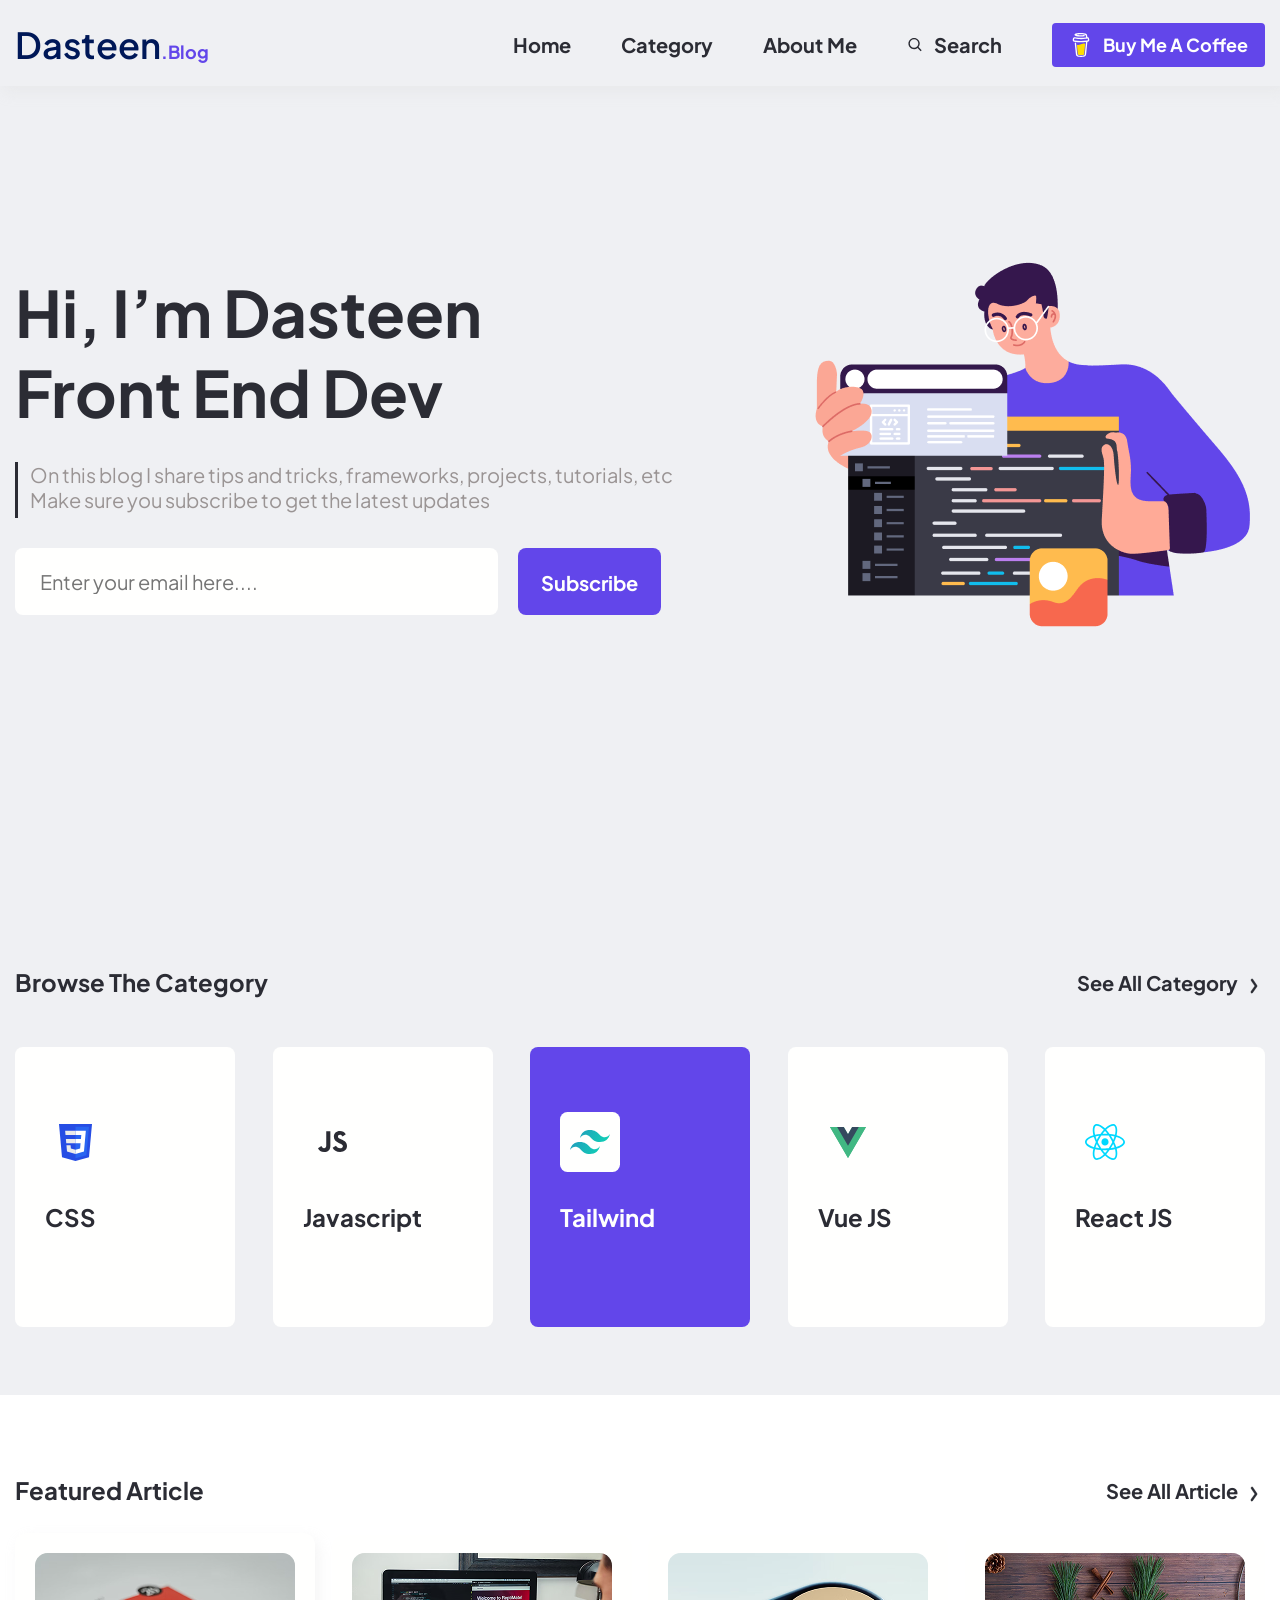
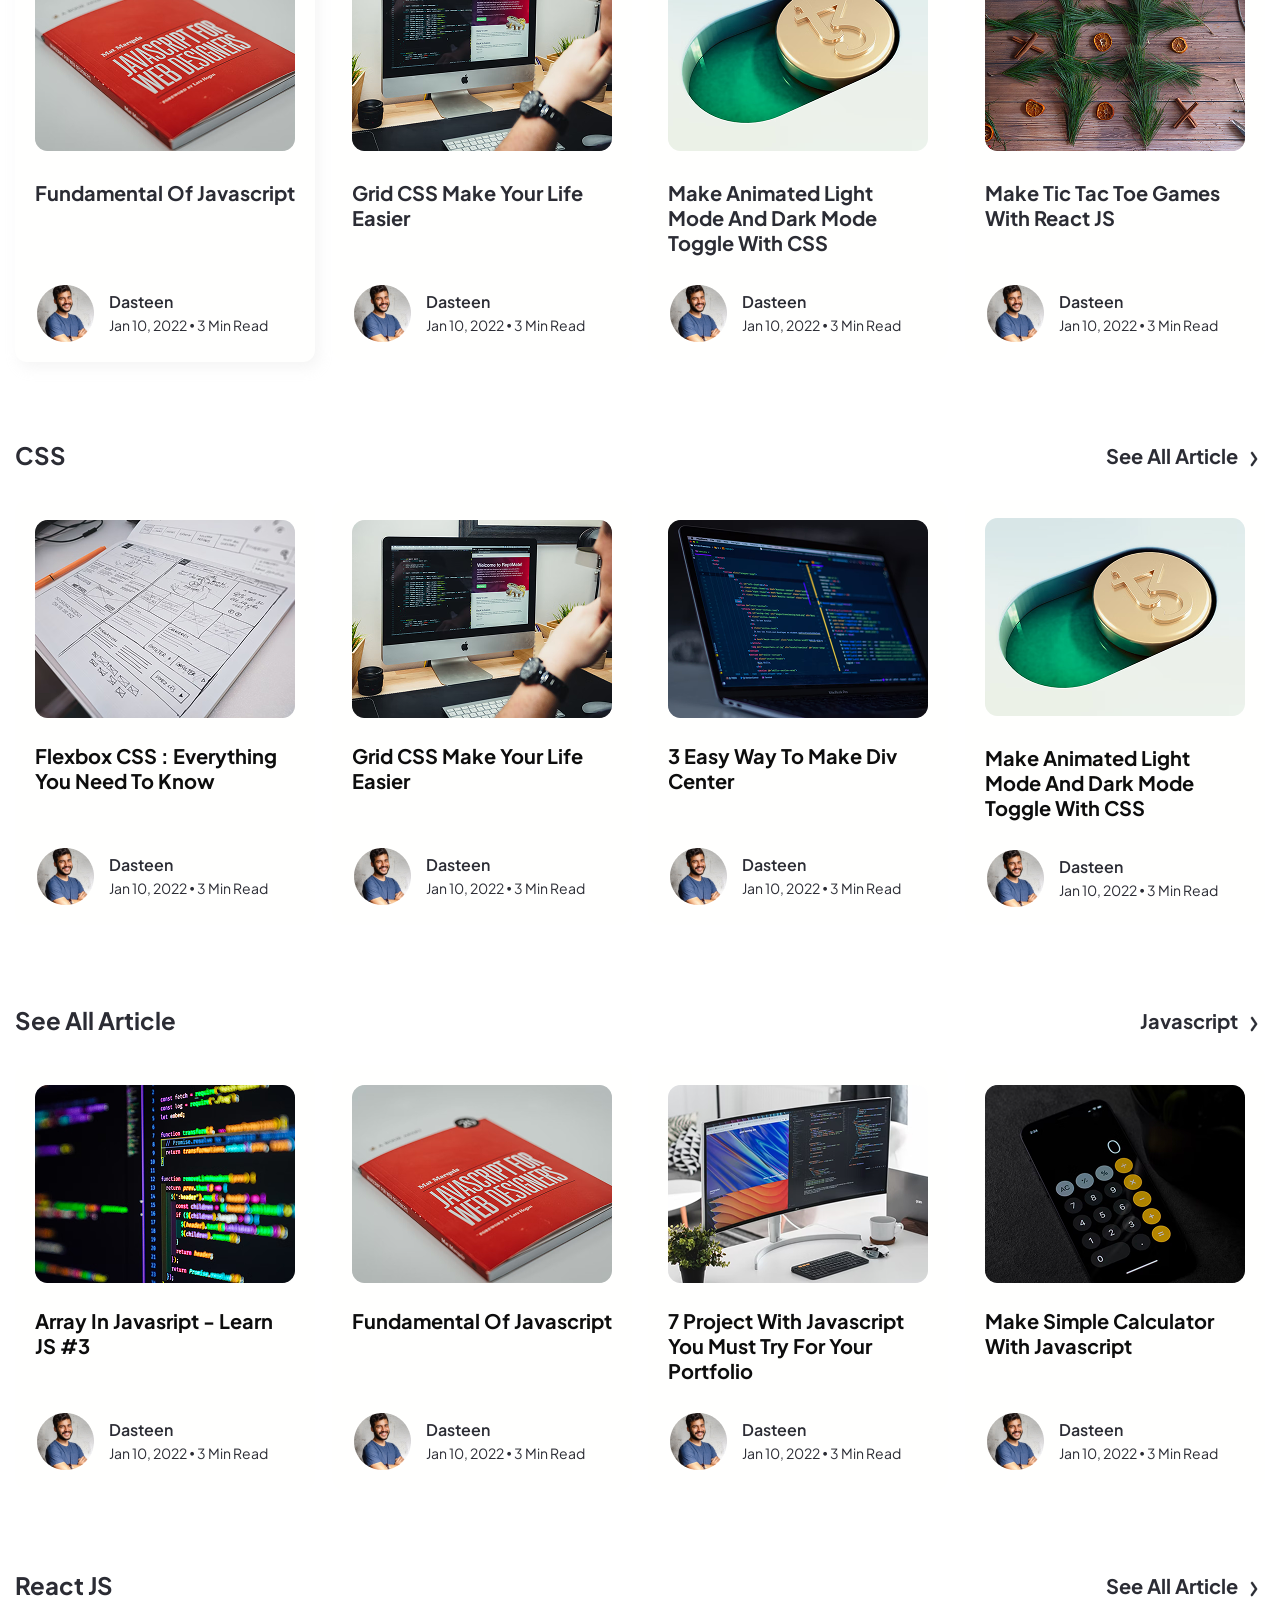
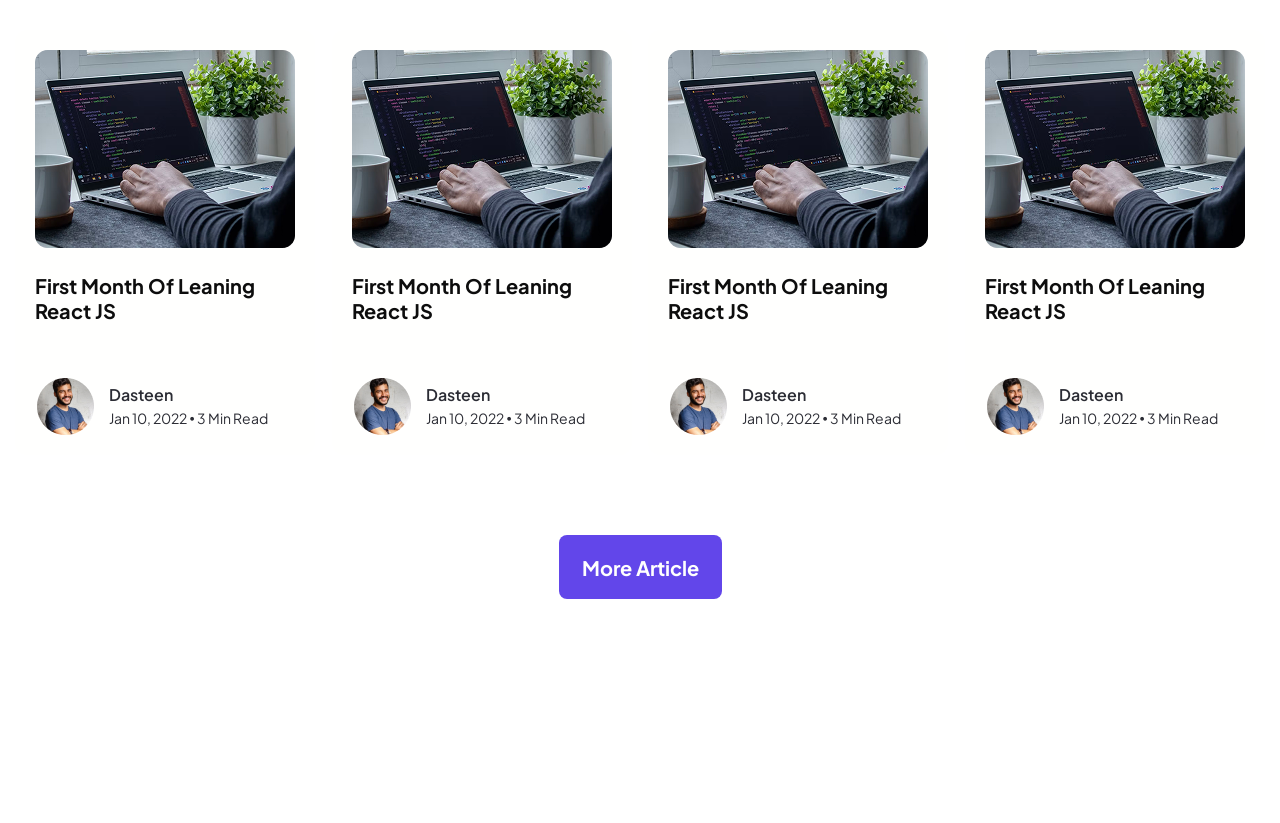
==== index.html @ 17716606 "change index.html, style.css" ====
<!doctype html>
<html lang="en">
<head>
    <meta charset="UTF-8">
    <meta name="viewport" content="width=device-width, user-scalable=no, initial-scale=1.0, maximum-scale=1.0, minimum-scale=1.0">
    <meta http-equiv="X-UA-Compatible" content="ie=edge">
    <title>Dasteen.Blog</title>
    <link rel="stylesheet" href="style.css">
</head>
<body>
<header>
    <div class="header-container">
        <div class="logo">
            <h3>Dasteen<span>.Blog</span></h3>
        </div>
        <nav>
            <ul>
                <li><a href="#">Home</a></li>
                <li><a href="#">Category</a></li>
                <li><a href="#">About Me</a></li>
                <li><a href="#">
                    <div>
                        <svg xmlns="http://www.w3.org/2000/svg" width="17" height="18" viewBox="0 0 17 18">
                            <path d="M7.08329 13.2501C8.34057 13.2498 9.56161 12.8289 10.552 12.0544L13.6658 15.1682L14.6674 14.1667L11.5536 11.0528C12.3285 10.0623 12.7497 8.84102 12.75 7.58341C12.75 4.45896 10.2077 1.91675 7.08329 1.91675C3.95883 1.91675 1.41663 4.45896 1.41663 7.58341C1.41663 10.7079 3.95883 13.2501 7.08329 13.2501ZM7.08329 3.33341C9.42717 3.33341 11.3333 5.23954 11.3333 7.58341C11.3333 9.92729 9.42717 11.8334 7.08329 11.8334C4.73942 11.8334 2.83329 9.92729 2.83329 7.58341C2.83329 5.23954 4.73942 3.33341 7.08329 3.33341Z"
                                  fill="#2B2C34"/>
                        </svg>
                        Search
                    </div>
                </a></li>
                <li><a href="#" class="header-button">
                    <svg xmlns="http://www.w3.org/2000/svg" width="24" height="24" viewBox="0 0 24 24">
                        <path d="M20.2161 6.41496L20.0841 5.74896C19.9651 5.15096 19.6961 4.58596 19.0831 4.36996C18.8861 4.30096 18.6631 4.27196 18.5131 4.12896C18.3611 3.98596 18.3171 3.76296 18.2821 3.55696C18.2171 3.17896 18.1571 2.80096 18.0901 2.42396C18.0331 2.09896 17.9881 1.73396 17.8401 1.43696C17.6451 1.03696 17.2431 0.802961 16.8441 0.648961C16.6393 0.57239 16.4303 0.507617 16.2181 0.454961C15.2181 0.191961 14.1681 0.0949609 13.1411 0.0389609C11.9078 -0.0288453 10.6713 -0.00812547 9.44105 0.100961C8.52605 0.183961 7.56105 0.284961 6.69105 0.600961C6.37305 0.716961 6.04505 0.856961 5.80305 1.10196C5.50605 1.40396 5.41005 1.87196 5.62605 2.24796C5.78005 2.51496 6.04105 2.70396 6.31805 2.82796C6.67805 2.98996 7.05505 3.11196 7.44105 3.19396C8.51605 3.43196 9.63005 3.52496 10.7281 3.56396C11.9461 3.61396 13.1651 3.57396 14.3781 3.44596C14.6771 3.41296 14.9761 3.37296 15.2741 3.32696C15.6261 3.27296 15.8521 2.81396 15.7481 2.49296C15.6241 2.10996 15.2911 1.96196 14.9141 2.01996C14.4481 2.09396 13.9541 2.12796 13.5321 2.16596C12.3551 2.24596 11.1741 2.24796 9.99605 2.17196C9.60952 2.14638 9.22372 2.1107 8.83905 2.06496C8.75305 2.05496 8.65905 2.03996 8.58105 2.02896C8.33805 1.99296 8.09705 1.94896 7.85705 1.89896C7.74605 1.87196 7.74605 1.71396 7.85705 1.68696H7.86205C8.13905 1.62696 8.41905 1.57896 8.70005 1.53996H8.70205C8.83305 1.53096 8.96505 1.50796 9.09605 1.49196C10.234 1.37386 11.3787 1.33376 12.5221 1.37196C13.1961 1.39096 13.8691 1.43896 14.5391 1.51596L14.7671 1.54696C15.0341 1.58696 15.3001 1.63496 15.5651 1.69196C15.9571 1.77696 16.4601 1.80496 16.6351 2.23396C16.6901 2.37096 16.7151 2.52196 16.7461 2.66496L17.0651 4.14896C17.0718 4.18078 17.072 4.21365 17.0655 4.24553C17.059 4.27741 17.046 4.30761 17.0273 4.33425C17.0087 4.36089 16.9847 4.3834 16.957 4.40038C16.9292 4.41737 16.8983 4.42846 16.8661 4.43296H16.8631C16.8261 4.43896 16.7881 4.44296 16.7511 4.44796C15.1781 4.64865 13.5938 4.74719 12.0081 4.74296C10.4369 4.74134 8.86736 4.6398 7.30905 4.43896C7.16905 4.42196 7.01605 4.39696 6.89205 4.37896C6.56605 4.33096 6.24305 4.27096 5.91905 4.21796C5.52605 4.15296 5.15105 4.18596 4.79605 4.37896C4.50605 4.53896 4.26905 4.78296 4.12105 5.07996C3.96705 5.39596 3.92205 5.73996 3.85405 6.07996C3.78505 6.41996 3.67805 6.78696 3.71905 7.13596C3.80605 7.88896 4.33205 8.50096 5.08905 8.63796C8.83252 9.30602 12.6526 9.43265 16.4321 9.01396C16.5039 9.00579 16.5766 9.01384 16.6449 9.03751C16.7131 9.06118 16.7752 9.09987 16.8266 9.15073C16.8779 9.20159 16.9172 9.26333 16.9415 9.33138C16.9658 9.39944 16.9745 9.47208 16.9671 9.54396L16.8961 10.241L15.8781 20.148C15.8371 20.558 15.8311 20.98 15.7531 21.385C15.6311 22.022 15.2001 22.413 14.5711 22.556C13.9941 22.687 13.4061 22.756 12.8151 22.761C12.1591 22.765 11.5051 22.736 10.8491 22.739C10.1501 22.743 9.29305 22.679 8.75405 22.159C8.27905 21.701 8.21405 20.985 8.14905 20.366L7.41805 13.353L7.09605 10.259C7.05905 9.90796 6.81005 9.56396 6.41805 9.58096C6.08205 9.59596 5.70005 9.88096 5.74005 10.26L5.96805 12.445L6.91705 21.557C7.06405 22.901 8.09105 23.625 9.36305 23.829C10.1051 23.949 10.8661 23.973 11.6201 23.985C12.5861 24.001 13.5621 24.038 14.5121 23.863C15.9201 23.605 16.9771 22.665 17.1281 21.206C17.4681 17.874 17.8111 14.543 18.1521 11.211L18.3671 9.12396C18.3776 9.02047 18.4213 8.92315 18.4915 8.84641C18.5618 8.76968 18.6549 8.71762 18.7571 8.69796C19.1591 8.61996 19.5441 8.48596 19.8311 8.17996C20.2861 7.69196 20.3771 7.05696 20.2161 6.41496ZM18.7381 7.18696C18.5931 7.32396 18.3751 7.38796 18.1601 7.41996C15.7441 7.77896 13.2941 7.95996 10.8521 7.87996C9.10405 7.81996 7.37505 7.62596 5.64505 7.38196C5.47505 7.35796 5.29205 7.32696 5.17505 7.20196C4.95505 6.96596 5.06405 6.49196 5.12105 6.20696C5.17305 5.94696 5.27305 5.59796 5.58405 5.56096C6.06805 5.50396 6.63005 5.70896 7.11005 5.78096C7.68705 5.86896 8.26605 5.93996 8.84705 5.99296C11.3271 6.21896 13.8491 6.18296 16.3191 5.85296C16.7691 5.79296 17.2181 5.72296 17.6641 5.64296C18.0631 5.57096 18.5041 5.43696 18.7441 5.84896C18.9101 6.12996 18.9321 6.50596 18.9061 6.82296C18.8982 6.9614 18.8377 7.0916 18.7371 7.18696H18.7381Z"
                              fill="#FFFFFE"/>
                        <path d="M9.47012 11.8751C10.7391 11.8751 11.7171 11.4571 12.5791 11.0871C13.3481 10.7581 14.0131 10.4741 14.8391 10.4741C15.2901 10.4783 15.737 10.5588 16.1611 10.7121L15.2211 20.6621C15.1561 21.4421 14.5051 22.0421 13.7221 22.0421C13.7221 22.0421 12.3831 22.1071 11.9361 22.1071C11.5211 22.1071 10.2781 22.0421 10.2781 22.0421C9.49512 22.0421 8.84312 21.4421 8.77812 20.6621L7.90112 11.6581C8.41195 11.8008 8.93973 11.8738 9.47012 11.8751Z"
                              fill="#FFDD00"/>
                    </svg>
                    Buy Me a Coffee
                </a></li>
            </ul>
        </nav>
    </div>
</header>
<main>
    <div class="main-container">
        <div class="main-container_content">
            <div class="main-container_content-column">
                <h1>Hi, i’m Dasteen Front end dev</h1>
                <div class="main-container_content-column__line-p">
                    <svg width="3" height="56" viewBox="0 0 3 56" xmlns="http://www.w3.org/2000/svg">
                        <line x1="1.5" y1="-3.27835e-08" x2="1.5" y2="56" stroke="#2B2C34" stroke-width="3"/>
                    </svg>
                    <p>On this blog I share tips and tricks, frameworks, projects, tutorials, etc
                        Make sure you subscribe to get the latest updates</p>
                </div>
                <form>
                    <div class="input_email-button">
                        <input type="email" placeholder="Enter your email here....">
                        <button>Subscribe</button>
                    </div>
                </form>
            </div>
            <img src="img/picture-1.png" alt="picture of Dusteen">
        </div>
    </div>
</main>
<section class="category-section">
    <div class="category-section-container">
        <div class="view-categories">
            <p>Browse the category</p>
            <div>
                <p>See all category</p>
                <svg xmlns="http://www.w3.org/2000/svg" width="8" height="16" viewBox="0 0 8 16">
                    <path d="M2.12695 0.856445C2.26762 0.873447 2.40289 0.923934 2.52344 1.00391C2.64258 1.08299 2.74477 1.18897 2.8252 1.31348L6.92969 7.29883L6.98047 7.37793C7.0915 7.56772 7.15037 7.7911 7.15039 8.01855C7.15039 8.27844 7.07341 8.53298 6.92969 8.73828L6.92871 8.73926L2.67969 14.7256C2.58144 14.8647 2.45449 14.9775 2.30859 15.0518C2.16579 15.1244 2.00919 15.1567 1.85156 15.1475C1.61078 15.148 1.38178 15.0498 1.20312 14.876C1.10273 14.7783 1.02036 14.6596 0.960938 14.5273C0.901575 14.3951 0.866058 14.2508 0.854492 14.1035C0.842971 13.9563 0.856025 13.8077 0.893555 13.666C0.931064 13.5244 0.991926 13.3915 1.07422 13.2754L1.0752 13.2744L4.82129 8.01172L1.20898 2.74023V2.73926C1.12819 2.62208 1.06808 2.48873 1.03223 2.34668C0.996245 2.20408 0.98469 2.05462 0.998047 1.90723C1.01142 1.75996 1.05019 1.61679 1.11133 1.48535C1.17253 1.35384 1.25551 1.23579 1.35742 1.13965C1.45879 1.03625 1.57848 0.956653 1.70996 0.907227C1.84371 0.857001 1.98615 0.839463 2.12695 0.856445Z"
                          fill="#2B2C34" stroke="#2B2C34" stroke-width="0.3"/>
                </svg>
            </div>
        </div>
    </div>
    <div class="category-section-container_cards">
        <div class="category-section-container_background-card">
            <div class="container-card-css__logo-p-container">
                <div class="rectangle__logo">
                    <svg xmlns="http://www.w3.org/2000/svg" width="33" height="37" viewBox="0 0 33 37">
                        <path d="M16.4798 37L3.00326 33.3013L0 0H33L29.9936 33.2962L16.4798 37Z" fill="#264DE4"/>
                        <path d="M27.4198 31.1759L29.9889 2.72278H16.5V34.1688L27.4198 31.1759Z" fill="#2965F1"/>
                        <path d="M6.88492 15.0739L7.25514 19.1581H16.5001V15.0739H6.88492ZM6.14087 6.80725L6.51639 10.8915H16.5001V6.80725H6.14087ZM16.5001 25.6812L16.482 25.6859L11.881 24.4577L11.5869 21.2003H7.43973L8.01847 27.6133L16.4811 29.9357L16.5001 29.9306V25.6812Z"
                              fill="#EBEBEB"/>
                        <path d="M26.0887 15.0739L26.8345 6.80725H16.4857V10.8915H22.307L21.9311 15.0739H16.4857V19.1581H21.5729L21.0933 24.4552L16.4856 25.6846V29.9338L24.9549 27.6133L25.017 26.9232L25.988 16.1706L26.0887 15.0739Z"
                              fill="white"/>
                    </svg>
                </div>
                <p>CSS</p>
            </div>
        </div>
        <div class="category-section-container_background-card">
            <div class="container-card-js__logo-p-container">
                <div class="rectangle__logo">
                    <svg xmlns="http://www.w3.org/2000/svg" width="60" height="60" viewBox="0 0 60 60">
                        <rect width="60" height="60" rx="7.45763" fill="#FFFFFE"/>
                        <path d="M15.0002 36.1433L18.3667 34.0646C19.0162 35.2395 19.607 36.2336 21.0243 36.2336C22.3827 36.2336 23.2394 35.6915 23.2394 33.5827V19.2413H27.3735V33.6423C27.3735 38.0109 24.8635 39.9995 21.2014 39.9995C17.8942 39.9995 15.9745 38.252 15 36.143L15.0002 36.1433ZM29.619 35.6913L32.9851 33.7029C33.8714 35.1794 35.0231 36.264 37.0605 36.264C38.7736 36.264 39.8659 35.3901 39.8659 34.1849C39.8659 32.7388 38.7437 32.2265 36.8538 31.3832L35.8204 30.9308C32.8377 29.6357 30.8592 28.0087 30.8592 24.574C30.8592 21.4104 33.2216 19 36.913 19C39.5413 19 41.4312 19.9341 42.7895 22.3745L39.5705 24.4837C38.8616 23.1882 38.0941 22.6761 36.9129 22.6761C35.702 22.6761 34.9342 23.4594 34.9342 24.4837C34.9342 25.749 35.702 26.2615 37.4738 27.0449L38.5073 27.4967C42.0215 29.0335 44 30.6 44 34.1248C44 37.9213 41.0765 40 37.149 40C33.3101 40 30.8295 38.1321 29.6188 35.6915"
                              fill="#2B2C34"/>
                    </svg>
                </div>
                <p>Javascript</p>
            </div>
        </div>
        <div class="category-section-container_background-card_blue">
            <div class="container-card-tailwind__logo-p-container">
                <div class="rectangle__logo">
                    <svg xmlns="http://www.w3.org/2000/svg" width="40" height="24" viewBox="0 0 40 24">
                        <g clip-path="url(#clip0_12539_245)">
                            <path d="M20 0C14.6667 0 11.3333 2.65979 10 7.97922C12 5.31943 14.3333 4.32203 17 4.98701C18.5214 5.36634 19.6089 6.46738 20.8127 7.68592C22.7736 9.67122 25.043 11.9688 30 11.9688C35.3333 11.9688 38.6667 9.30904 40 3.98961C38 6.6494 35.6667 7.6468 33 6.98182C31.4786 6.60249 30.3911 5.50145 29.1873 4.28291C27.2264 2.29761 24.957 0 20 0ZM10 11.9688C4.66672 11.9688 1.33328 14.6286 0 19.9481C2 17.2883 4.33328 16.2909 7 16.9558C8.52141 17.3352 9.60891 18.4362 10.8127 19.6548C12.7736 21.6401 15.043 23.9377 20 23.9377C25.3333 23.9377 28.6667 21.2779 30 15.9584C28 18.6182 25.6667 19.6156 23 18.9506C21.4786 18.5713 20.3911 17.4703 19.1873 16.2517C17.2264 14.2664 14.957 11.9688 10 11.9688Z"
                                  fill="url(#paint0_linear_12539_245)"/>
                        </g>
                        <defs>
                            <linearGradient id="paint0_linear_12539_245" x1="-1.1112" y1="7.66005" x2="33.3904" y2="27.6049" gradientUnits="userSpaceOnUse">
                                <stop stop-color="#2298BD"/>
                                <stop offset="1" stop-color="#0ED7B5"/>
                            </linearGradient>
                            <clipPath id="clip0_12539_245">
                                <rect width="40" height="24" fill="white"/>
                            </clipPath>
                        </defs>
                    </svg>
                </div>
                <p>Tailwind</p>
            </div>
        </div>
        <div class="category-section-container_background-card">
            <div class="container-card-vue-js__logo-p-container">
                <div class="rectangle__logo">
                    <svg xmlns="http://www.w3.org/2000/svg" width="36" height="31" viewBox="0 0 36 31">
                        <path d="M28.8 0H36L18 30.9719L0 0H13.77L18 7.1819L22.14 0H28.8Z" fill="#41B883"/>
                        <path d="M0 0L18 30.9719L36 0H28.8L18 18.5832L7.11 0H0Z" fill="#41B883"/>
                        <path d="M7.11011 0L18.0001 18.6729L28.8001 0H22.1401L18.0001 7.1819L13.7701 0H7.11011Z" fill="#35495E"/>
                    </svg>
                </div>
                <p>Vue JS</p>
            </div>
        </div>
        <div class="category-section-container_background-card">
            <div class="container-card-react-js__logo-p-container">
                <div class="rectangle__logo">
                    <svg xmlns="http://www.w3.org/2000/svg" width="40" height="36" viewBox="0 0 40 36">
                        <g clip-path="url(#clip0_12539_364)">
                            <path d="M32.888 11.6565C32.4623 11.5089 32.033 11.3722 31.6005 11.2465C31.6731 10.9465 31.74 10.6501 31.7994 10.3589C32.7741 5.57773 32.1369 1.72588 29.9605 0.457674C27.8737 -0.758116 24.4611 0.509621 21.0145 3.54073C20.6749 3.83999 20.3427 4.14788 20.0184 4.4641C19.8013 4.25382 19.5804 4.04763 19.3558 3.84562C15.7436 0.604674 12.123 -0.761274 9.94891 0.510568C7.86406 1.73015 7.24672 5.35115 8.12422 9.88241C8.21152 10.3312 8.31009 10.7776 8.41984 11.2214C7.90734 11.3685 7.41281 11.5251 6.93953 11.6919C2.70453 13.184 0 15.5223 0 17.9477C0 20.4527 2.90344 22.9653 7.31437 24.4888C7.67198 24.6118 8.03256 24.7258 8.39578 24.8306C8.27782 25.3085 8.17309 25.7897 8.08172 26.2735C7.24516 30.7261 7.89844 34.2615 9.97766 35.4734C12.1252 36.7248 15.7295 35.4386 19.2391 32.3384C19.5236 32.0863 19.802 31.8271 20.0737 31.561C20.4249 31.9035 20.7855 32.2359 21.155 32.558C24.5547 35.5141 27.9122 36.7078 29.9894 35.4926C32.1348 34.2375 32.8322 30.4395 31.9269 25.8187C31.8556 25.4567 31.7756 25.0965 31.687 24.7384C31.9402 24.6626 32.1886 24.5846 32.4308 24.5035C37.0164 22.9683 40 20.4862 40 17.9477C40 15.5134 37.2081 13.1594 32.888 11.6565ZM31.8934 22.8645C31.6747 22.9376 31.4503 23.0082 31.2216 23.0769C30.7153 21.4574 30.0322 19.7354 29.1961 17.956C29.9939 16.2192 30.6508 14.5191 31.1428 12.9102C31.552 13.0299 31.9491 13.156 32.3319 13.2891C36.0334 14.5769 38.2912 16.4807 38.2912 17.9477C38.2912 19.5102 35.8528 21.5387 31.8934 22.8645ZM30.2506 26.1541C30.6509 28.1973 30.708 30.0446 30.4428 31.4889C30.2047 32.7866 29.7256 33.6517 29.1331 33.9983C27.8727 34.7357 25.1769 33.7773 22.2695 31.249C21.9258 30.9496 21.5904 30.6405 21.2638 30.3222C22.3909 29.0766 23.5173 27.6285 24.6167 26.0202C26.5505 25.8468 28.3773 25.5633 30.0341 25.1763C30.1139 25.5004 30.1861 25.8265 30.2506 26.1541ZM13.6369 33.8709C12.4053 34.3103 11.4244 34.3229 10.8314 33.9775C9.56969 33.2422 9.04516 30.4034 9.76062 26.5956C9.84567 26.1456 9.94306 25.6981 10.0527 25.2536C11.6911 25.6199 13.5047 25.8833 15.443 26.0422C16.5498 27.6159 17.7087 29.0624 18.8767 30.329C18.6285 30.5717 18.3744 30.8082 18.1147 31.0383C16.5627 32.4091 15.0075 33.3817 13.6369 33.8709ZM7.86719 22.8549C5.91672 22.1812 4.30594 21.3056 3.20188 20.3502C2.20969 19.4917 1.70891 18.6393 1.70891 17.9477C1.70891 16.4758 3.88031 14.5984 7.50203 13.3225C7.94156 13.1677 8.40156 13.0217 8.87891 12.8846C9.37953 14.5299 10.0361 16.2501 10.8284 17.9897C10.0258 19.7549 9.35984 21.5027 8.85437 23.1674C8.52283 23.0714 8.19367 22.9672 7.86719 22.8549ZM9.80125 9.55067C9.04953 5.66852 9.54875 2.74004 10.8052 2.00504C12.1433 1.2222 15.1023 2.33836 18.2212 5.13688C18.4246 5.31979 18.6247 5.5064 18.8214 5.69662C17.6592 6.95773 16.5109 8.39346 15.4139 9.95789C13.5327 10.1341 11.7319 10.417 10.0763 10.7961C9.97425 10.3834 9.88255 9.96821 9.80125 9.55083V9.55067ZM27.0555 13.8561C26.6644 13.1736 26.2589 12.4996 25.8391 11.8346C27.1153 11.9977 28.3381 12.2142 29.4864 12.4788C29.1417 13.5955 28.712 14.7628 28.2063 15.9596C27.8366 15.2508 27.4529 14.5495 27.0555 13.8561ZM20.0192 6.93073C20.8073 7.79362 21.5967 8.75694 22.3731 9.8022C20.7981 9.72703 19.2205 9.72672 17.6455 9.80125C18.4227 8.76562 19.2188 7.80357 20.0192 6.93073ZM12.9378 13.868C12.5454 14.5558 12.1689 15.2527 11.8086 15.9582C11.3111 14.7656 10.8853 13.5929 10.5377 12.4605C11.6789 12.2025 12.8959 11.9916 14.1641 11.8315C13.7396 12.5005 13.3307 13.1794 12.9378 13.8678V13.868ZM14.2005 24.1867C12.8903 24.0389 11.655 23.8389 10.5141 23.5878C10.8672 22.4352 11.3023 21.2376 11.8106 20.0194C12.1723 20.7255 12.5504 21.4228 12.9445 22.1109C13.3498 22.8183 13.7695 23.5111 14.2005 24.1867ZM20.0664 29.0862C19.2564 28.2033 18.4486 27.2264 17.6597 26.1757C18.4256 26.206 19.2064 26.2215 20 26.2215C20.8153 26.2215 21.6213 26.203 22.4145 26.1674C21.6356 27.2369 20.8492 28.2153 20.0664 29.0862ZM28.2223 19.9572C28.757 21.1888 29.2077 22.3801 29.5655 23.513C28.4058 23.7805 27.1536 23.9958 25.8342 24.1558C26.257 23.4785 26.6664 22.7928 27.0622 22.099C27.4646 21.3939 27.8514 20.6798 28.2223 19.9572ZM25.582 21.2363C24.9761 22.2999 24.3361 23.3434 23.6631 24.365C22.444 24.4522 21.2222 24.4956 20 24.4949C18.7552 24.4949 17.5444 24.4558 16.3784 24.3794C15.6878 23.3601 15.0357 22.3148 14.4233 21.2458H14.4234C13.8139 20.1824 13.2446 19.096 12.7167 17.9889C13.2433 16.8816 13.8109 15.7946 14.4183 14.7304L14.4181 14.7306C15.0253 13.6661 15.6723 12.6253 16.3577 11.6104C17.5472 11.5195 18.767 11.4721 19.9998 11.4721H20C21.2384 11.4721 22.4598 11.5199 23.6491 11.6115C24.3275 12.6249 24.9704 13.6621 25.5764 14.7213C26.1858 15.7831 26.7609 16.8648 27.3008 17.9644C26.7665 19.0753 26.1932 20.1666 25.582 21.2363ZM29.107 1.95357C30.4464 2.7342 30.9673 5.88215 30.1258 10.0103C30.072 10.2737 30.0117 10.5419 29.9461 10.814C28.2864 10.4268 26.4844 10.139 24.5977 9.9601C23.4986 8.37846 22.3597 6.94052 21.2164 5.69567C21.516 5.40381 21.8228 5.11951 22.1364 4.84304C25.0895 2.24615 27.8495 1.22078 29.107 1.95357ZM20 14.3382C21.9727 14.3382 23.5719 15.9543 23.5719 17.9477C23.5719 19.9411 21.9727 21.5572 20 21.5572C18.0273 21.5572 16.4281 19.9411 16.4281 17.9477C16.4281 15.9543 18.0273 14.3382 20 14.3382Z"
                                  fill="#00D8FF"/>
                        </g>
                        <defs>
                            <clipPath id="clip0_12539_364">
                                <rect width="40" height="36" fill="white"/>
                            </clipPath>
                        </defs>
                    </svg>
                </div>
                <p>React JS</p>
            </div>
        </div>
    </div>
</section>
<section class="article-section">
    <div class="article-section-container">
        <div class="view-articles_featured-article">
            <p>Featured Article</p>
            <div>
                <p>See All Article</p>
                <svg xmlns="http://www.w3.org/2000/svg" width="8" height="16" viewBox="0 0 8 16">
                    <path d="M2.12695 0.856445C2.26762 0.873447 2.40289 0.923934 2.52344 1.00391C2.64258 1.08299 2.74477 1.18897 2.8252 1.31348L6.92969 7.29883L6.98047 7.37793C7.0915 7.56772 7.15037 7.7911 7.15039 8.01855C7.15039 8.27844 7.07341 8.53298 6.92969 8.73828L6.92871 8.73926L2.67969 14.7256C2.58144 14.8647 2.45449 14.9775 2.30859 15.0518C2.16579 15.1244 2.00919 15.1567 1.85156 15.1475C1.61078 15.148 1.38178 15.0498 1.20312 14.876C1.10273 14.7783 1.02036 14.6596 0.960938 14.5273C0.901575 14.3951 0.866058 14.2508 0.854492 14.1035C0.842971 13.9563 0.856025 13.8077 0.893555 13.666C0.931064 13.5244 0.991926 13.3915 1.07422 13.2754L1.0752 13.2744L4.82129 8.01172L1.20898 2.74023V2.73926C1.12819 2.62208 1.06808 2.48873 1.03223 2.34668C0.996245 2.20408 0.98469 2.05462 0.998047 1.90723C1.01142 1.75996 1.05019 1.61679 1.11133 1.48535C1.17253 1.35384 1.25551 1.23579 1.35742 1.13965C1.45879 1.03625 1.57848 0.956653 1.70996 0.907227C1.84371 0.857001 1.98615 0.839463 2.12695 0.856445Z"
                          fill="#2B2C34" stroke="#2B2C34" stroke-width="0.3"/>
                </svg>
            </div>
        </div>
    </div>


    <div class="article-section-container_cards">
        <div class="article-section-container_background-card">
            <div class="article-section-container_card-content-1">
                <img src="img/article_image-1.png" alt="picture">
                <h3>Fundamental Of Javascript</h3>
                <div class="article-section-container_card-bottom_content">
                    <img src="img/ellipse-80.png" alt="picture">
                    <div class="article-section-container_card-bottom_content-column">
                        <h4>Dasteen</h4>
                        <p>Jan 10, 2022 ∙ 3 min read</p>
                    </div>
                </div>
            </div>
        </div>
        <div class="article-section-container_background-card">
            <div class="article-section-container_card-content-2">
                <img src="img/article_image-2.png" alt="picture">
                <h3>Grid CSS make your life easier</h3>
                <div class="article-section-container_card-bottom_content">
                    <img src="img/ellipse-80.png" alt="picture">
                    <div class="article-section-container_card-bottom_content-column">
                        <h4>Dasteen</h4>
                        <p>Jan 10, 2022 ∙ 3 min read</p>
                    </div>
                </div>
            </div>
        </div>
        <div class="article-section-container_background-card">
            <div class="article-section-container_card-content-3">
                <img src="img/article_image-3.png" alt="picture">
                <h3>Make animated light mode and dark mode toggle with CSS</h3>
                <div class="article-section-container_card-bottom_content">
                    <img src="img/ellipse-80.png" alt="picture">
                    <div class="article-section-container_card-bottom_content-column">
                        <h4>Dasteen</h4>
                        <p>Jan 10, 2022 ∙ 3 min read</p>
                    </div>
                </div>
            </div>
        </div>
        <div class="article-section-container_background-card">
            <div class="article-section-container_card-content-4">
                <img src="img/article_image-4.png" alt="picture">
                <h3>Make tic tac toe games with react JS</h3>
                <div class="article-section-container_card-bottom_content">
                    <img src="img/ellipse-80.png" alt="picture">
                    <div class="article-section-container_card-bottom_content-column">
                        <h4>Dasteen</h4>
                        <p>Jan 10, 2022 ∙ 3 min read</p>
                    </div>
                </div>
            </div>
        </div>
    </div>
</section>

<section class="css-section">
    <div class="css-section-container">
        <div class="view-articles_css">
            <p>CSS</p>
            <div>
                <p>See All Article</p>
                <svg xmlns="http://www.w3.org/2000/svg" width="8" height="16" viewBox="0 0 8 16" fill="none">
                    <path d="M2.12695 0.856445C2.26762 0.873447 2.40289 0.923934 2.52344 1.00391C2.64258 1.08299 2.74477 1.18897 2.8252 1.31348L6.92969 7.29883L6.98047 7.37793C7.0915 7.56772 7.15037 7.7911 7.15039 8.01855C7.15039 8.27844 7.07341 8.53298 6.92969 8.73828L6.92871 8.73926L2.67969 14.7256C2.58144 14.8647 2.45449 14.9775 2.30859 15.0518C2.16579 15.1244 2.00919 15.1567 1.85156 15.1475C1.61078 15.148 1.38178 15.0498 1.20312 14.876C1.10273 14.7783 1.02036 14.6596 0.960938 14.5273C0.901575 14.3951 0.866058 14.2508 0.854492 14.1035C0.842971 13.9563 0.856025 13.8077 0.893555 13.666C0.931064 13.5244 0.991926 13.3915 1.07422 13.2754L1.0752 13.2744L4.82129 8.01172L1.20898 2.74023V2.73926C1.12819 2.62208 1.06808 2.48873 1.03223 2.34668C0.996245 2.20408 0.98469 2.05462 0.998047 1.90723C1.01142 1.75996 1.05019 1.61679 1.11133 1.48535C1.17253 1.35384 1.25551 1.23579 1.35742 1.13965C1.45879 1.03625 1.57848 0.956653 1.70996 0.907227C1.84371 0.857001 1.98615 0.839463 2.12695 0.856445Z"
                          fill="#2B2C34" stroke="#2B2C34" stroke-width="0.3"/>
                </svg>
            </div>
        </div>
    </div>

    <div class="css-section-container_cards">
        <div class="css-section-container_background-card">
            <div class="css-section-container_card-content">
                <img src="img/article_image-2_1.png" alt="picture">
                <h3>Flexbox CSS : Everything you need to know</h3>
                <div class="css-section-container_card-bottom_content">
                    <img src="img/ellipse-80.png" alt="picture">
                    <div class="css-section-container_card-bottom_content-column">
                        <h4>Dasteen</h4>
                        <p>Jan 10, 2022 ∙ 3 min read</p>
                    </div>
                </div>
            </div>
        </div>
        <div class="css-section-container_background-card">
            <div class="css-section-container_card-content">
                <img src="img/article_image-2_2.png" alt="picture">
                <h3>Grid CSS make your life easier</h3>
                <div class="css-section-container_card-bottom_content">
                    <img src="img/ellipse-80.png" alt="picture">
                    <div class="css-section-container_card-bottom_content-column">
                        <h4>Dasteen</h4>
                        <p>Jan 10, 2022 ∙ 3 min read</p>
                    </div>
                </div>
            </div>
        </div>
        <div class="css-section-container_background-card">
            <div class="css-section-container_card-content">
                <img src="img/article_image-2_3.png" alt="picture">
                <h3>3 easy way to make div center</h3>
                <div class="css-section-container_card-bottom_content">
                    <img src="img/ellipse-80.png" alt="picture">
                    <div class="css-section-container_card-bottom_content-column">
                        <h4>Dasteen</h4>
                        <p>Jan 10, 2022 ∙ 3 min read</p>
                    </div>
                </div>
            </div>
        </div>
        <div class="css-section-container_background-card">
            <div class="css-section-container_card-content-_other-margin">
                <img src="img/article_image-3.png" alt="picture">
                <h3>Make animated light mode and dark mode toggle with CSS</h3>
                <div class="css-section-container_card-bottom_content">
                    <img src="img/ellipse-80.png" alt="picture">
                    <div class="css-section-container_card-bottom_content-column">
                        <h4>Dasteen</h4>
                        <p>Jan 10, 2022 ∙ 3 min read</p>
                    </div>
                </div>
            </div>
        </div>
    </div>
</section>


<section class="js-section">
    <div class="js-section-container">
        <div class="view-articles_js">
            <p>See All Article</p>
            <div>
                <p>Javascript</p>
                <svg xmlns="http://www.w3.org/2000/svg" width="8" height="16" viewBox="0 0 8 16" fill="none">
                    <path d="M2.12695 0.856445C2.26762 0.873447 2.40289 0.923934 2.52344 1.00391C2.64258 1.08299 2.74477 1.18897 2.8252 1.31348L6.92969 7.29883L6.98047 7.37793C7.0915 7.56772 7.15037 7.7911 7.15039 8.01855C7.15039 8.27844 7.07341 8.53298 6.92969 8.73828L6.92871 8.73926L2.67969 14.7256C2.58144 14.8647 2.45449 14.9775 2.30859 15.0518C2.16579 15.1244 2.00919 15.1567 1.85156 15.1475C1.61078 15.148 1.38178 15.0498 1.20312 14.876C1.10273 14.7783 1.02036 14.6596 0.960938 14.5273C0.901575 14.3951 0.866058 14.2508 0.854492 14.1035C0.842971 13.9563 0.856025 13.8077 0.893555 13.666C0.931064 13.5244 0.991926 13.3915 1.07422 13.2754L1.0752 13.2744L4.82129 8.01172L1.20898 2.74023V2.73926C1.12819 2.62208 1.06808 2.48873 1.03223 2.34668C0.996245 2.20408 0.98469 2.05462 0.998047 1.90723C1.01142 1.75996 1.05019 1.61679 1.11133 1.48535C1.17253 1.35384 1.25551 1.23579 1.35742 1.13965C1.45879 1.03625 1.57848 0.956653 1.70996 0.907227C1.84371 0.857001 1.98615 0.839463 2.12695 0.856445Z"
                          fill="#2B2C34" stroke="#2B2C34" stroke-width="0.3"/>
                </svg>
            </div>
        </div>
    </div>
    <div class="js-section-container_cards">
        <div class="js-section-container_background-card">
            <div class="js-section-container_card-content">
                <img src="img/article_image-3_1.png" alt="picture">
                <h3>Array in Javasript - Learn JS #3</h3>
                <div class="js-section-container_card-bottom_content">
                    <img src="img/ellipse-80.png" alt="picture">
                    <div class="js-section-container_card-bottom_content-column">
                        <h4>Dasteen</h4>
                        <p>Jan 10, 2022     ∙     3 min read</p>
                    </div>
                </div>
            </div>
        </div>
        <div class="js-section-container_background-card">
            <div class="js-section-container_card-content">
                <img src="img/article_image-1.png" alt="picture">
                <h3>Fundamental of Javascript</h3>
                <div class="js-section-container_card-bottom_content">
                    <img src="img/ellipse-80.png" alt="picture">
                    <div class="js-section-container_card-bottom_content-column">
                        <h4>Dasteen</h4>
                        <p>Jan 10, 2022     ∙     3 min read</p>
                    </div>
                </div>
            </div>
        </div>
        <div class="js-section-container_background-card">
            <div class="js-section-container_card-content">
                <img src="img/article_image-3_3.png" alt="picture">
                <h3>7 project with Javascript you must try for your portfolio</h3>
                <div class="js-section-container_card-bottom_content">
                    <img src="img/ellipse-80.png" alt="picture">
                    <div class="js-section-container_card-bottom_content-column">
                        <h4>Dasteen</h4>
                        <p>Jan 10, 2022     ∙     3 min read</p>
                    </div>
                </div>
            </div>
        </div>
        <div class="js-section-container_background-card">
            <div class="js-section-container_card-content">
                <img src="img/article_image-3_4.png" alt="picture">
                <h3>Make simple calculator with Javascript</h3>
                <div class="js-section-container_card-bottom_content">
                    <img src="img/ellipse-80.png" alt="picture">
                    <div class="js-section-container_card-bottom_content-column">
                        <h4>Dasteen</h4>
                        <p>Jan 10, 2022     ∙     3 min read</p>
                    </div>
                </div>
            </div>
        </div>
    </div>
</section>


<section class="react-js_section">
    <div class="react-js_section-container">
        <div class="view-articles_react-js">
            <p>React JS</p>
            <div>
                <p>See All Article</p>
                <svg xmlns="http://www.w3.org/2000/svg" width="8" height="16" viewBox="0 0 8 16" fill="none">
                    <path d="M2.12695 0.856445C2.26762 0.873447 2.40289 0.923934 2.52344 1.00391C2.64258 1.08299 2.74477 1.18897 2.8252 1.31348L6.92969 7.29883L6.98047 7.37793C7.0915 7.56772 7.15037 7.7911 7.15039 8.01855C7.15039 8.27844 7.07341 8.53298 6.92969 8.73828L6.92871 8.73926L2.67969 14.7256C2.58144 14.8647 2.45449 14.9775 2.30859 15.0518C2.16579 15.1244 2.00919 15.1567 1.85156 15.1475C1.61078 15.148 1.38178 15.0498 1.20312 14.876C1.10273 14.7783 1.02036 14.6596 0.960938 14.5273C0.901575 14.3951 0.866058 14.2508 0.854492 14.1035C0.842971 13.9563 0.856025 13.8077 0.893555 13.666C0.931064 13.5244 0.991926 13.3915 1.07422 13.2754L1.0752 13.2744L4.82129 8.01172L1.20898 2.74023V2.73926C1.12819 2.62208 1.06808 2.48873 1.03223 2.34668C0.996245 2.20408 0.98469 2.05462 0.998047 1.90723C1.01142 1.75996 1.05019 1.61679 1.11133 1.48535C1.17253 1.35384 1.25551 1.23579 1.35742 1.13965C1.45879 1.03625 1.57848 0.956653 1.70996 0.907227C1.84371 0.857001 1.98615 0.839463 2.12695 0.856445Z" fill="#2B2C34" stroke="#2B2C34" stroke-width="0.3"/>
                </svg>
            </div>
        </div>
    </div>
    <div class="react-js_section-container_cards">
        <div class="react-js_section-container_background-card">
            <div class="react-js_section-container_card-content">
                <img src="img/article_image-4_1.png" alt="picture">
                <h3>First month of leaning React JS</h3>
                <div class="react-js_section-container_card-bottom_content">
                    <img src="img/ellipse-80.png" alt="picture">
                    <div class="react-js_section-container_card-bottom_content-column">
                        <h4>Dasteen</h4>
                        <p>Jan 10, 2022     ∙     3 min read</p>
                    </div>
                </div>
            </div>
        </div>
        <div class="react-js_section-container_background-card">
            <div class="react-js_section-container_card-content">
                <img src="img/article_image-4_1.png" alt="picture">
                <h3>First month of leaning React JS</h3>
                <div class="react-js_section-container_card-bottom_content">
                    <img src="img/ellipse-80.png" alt="picture">
                    <div class="react-js_section-container_card-bottom_content-column">
                        <h4>Dasteen</h4>
                        <p>Jan 10, 2022     ∙     3 min read</p>
                    </div>
                </div>
            </div>
        </div>
        <div class="react-js_section-container_background-card">
            <div class="react-js_section-container_card-content">
                <img src="img/article_image-4_1.png" alt="picture">
                <h3>First month of leaning React JS</h3>
                <div class="react-js_section-container_card-bottom_content">
                    <img src="img/ellipse-80.png" alt="picture">
                    <div class="react-js_section-container_card-bottom_content-column">
                        <h4>Dasteen</h4>
                        <p>Jan 10, 2022     ∙     3 min read</p>
                    </div>
                </div>
            </div>
        </div>
        <div class="react-js_section-container_background-card">
            <div class="react-js_section-container_card-content">
                <img src="img/article_image-4_1.png" alt="picture">
                <h3>First month of leaning React JS</h3>
                <div class="react-js_section-container_card-bottom_content">
                    <img src="img/ellipse-80.png" alt="picture">
                    <div class="react-js_section-container_card-bottom_content-column">
                        <h4>Dasteen</h4>
                        <p>Jan 10, 2022     ∙     3 min read</p>
                    </div>
                </div>
            </div>
        </div>
    </div>
    <div class="react-js_section-container_button">
        <a href="#" class="more-article-button">More Article</a>
    </div>
</section>

</body>
</html>
---- style.css ----
@import url('https://fonts.googleapis.com/css2?family=Plus+Jakarta+Sans:ital,wght@0,200..800;1,200..800&display=swap');

* {
    margin: 0;
    padding: 0;
    box-sizing: border-box;
    text-decoration: none;
    list-style-type: none;
    font-family: "Plus Jakarta Sans", sans-serif;
}


/*-----------------header-----------------*/
header {
    position: fixed;
    top: 0;
    left: 0;
    width: 100%;
    height: 86px;
    background: #EFF0F3;
    box-shadow: 4px 6px 13px 0 rgba(215, 215, 215, 0.25);
}
.header-container {
    width: 1250px;
    margin: 0 auto;
    padding: 22px 0 20px 0;
    display: flex;
    justify-content: space-between;
    align-items: center;
}
.logo h3{
    color: #001858;
    font-size: 36px;
    font-weight: 600;
}
.logo h3 span {
    width: 48px;
    height: 27px;
    color: #6246EA;
    font-size: 18px;
    font-weight: 700;
}
header nav {
    display: flex;
    justify-content: center;
    align-items: center;
}
header nav ul {
    display: flex;
    justify-content: center;
    align-items: center;
    gap: 50px
}
header nav ul li div {
    display: flex;
    justify-content: center;
    align-items: center;
    gap: 10px;
}
header nav ul li a{
    color: #2B2C34;
    font-size: 20px;
    font-weight: 700;
    text-transform: capitalize;
}
.header-button {
    display: inline-flex;
    justify-content: center;
    align-items: center;
    gap: 10px;
    padding: 10px 17px;
    border-radius: 4px;
    background: #6246EA;
    border: none;
    color: #FFFFFE;
    font-size: 18px;
    font-weight: 700;
    text-transform: capitalize;
}

/*------------------------------------main-----------------------------------*/
main{
    background: #EFF0F3;
    margin-top: 86px;
    padding-top: 164px;
    padding-bottom: 263px;
}
.main-container{
    width: 1250px;
    margin: 0 auto;
    display: flex;
    justify-content: space-between;
    align-items: center;
}
.main-container_content{
    display: flex;
    justify-content: space-between;
    align-items: center;
    gap: 116px;
}
.main-container_content-column{
    display: flex;
    justify-content: center;
    align-items: flex-start;
    flex-direction: column;
    gap: 30px;
}
.main-container_content h1{
    width: 617px;
    color: #2B2C34;
    font-size: 64px;
    font-weight: 700;
    text-transform: capitalize;
}
.main-container_content p{
    width: 652px;
    color: #9A9494;
    font-size: 20px;
    font-weight: 400;
}
.main-container_content-column__line-p{
    display: inline-flex;
    gap: 12px;
}

/*-----------------------------------form-----------------------------*/
.input_email-button{
    display: flex;
    justify-content: center;
    align-items: flex-start;
    gap: 20px;
}
.input_email-button input{
    display: flex;
    padding: 21px 200px 21px 25px;
    align-items: center;
    gap: 10px;
    border-radius: 8px;
    background: #FFFFFE;
    border: none;
    color: #C0C0C0;
    font-size: 20px;
    font-weight: 400;
}
.input_email-button button{
    display: flex;
    height: 67px;
    padding: 20px 23px 19px 23px;
    justify-content: center;
    align-items: center;
    gap: 10px;
    border-radius: 8px;
    background: #6246EA;
    color: #FFFFFE;
    font-size: 20px;
    font-weight: 700;
    text-transform: capitalize;
    border: none;
}

/*----------------------------------section-category------------------------------*/
.category-section{
    background: #EFF0F3;
    padding-top: 67px;
    padding-bottom: 68px;
}
.category-section-container{
    width: 1250px;
    margin: 0 auto;
    display: flex;
    justify-content: space-between;
    align-items: center;

}
.view-categories{
    width: 100%;
    display: flex;
    justify-content: space-between;
    align-items: center;
    margin-bottom: 50px;
}
.view-categories div{
    display: inline-flex;
    justify-content: center;
    align-items: center;
}
.view-categories p{
    color: #2B2C34;
    font-size: 24px;
    font-weight: 700;
    text-transform: capitalize;
}
.view-categories div p{
    color: #2B2C34;
    text-align: right;
    font-size: 20px;
    font-weight: 700;
    text-transform: capitalize;
}
.view-categories div svg{
    margin: 9px 7px 2px 12px;
}

/*--------------------------------section-category-cards--------------------------*/
.category-section-container_cards{
    width: 1250px;
    margin: 0 auto;
    display: flex;
    justify-content: space-between;
    align-items: center;
    gap: 37px;
}
.category-section-container_background-card, .category-section-container_background-card_blue{
    width: 220px;
    height: 280px;
    border-radius: 8px;
    background: #FFFFFE;
    display: flex;
    justify-content: center;
    align-items: center;
    flex-direction: column;
}
.category-section-container_background-card p{
    color: #2B2C34;
    font-size: 24px;
    font-weight: 700;
    text-transform: capitalize;
}
.category-section-container_background-card_blue{
    color: #FFFFFE;
    font-size: 24px;
    font-weight: 700;
    text-transform: capitalize;
    border-radius: 8px;
    background: #6246EA;
}

/*-----------container-card/rectangle-logo-p-container-----------*/
.rectangle__logo{
    width: 60px;
    height: 60px;
    border-radius: 7.458px;
    background: #FFFFFE;
    display: flex;
    justify-content: center;
    align-items: center;
}

/*-------------------------css---------------------*/
.container-card-css__logo-p-container{
    width: 60px;
    height: 120px;
    display: flex;
    justify-content: center;
    align-items: flex-start;
    flex-direction: column;
    gap: 30px;
    margin: 65px 130px 95px 30px;
}

/*---------------------js----------------------------*/
.container-card-js__logo-p-container{
    width: 118px;
    height: 120px;
    display: flex;
    justify-content: center;
    align-items: flex-start;
    flex-direction: column;
    gap: 30px;
    margin: 65px 72px 95px 30px;
}

/*-------------------tailwind-----------------------*/
.container-card-tailwind__logo-p-container{
    width: 96px;
    height: 120px;
    display: flex;
    justify-content: center;
    align-items: flex-start;
    flex-direction: column;
    gap: 30px;
    margin: 65px 94px 95px 30px;
}

/*------------------vue js------------------------------*/
.container-card-vue-js__logo-p-container{
    width: 75px;
    height: 120px;
    display: flex;
    justify-content: flex-start;
    align-items: flex-start;
    flex-direction: column;
    gap: 30px;
    margin: 65px 115px 95px 30px;
}

/*----------------react js----------------------------*/
.container-card-react-js__logo-p-container{
    width: 98px;
    height: 120px;
    display: flex;
    justify-content: center;
    align-items: flex-start;
    flex-direction: column;
    gap: 30px;
    margin: 65px 92px 95px 30px;
}

/*--------------------------section article-------------------*/
.article-section{
    background-color: white;
    padding-top: 80px;
    padding-bottom: 80px;
}
.article-section-container{
    width: 1250px;
    margin: 0 auto;
    display: flex;
    justify-content: space-between;
    align-items: center;
}
.view-articles_featured-article{
    width: 100%;
    display: flex;
    justify-content: space-between;
    align-items: center;
    margin-bottom: 30px;
}
.view-articles_featured-article div{
    display: inline-flex;
    justify-content: center;
    align-items: center;
}
.view-articles_featured-article p{
    color: #2B2C34;
    font-size: 24px;
    font-weight: 700;
    text-transform: capitalize;
}
.view-articles_featured-article div p{
    color: #2B2C34;
    text-align: right;
    font-size: 20px;
    font-weight: 700;
    text-transform: capitalize;
}
.view-articles_featured-article div svg{
    margin: 9px 7px 2px 12px;
}

/*-----------article-section-container_cards----------*/
.article-section-container_cards {
    width: 1250px;
    margin: 0 auto;
    display: flex;
    justify-content: space-between;
    align-items: center;
}
.article-section-container_background-card{
    display: flex;
    width: 300px;
    height: 425px;
    padding: 20px;
    justify-content: center;
    align-items: center;
    border-radius: 12px;
    background: #FFFFFE;
}
.article-section-container_card-content{
    display: flex;
    justify-content: center;
    align-items: center;
    flex-direction: column;
}
.article-section-container_card-content-1{
    border-radius: 12px;
    background: #FFFFFE;
    box-shadow: 4px 6px 13px 0 rgba(215, 215, 215, 0.25);
    padding: 20px;
}
.article-section-container_card-content-1 h3{
    margin: 25px 0 80px 0;
    width: 260px;
    color: #2B2C34;
    font-size: 20px;
    font-weight: 700;
    text-transform: capitalize;
}
.article-section-container_card-content-2 h3{
    margin: 25px 0 55px 0;
    width: 260px;
    color: #2B2C34;
    font-size: 20px;
    font-weight: 700;
    text-transform: capitalize;
}
.article-section-container_card-content-3 h3{
    margin: 25px 0 30px 0;
    width: 260px;
    color: #2B2C34;
    font-size: 20px;
    font-weight: 700;
    text-transform: capitalize;
}
.article-section-container_card-content-4 h3{
    margin: 25px 0 55px 0;
    width: 260px;
    color: #2B2C34;
    font-size: 20px;
    font-weight: 700;
    text-transform: capitalize;
}
.article-section-container_card-bottom_content{
    display: flex;
    justify-content: center;
    align-items: center;
    gap: 15px;
}
.article-section-container_card-bottom_content-column{
    display: flex;
    justify-content: center;
    align-items: flex-start;
    flex-direction: column;
    gap: 4px;
}
.article-section-container_card-bottom_content-column h4{
    width: 73px;
    height: 21px;
    color: #2B2C34;
    font-size: 16px;
    font-weight: 600;
}
.article-section-container_card-bottom_content-column p{
    width: 184px;
    height: 21px;
    color: #2B2C34;
    font-size: 14px;
    font-weight: 400;
    text-transform: capitalize;
}

/*---------------------------css-section----------------------*/
.css-section{
    background-color: white;
    padding-bottom: 80px;
}
.css-section-container{
    width: 1250px;
    margin: 0 auto;
    display: flex;
    justify-content: space-between;
    align-items: center;
}
.view-articles_css{
    width: 100%;
    display: flex;
    justify-content: space-between;
    align-items: center;
    margin-bottom: 30px;
}
.view-articles_css div{
    display: inline-flex;
    justify-content: center;
    align-items: center;
}
.view-articles_css p{
    color: #2B2C34;
    font-size: 24px;
    font-weight: 700;
    text-transform: capitalize;
}
.view-articles_css div p{
    color: #2B2C34;
    text-align: right;
    font-size: 20px;
    font-weight: 700;
    text-transform: capitalize;
}
.view-articles_css div svg{
    margin: 9px 7px 2px 12px;
}

/*-----------------css-section-container_cards------------------*/
.css-section-container_cards{
    width: 1250px;
    margin: 0 auto;
    display: flex;
    justify-content: space-between;
    align-items: center;
}
.css-section-container_background-card{
    display: flex;
    width: 300px;
    height: 425px;
    padding: 20px;
    flex-direction: column;
    justify-content: center;
    align-items: center;
    border-radius: 12px;
    background: #FFFFFE;
}
.css-section-container_card-content{
    display: flex;
    justify-content: center;
    align-items: center;
    flex-direction: column;
}
.css-section-container_card-content{
    display: flex;
    justify-content: center;
    align-items: center;
    flex-direction: column;
}
.css-section-container_card-content h3{
    width: 260px;
    color: #0D0D0D;
    font-size: 20px;
    font-weight: 700;
    text-transform: capitalize;
    margin: 25px 0 55px 0;
}
.css-section-container_card-content-_other-margin h3{
    width: 260px;
    color: #0D0D0D;
    font-size: 20px;
    font-weight: 700;
    text-transform: capitalize;
    margin: 25px 0 30px 0;
}
.css-section-container_card-bottom_content{
    display: flex;
    justify-content: center;
    align-items: center;
    gap: 15px;
}
.css-section-container_card-bottom_content-column{
    display: flex;
    justify-content: center;
    align-items: flex-start;
    flex-direction: column;
    gap: 4px;
}
.css-section-container_card-bottom_content-column h4{
    color: #2B2C34;
    font-size: 16px;
    font-weight: 600;
}
.css-section-container_card-bottom_content-column p{
    width: 184px;
    height: 21px;
    color: #2B2C34;
    font-size: 14px;
    font-style: normal;
    font-weight: 400;
    line-height: normal;
    text-transform: capitalize;
}

/*----------------------js-section------------------*/
.js-section{
    background-color: white;
    padding-bottom: 80px;
}
.js-section-container{
    width: 1250px;
    margin: 0 auto;
    display: flex;
    justify-content: space-between;
    align-items: center;
}
.view-articles_js{
    width: 100%;
    display: flex;
    justify-content: space-between;
    align-items: center;
    margin-bottom: 30px;
}
.view-articles_js div{
    display: inline-flex;
    justify-content: center;
    align-items: center;
}
.view-articles_js p{
    color: #2B2C34;
    font-size: 24px;
    font-weight: 700;
    text-transform: capitalize;
}
.view-articles_js div p{
    color: #2B2C34;
    text-align: right;
    font-size: 20px;
    font-weight: 700;
    text-transform: capitalize;
}
.view-articles_js div svg{
    margin: 9px 7px 2px 12px;
}

/*-------------js-section-container_cards----------------*/
.js-section-container_cards{
    width: 1250px;
    margin: 0 auto;
    display: flex;
    justify-content: space-between;
    align-items: center;
}
.js-section-container_background-card{
    display: flex;
    width: 300px;
    height: 425px;
    padding: 20px;
    flex-direction: column;
    justify-content: center;
    align-items: center;
    border-radius: 12px;
    background: #FFFFFE;
}
.js-section-container_card-content{
    display: flex;
    justify-content: center;
    align-items: center;
    flex-direction: column;
}
.js-section-container_cards h3{
    width: 260px;
    color: #0D0D0D;
    font-size: 20px;
    font-weight: 700;
    text-transform: capitalize;
}
.js-section-container_cards div:nth-child(1) div:nth-child(1) h3{
margin: 25px 0 55px 0;
}
.js-section-container_cards div:nth-child(2) div:nth-child(1) h3{
margin: 25px 0 80px 0;
}
.js-section-container_cards div:nth-child(3) div:nth-child(1) h3{
    margin: 25px 0 30px 0;
}
.js-section-container_cards div:nth-child(4) div:nth-child(1) h3 {
    margin: 25px 0 55px 0;
}
.js-section-container_card-bottom_content{
    display: flex;
    justify-content: center;
    align-items: center;
    gap: 15px;
}
.js-section-container_card-bottom_content-column{
    display: flex;
    justify-content: center;
    align-items: flex-start;
    flex-direction: column;
    gap: 4px;
}
.js-section-container_card-bottom_content-column h4{
    color: #2B2C34;
    font-size: 16px;
    font-weight: 600;
}
.js-section-container_card-bottom_content-column p{
    width: 184px;
    height: 21px;
    color: #2B2C34;
    font-size: 14px;
    font-weight: 400;
    text-transform: capitalize;
}

/*---------------------react-js_section---------------*/
.react-js_section{
    background-color: white;
    padding-bottom: 224px;
}
.react-js_section-container{
    width: 1250px;
    margin: 0 auto;
    display: flex;
    justify-content: space-between;
    align-items: center;
}
.view-articles_react-js{
    width: 100%;
    display: flex;
    justify-content: space-between;
    align-items: center;
    margin-bottom: 30px;
}
.view-articles_react-js div{
    display: inline-flex;
    justify-content: center;
    align-items: center;
}
.view-articles_react-js p{
    color: #2B2C34;
    font-size: 24px;
    font-weight: 700;
    text-transform: capitalize;
}
.view-articles_react-js div p{
    color: #2B2C34;
    text-align: right;
    font-size: 20px;
    font-weight: 700;
    text-transform: capitalize;
}
.view-articles_react-js div svg{
    margin: 9px 7px 2px 12px;
}

/*-------------react-js_section-container_cards------------*/
.react-js_section-container_cards{
    width: 1250px;
    margin: 0 auto;
    display: flex;
    justify-content: space-between;
    align-items: center;
}
.react-js_section-container_background-card{
    display: flex;
    width: 300px;
    height: 425px;
    padding: 20px;
    flex-direction: column;
    justify-content: center;
    align-items: center;
    border-radius: 12px;
    background: #FFFFFE;
}
.react-js_section-container_card-content{
    display: flex;
    justify-content: center;
    align-items: center;
    flex-direction: column;
}
.react-js_section-container_cards h3 {
    width: 260px;
    color: #0D0D0D;
    font-size: 20px;
    font-weight: 700;
    text-transform: capitalize;
    margin: 25px 0 55px 0;
}
.react-js_section-container_card-bottom_content{
    display: flex;
    justify-content: center;
    align-items: center;
    gap: 15px;
}
.react-js_section-container_card-bottom_content-column{
    display: flex;
    justify-content: center;
    align-items: flex-start;
    flex-direction: column;
    gap: 4px;
}
.react-js_section-container_card-bottom_content-column h4{
    color: #2B2C34;
    font-size: 16px;
    font-weight: 600;
}
.react-js_section-container_card-bottom_content-column p{
    width: 184px;
    height: 21px;
    color: #2B2C34;
    font-size: 14px;
    font-weight: 400;
    text-transform: capitalize;
}
.react-js_section-container_button{
    display: flex;
    justify-content: center;
    align-items: center;
}
.more-article-button{
    display: flex;
    justify-content: center;
    align-items: center;
    margin-top: 80px;
    padding: 20px 23px 19px 23px;
    gap: 10px;
    border-radius: 8px;
    background: #6246EA;
    color: #FFFFFE;
    font-size: 20px;
    font-weight: 700;
    text-transform: capitalize;
    border: none;
}
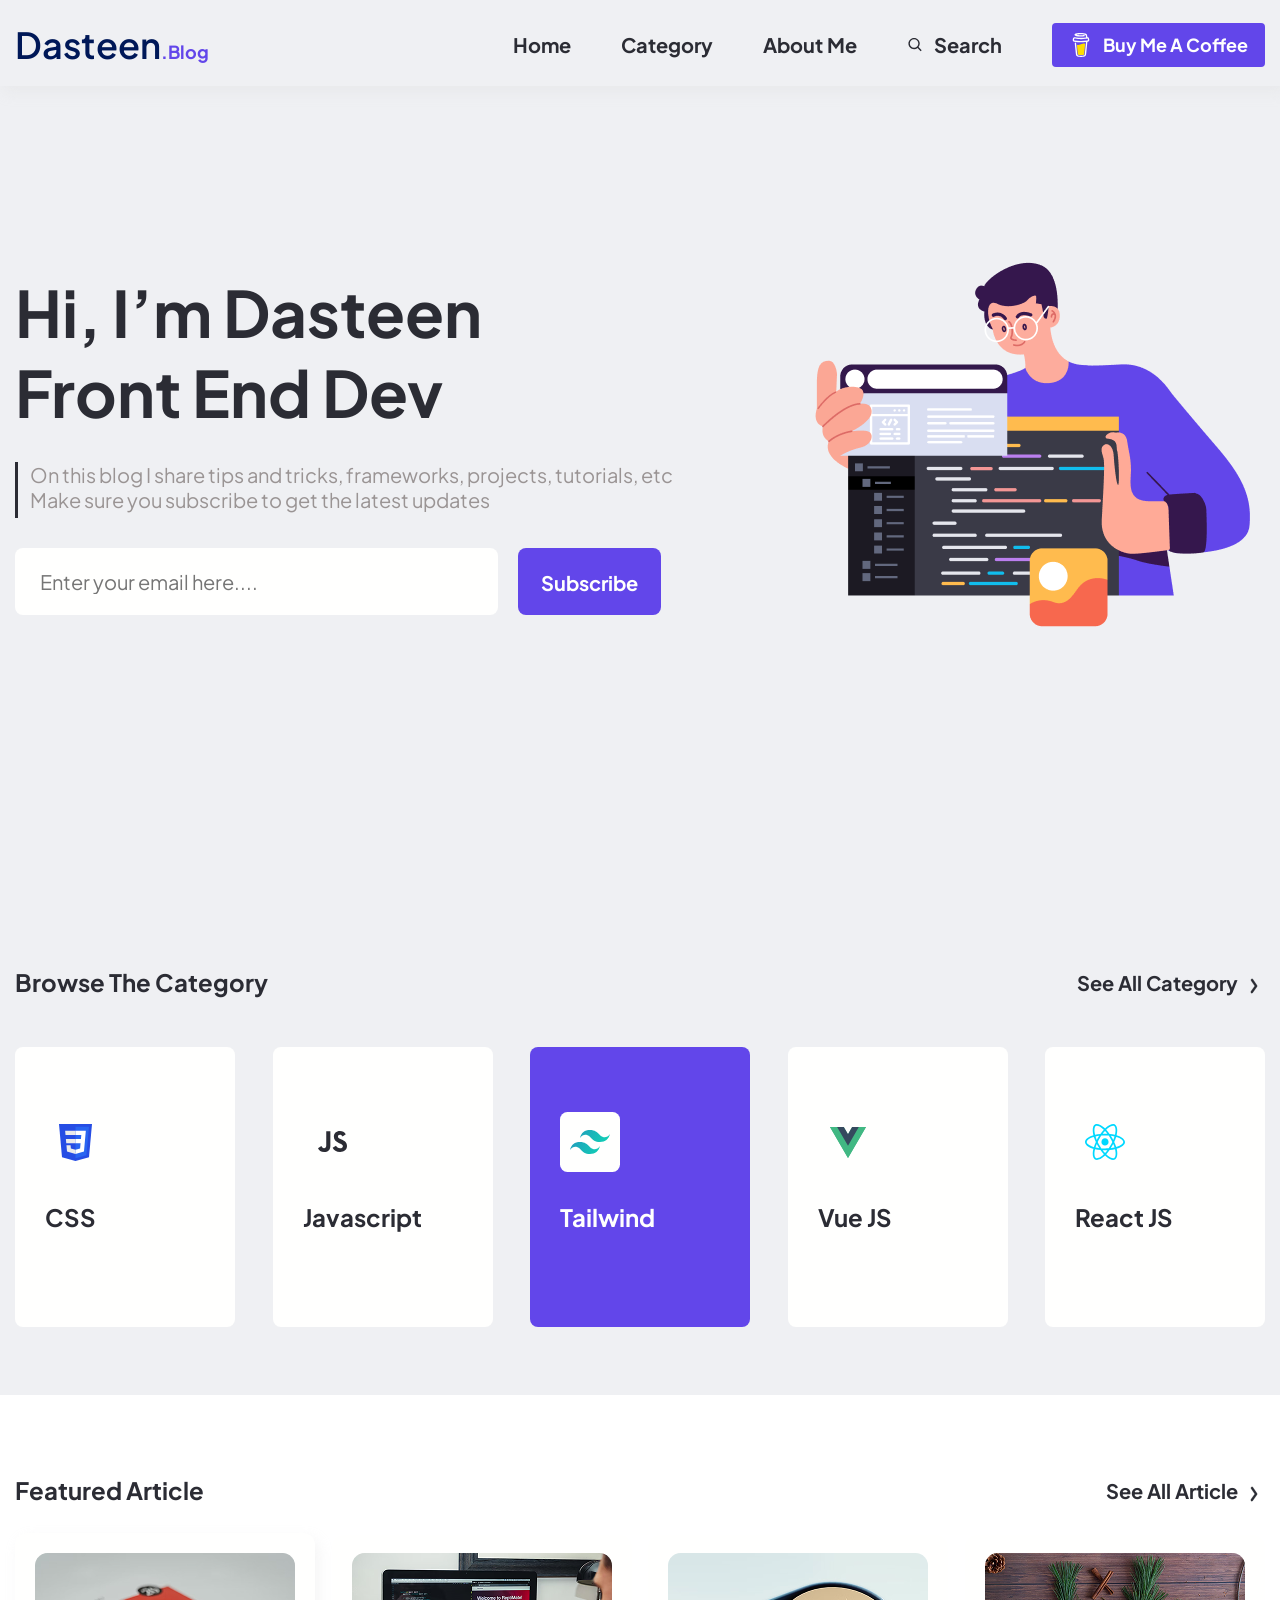
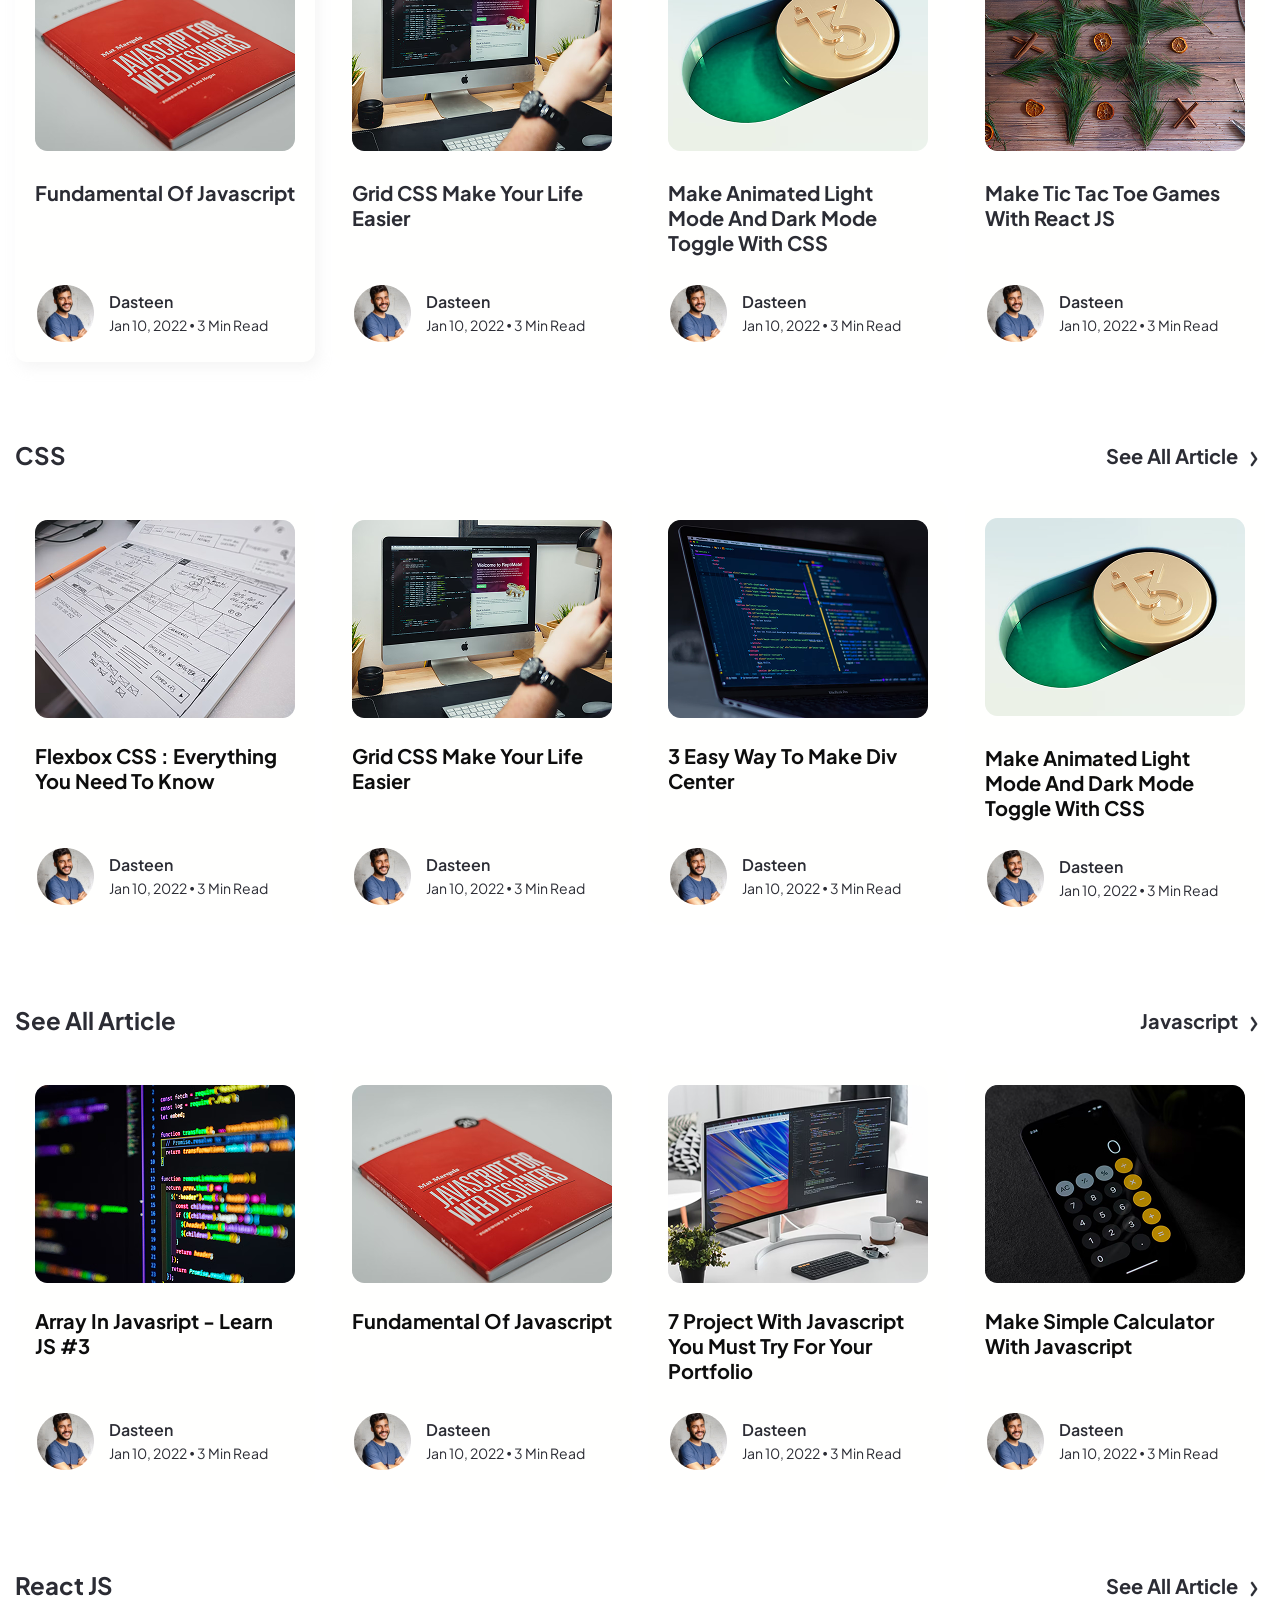
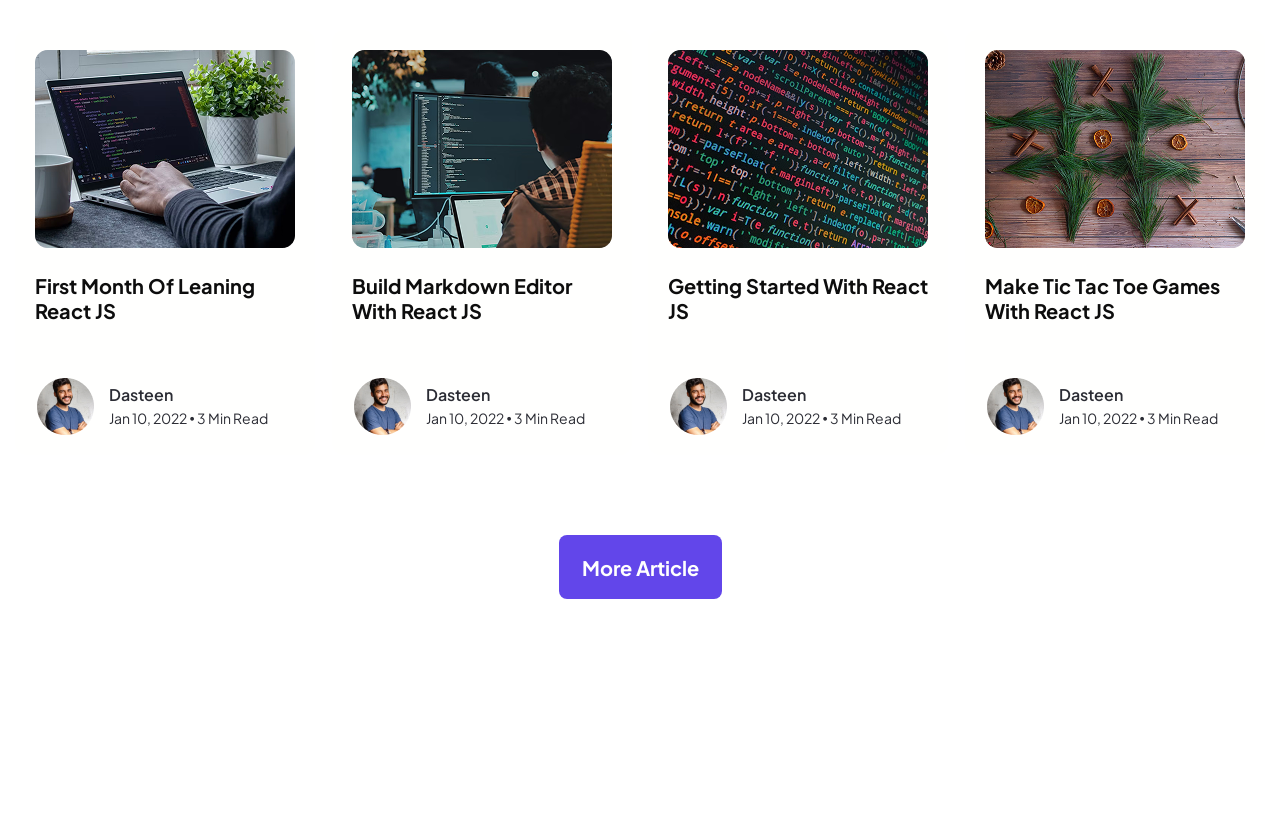
==== commit 7faeea81: "change index.html" ====
--- a/index.html
+++ b/index.html
@@ -235,7 +235,7 @@
             <p>CSS</p>
             <div>
                 <p>See All Article</p>
-                <svg xmlns="http://www.w3.org/2000/svg" width="8" height="16" viewBox="0 0 8 16" fill="none">
+                <svg xmlns="http://www.w3.org/2000/svg" width="8" height="16" viewBox="0 0 8 16">
                     <path d="M2.12695 0.856445C2.26762 0.873447 2.40289 0.923934 2.52344 1.00391C2.64258 1.08299 2.74477 1.18897 2.8252 1.31348L6.92969 7.29883L6.98047 7.37793C7.0915 7.56772 7.15037 7.7911 7.15039 8.01855C7.15039 8.27844 7.07341 8.53298 6.92969 8.73828L6.92871 8.73926L2.67969 14.7256C2.58144 14.8647 2.45449 14.9775 2.30859 15.0518C2.16579 15.1244 2.00919 15.1567 1.85156 15.1475C1.61078 15.148 1.38178 15.0498 1.20312 14.876C1.10273 14.7783 1.02036 14.6596 0.960938 14.5273C0.901575 14.3951 0.866058 14.2508 0.854492 14.1035C0.842971 13.9563 0.856025 13.8077 0.893555 13.666C0.931064 13.5244 0.991926 13.3915 1.07422 13.2754L1.0752 13.2744L4.82129 8.01172L1.20898 2.74023V2.73926C1.12819 2.62208 1.06808 2.48873 1.03223 2.34668C0.996245 2.20408 0.98469 2.05462 0.998047 1.90723C1.01142 1.75996 1.05019 1.61679 1.11133 1.48535C1.17253 1.35384 1.25551 1.23579 1.35742 1.13965C1.45879 1.03625 1.57848 0.956653 1.70996 0.907227C1.84371 0.857001 1.98615 0.839463 2.12695 0.856445Z"
                           fill="#2B2C34" stroke="#2B2C34" stroke-width="0.3"/>
                 </svg>
@@ -306,7 +306,7 @@
             <p>See All Article</p>
             <div>
                 <p>Javascript</p>
-                <svg xmlns="http://www.w3.org/2000/svg" width="8" height="16" viewBox="0 0 8 16" fill="none">
+                <svg xmlns="http://www.w3.org/2000/svg" width="8" height="16" viewBox="0 0 8 16">
                     <path d="M2.12695 0.856445C2.26762 0.873447 2.40289 0.923934 2.52344 1.00391C2.64258 1.08299 2.74477 1.18897 2.8252 1.31348L6.92969 7.29883L6.98047 7.37793C7.0915 7.56772 7.15037 7.7911 7.15039 8.01855C7.15039 8.27844 7.07341 8.53298 6.92969 8.73828L6.92871 8.73926L2.67969 14.7256C2.58144 14.8647 2.45449 14.9775 2.30859 15.0518C2.16579 15.1244 2.00919 15.1567 1.85156 15.1475C1.61078 15.148 1.38178 15.0498 1.20312 14.876C1.10273 14.7783 1.02036 14.6596 0.960938 14.5273C0.901575 14.3951 0.866058 14.2508 0.854492 14.1035C0.842971 13.9563 0.856025 13.8077 0.893555 13.666C0.931064 13.5244 0.991926 13.3915 1.07422 13.2754L1.0752 13.2744L4.82129 8.01172L1.20898 2.74023V2.73926C1.12819 2.62208 1.06808 2.48873 1.03223 2.34668C0.996245 2.20408 0.98469 2.05462 0.998047 1.90723C1.01142 1.75996 1.05019 1.61679 1.11133 1.48535C1.17253 1.35384 1.25551 1.23579 1.35742 1.13965C1.45879 1.03625 1.57848 0.956653 1.70996 0.907227C1.84371 0.857001 1.98615 0.839463 2.12695 0.856445Z"
                           fill="#2B2C34" stroke="#2B2C34" stroke-width="0.3"/>
                 </svg>
@@ -376,7 +376,7 @@
             <p>React JS</p>
             <div>
                 <p>See All Article</p>
-                <svg xmlns="http://www.w3.org/2000/svg" width="8" height="16" viewBox="0 0 8 16" fill="none">
+                <svg xmlns="http://www.w3.org/2000/svg" width="8" height="16" viewBox="0 0 8 16">
                     <path d="M2.12695 0.856445C2.26762 0.873447 2.40289 0.923934 2.52344 1.00391C2.64258 1.08299 2.74477 1.18897 2.8252 1.31348L6.92969 7.29883L6.98047 7.37793C7.0915 7.56772 7.15037 7.7911 7.15039 8.01855C7.15039 8.27844 7.07341 8.53298 6.92969 8.73828L6.92871 8.73926L2.67969 14.7256C2.58144 14.8647 2.45449 14.9775 2.30859 15.0518C2.16579 15.1244 2.00919 15.1567 1.85156 15.1475C1.61078 15.148 1.38178 15.0498 1.20312 14.876C1.10273 14.7783 1.02036 14.6596 0.960938 14.5273C0.901575 14.3951 0.866058 14.2508 0.854492 14.1035C0.842971 13.9563 0.856025 13.8077 0.893555 13.666C0.931064 13.5244 0.991926 13.3915 1.07422 13.2754L1.0752 13.2744L4.82129 8.01172L1.20898 2.74023V2.73926C1.12819 2.62208 1.06808 2.48873 1.03223 2.34668C0.996245 2.20408 0.98469 2.05462 0.998047 1.90723C1.01142 1.75996 1.05019 1.61679 1.11133 1.48535C1.17253 1.35384 1.25551 1.23579 1.35742 1.13965C1.45879 1.03625 1.57848 0.956653 1.70996 0.907227C1.84371 0.857001 1.98615 0.839463 2.12695 0.856445Z" fill="#2B2C34" stroke="#2B2C34" stroke-width="0.3"/>
                 </svg>
             </div>
@@ -398,8 +398,8 @@
         </div>
         <div class="react-js_section-container_background-card">
             <div class="react-js_section-container_card-content">
-                <img src="img/article_image-4_1.png" alt="picture">
-                <h3>First month of leaning React JS</h3>
+                <img src="img/article_image-4_2.png" alt="picture">
+                <h3>Build markdown editor with React JS</h3>
                 <div class="react-js_section-container_card-bottom_content">
                     <img src="img/ellipse-80.png" alt="picture">
                     <div class="react-js_section-container_card-bottom_content-column">
@@ -411,8 +411,8 @@
         </div>
         <div class="react-js_section-container_background-card">
             <div class="react-js_section-container_card-content">
-                <img src="img/article_image-4_1.png" alt="picture">
-                <h3>First month of leaning React JS</h3>
+                <img src="img/article_image-4_3.png" alt="picture">
+                <h3>Getting started with React JS</h3>
                 <div class="react-js_section-container_card-bottom_content">
                     <img src="img/ellipse-80.png" alt="picture">
                     <div class="react-js_section-container_card-bottom_content-column">
@@ -424,8 +424,8 @@
         </div>
         <div class="react-js_section-container_background-card">
             <div class="react-js_section-container_card-content">
-                <img src="img/article_image-4_1.png" alt="picture">
-                <h3>First month of leaning React JS</h3>
+                <img src="img/article_image-4.png" alt="picture">
+                <h3>Make tic tac toe games with React JS</h3>
                 <div class="react-js_section-container_card-bottom_content">
                     <img src="img/ellipse-80.png" alt="picture">
                     <div class="react-js_section-container_card-bottom_content-column">
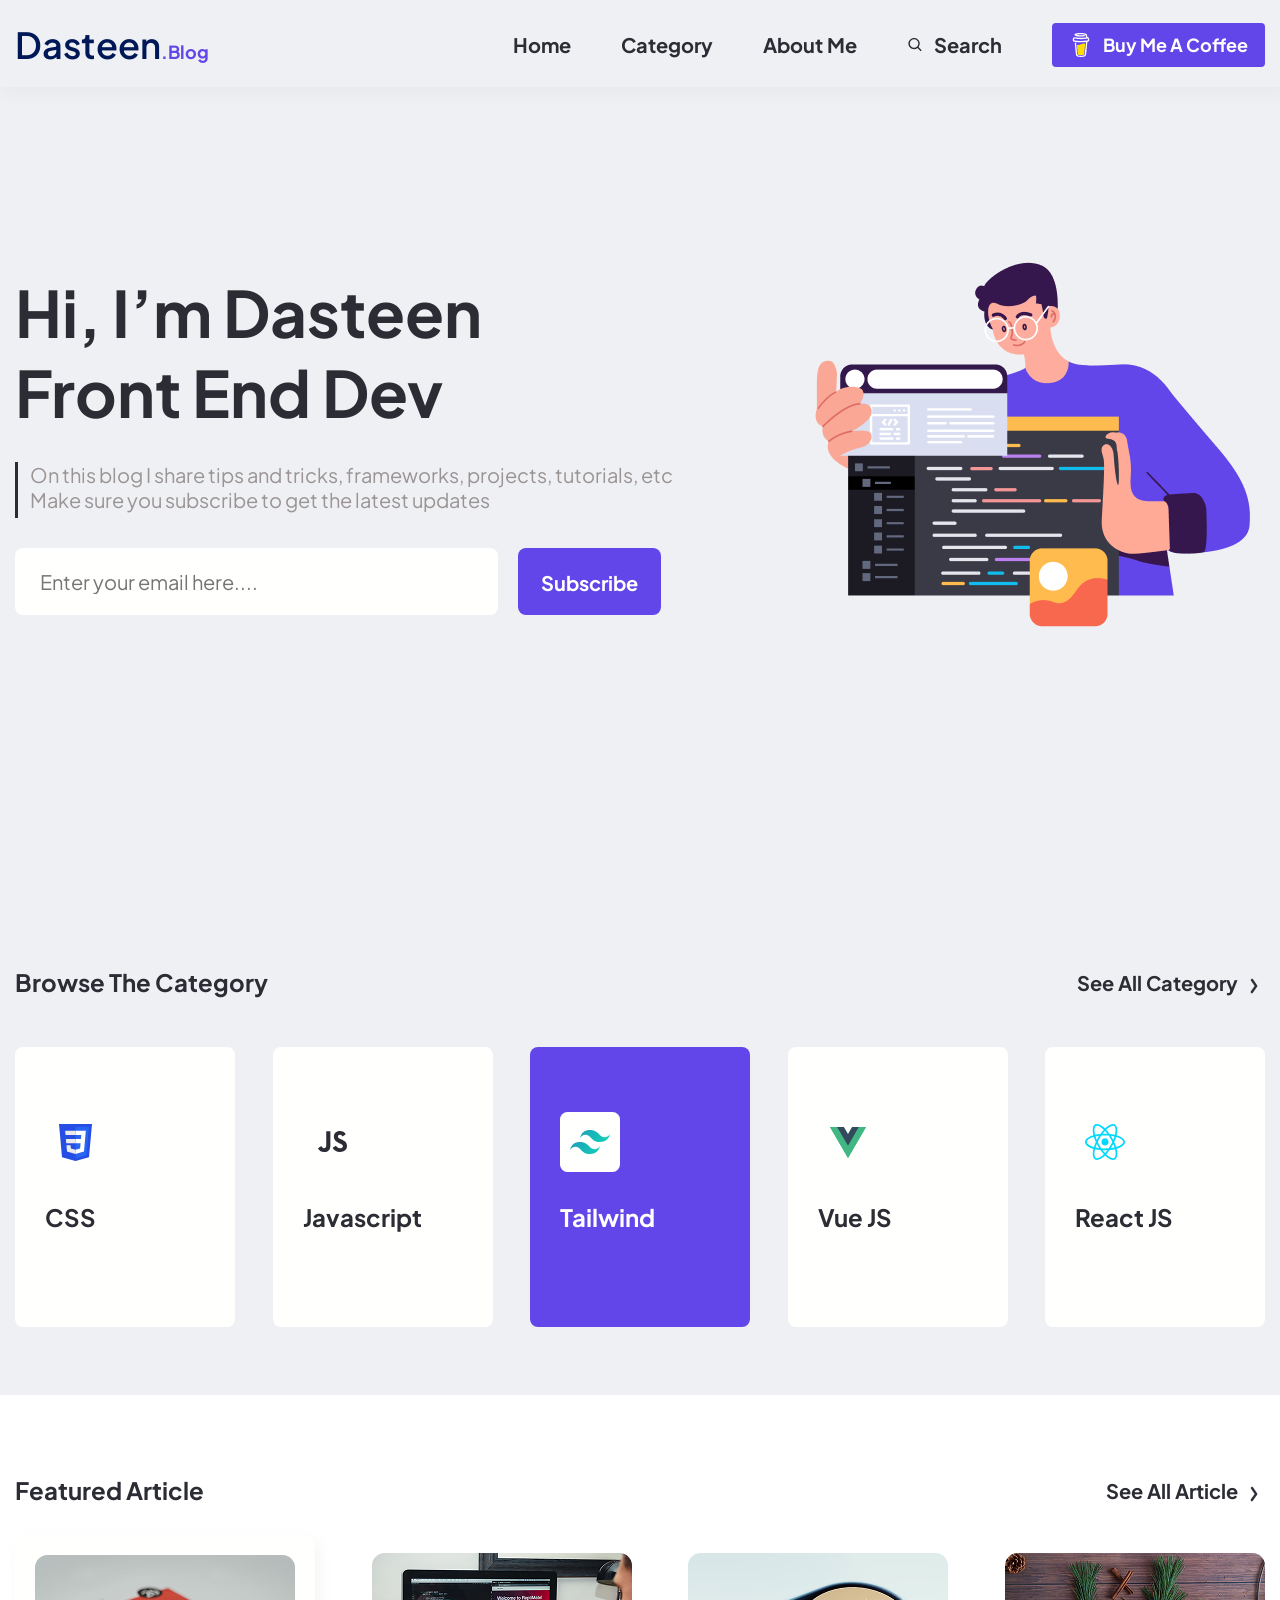
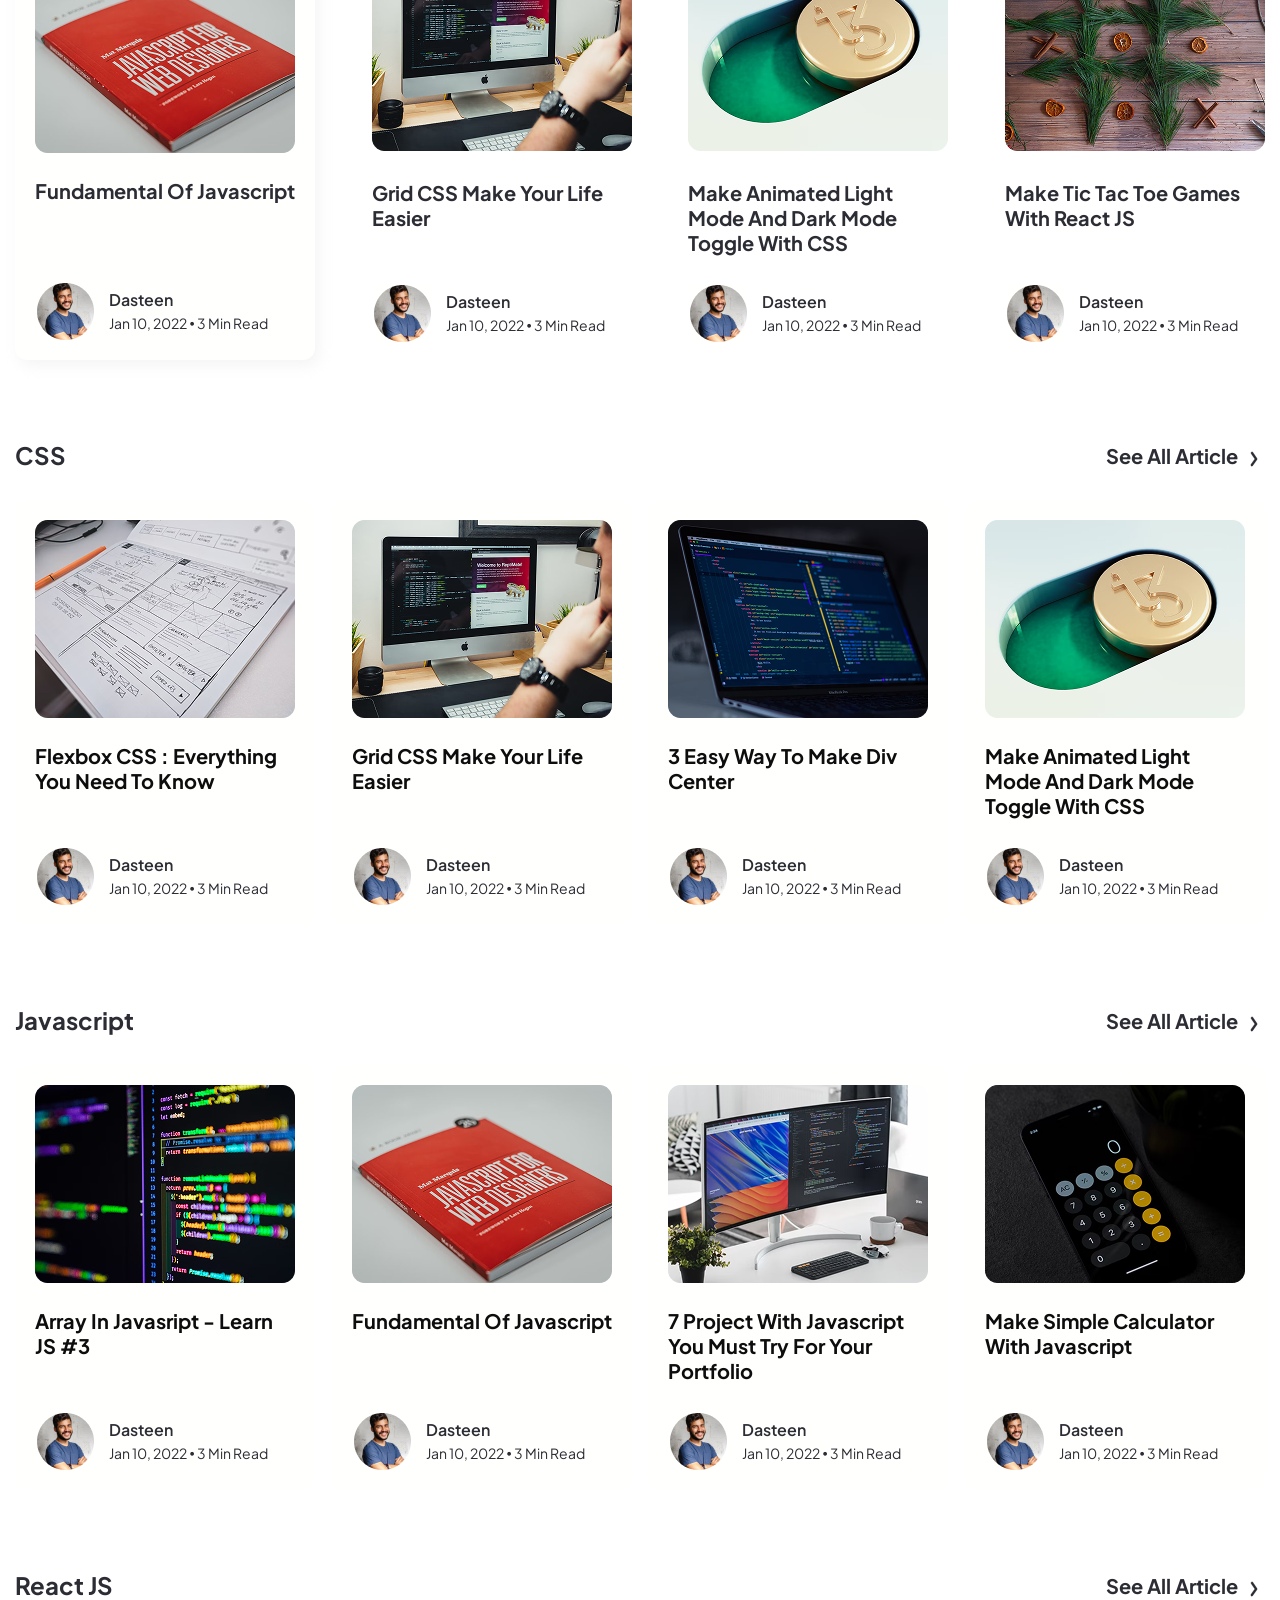
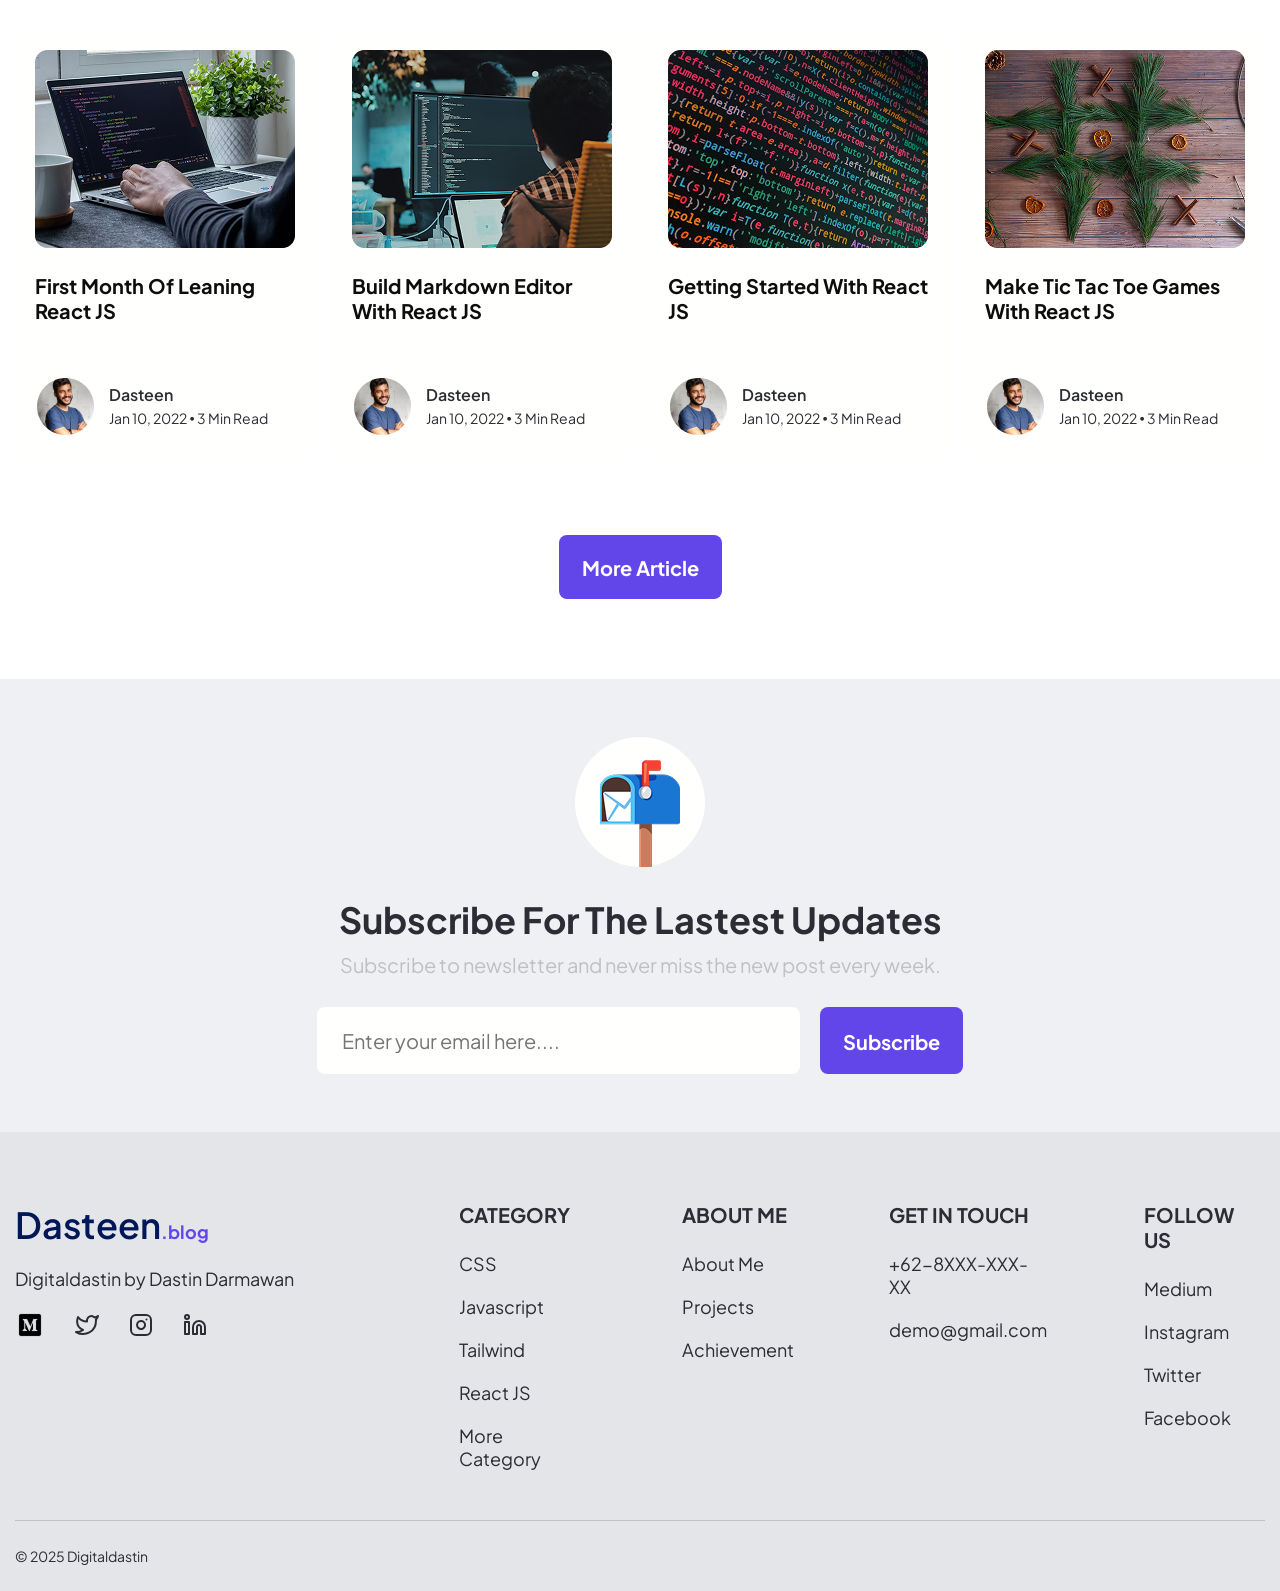
==== commit b0d4cf26: "change index.html, style.css" ====
--- a/index.html
+++ b/index.html
@@ -11,7 +11,9 @@
 <header>
     <div class="header-container">
         <div class="logo">
-            <h3>Dasteen<span>.Blog</span></h3>
+            <a href="#">
+                <h3>Dasteen<span>.Blog</span></h3>
+            </a>
         </div>
         <nav>
             <ul>
@@ -52,14 +54,14 @@
                     <p>On this blog I share tips and tricks, frameworks, projects, tutorials, etc
                         Make sure you subscribe to get the latest updates</p>
                 </div>
-                <form>
+                <form action="#">
                     <div class="input_email-button">
-                        <input type="email" placeholder="Enter your email here....">
-                        <button>Subscribe</button>
+                        <input type="email" name="email" placeholder="Enter your email here....">
+                        <button type="submit">Subscribe</button>
                     </div>
                 </form>
             </div>
-            <img src="img/picture-1.png" alt="picture of Dusteen">
+            <img src="img/picture-1.png" alt="Picture of Dusteen">
         </div>
     </div>
 </main>
@@ -104,7 +106,7 @@
                 <p>Javascript</p>
             </div>
         </div>
-        <div class="category-section-container_background-card_blue">
+        <div class="category-section-container_background-card-blue">
             <div class="container-card-tailwind__logo-p-container">
                 <div class="rectangle__logo">
                     <svg xmlns="http://www.w3.org/2000/svg" width="40" height="24" viewBox="0 0 40 24">
@@ -158,8 +160,8 @@
         </div>
     </div>
 </section>
-<section class="article-section">
-    <div class="article-section-container">
+<section class="featured-article-section">
+    <div class="featured-article-section-container">
         <div class="view-articles_featured-article">
             <p>Featured Article</p>
             <div>
@@ -171,11 +173,9 @@
             </div>
         </div>
     </div>
-
-
-    <div class="article-section-container_cards">
-        <div class="article-section-container_background-card">
-            <div class="article-section-container_card-content-1">
+    <div class="featured-article-section-container_cards">
+        <div class="featured-article-section-container_background-card">
+            <div class="featured-article-section-container_card-content">
                 <img src="img/article_image-1.png" alt="picture">
                 <h3>Fundamental Of Javascript</h3>
                 <div class="article-section-container_card-bottom_content">
@@ -188,7 +188,7 @@
             </div>
         </div>
         <div class="article-section-container_background-card">
-            <div class="article-section-container_card-content-2">
+            <div class="article-section-container_card-content">
                 <img src="img/article_image-2.png" alt="picture">
                 <h3>Grid CSS make your life easier</h3>
                 <div class="article-section-container_card-bottom_content">
@@ -201,7 +201,7 @@
             </div>
         </div>
         <div class="article-section-container_background-card">
-            <div class="article-section-container_card-content-3">
+            <div class="article-section-container_card-content">
                 <img src="img/article_image-3.png" alt="picture">
                 <h3>Make animated light mode and dark mode toggle with CSS</h3>
                 <div class="article-section-container_card-bottom_content">
@@ -214,7 +214,7 @@
             </div>
         </div>
         <div class="article-section-container_background-card">
-            <div class="article-section-container_card-content-4">
+            <div class="article-section-container_card-content">
                 <img src="img/article_image-4.png" alt="picture">
                 <h3>Make tic tac toe games with react JS</h3>
                 <div class="article-section-container_card-bottom_content">
@@ -228,7 +228,6 @@
         </div>
     </div>
 </section>
-
 <section class="css-section">
     <div class="css-section-container">
         <div class="view-articles_css">
@@ -242,7 +241,6 @@
             </div>
         </div>
     </div>
-
     <div class="css-section-container_cards">
         <div class="css-section-container_background-card">
             <div class="css-section-container_card-content">
@@ -284,7 +282,7 @@
             </div>
         </div>
         <div class="css-section-container_background-card">
-            <div class="css-section-container_card-content-_other-margin">
+            <div class="css-section-container_card-content">
                 <img src="img/article_image-3.png" alt="picture">
                 <h3>Make animated light mode and dark mode toggle with CSS</h3>
                 <div class="css-section-container_card-bottom_content">
@@ -298,14 +296,12 @@
         </div>
     </div>
 </section>
-
-
 <section class="js-section">
     <div class="js-section-container">
         <div class="view-articles_js">
-            <p>See All Article</p>
+            <p>Javascript</p>
             <div>
-                <p>Javascript</p>
+                <p>See All Article</p>
                 <svg xmlns="http://www.w3.org/2000/svg" width="8" height="16" viewBox="0 0 8 16">
                     <path d="M2.12695 0.856445C2.26762 0.873447 2.40289 0.923934 2.52344 1.00391C2.64258 1.08299 2.74477 1.18897 2.8252 1.31348L6.92969 7.29883L6.98047 7.37793C7.0915 7.56772 7.15037 7.7911 7.15039 8.01855C7.15039 8.27844 7.07341 8.53298 6.92969 8.73828L6.92871 8.73926L2.67969 14.7256C2.58144 14.8647 2.45449 14.9775 2.30859 15.0518C2.16579 15.1244 2.00919 15.1567 1.85156 15.1475C1.61078 15.148 1.38178 15.0498 1.20312 14.876C1.10273 14.7783 1.02036 14.6596 0.960938 14.5273C0.901575 14.3951 0.866058 14.2508 0.854492 14.1035C0.842971 13.9563 0.856025 13.8077 0.893555 13.666C0.931064 13.5244 0.991926 13.3915 1.07422 13.2754L1.0752 13.2744L4.82129 8.01172L1.20898 2.74023V2.73926C1.12819 2.62208 1.06808 2.48873 1.03223 2.34668C0.996245 2.20408 0.98469 2.05462 0.998047 1.90723C1.01142 1.75996 1.05019 1.61679 1.11133 1.48535C1.17253 1.35384 1.25551 1.23579 1.35742 1.13965C1.45879 1.03625 1.57848 0.956653 1.70996 0.907227C1.84371 0.857001 1.98615 0.839463 2.12695 0.856445Z"
                           fill="#2B2C34" stroke="#2B2C34" stroke-width="0.3"/>
@@ -322,7 +318,7 @@
                     <img src="img/ellipse-80.png" alt="picture">
                     <div class="js-section-container_card-bottom_content-column">
                         <h4>Dasteen</h4>
-                        <p>Jan 10, 2022     ∙     3 min read</p>
+                        <p>Jan 10, 2022 ∙ 3 min read</p>
                     </div>
                 </div>
             </div>
@@ -335,7 +331,7 @@
                     <img src="img/ellipse-80.png" alt="picture">
                     <div class="js-section-container_card-bottom_content-column">
                         <h4>Dasteen</h4>
-                        <p>Jan 10, 2022     ∙     3 min read</p>
+                        <p>Jan 10, 2022 ∙ 3 min read</p>
                     </div>
                 </div>
             </div>
@@ -348,7 +344,7 @@
                     <img src="img/ellipse-80.png" alt="picture">
                     <div class="js-section-container_card-bottom_content-column">
                         <h4>Dasteen</h4>
-                        <p>Jan 10, 2022     ∙     3 min read</p>
+                        <p>Jan 10, 2022 ∙ 3 min read</p>
                     </div>
                 </div>
             </div>
@@ -361,15 +357,13 @@
                     <img src="img/ellipse-80.png" alt="picture">
                     <div class="js-section-container_card-bottom_content-column">
                         <h4>Dasteen</h4>
-                        <p>Jan 10, 2022     ∙     3 min read</p>
+                        <p>Jan 10, 2022 ∙ 3 min read</p>
                     </div>
                 </div>
             </div>
         </div>
     </div>
 </section>
-
-
 <section class="react-js_section">
     <div class="react-js_section-container">
         <div class="view-articles_react-js">
@@ -377,7 +371,8 @@
             <div>
                 <p>See All Article</p>
                 <svg xmlns="http://www.w3.org/2000/svg" width="8" height="16" viewBox="0 0 8 16">
-                    <path d="M2.12695 0.856445C2.26762 0.873447 2.40289 0.923934 2.52344 1.00391C2.64258 1.08299 2.74477 1.18897 2.8252 1.31348L6.92969 7.29883L6.98047 7.37793C7.0915 7.56772 7.15037 7.7911 7.15039 8.01855C7.15039 8.27844 7.07341 8.53298 6.92969 8.73828L6.92871 8.73926L2.67969 14.7256C2.58144 14.8647 2.45449 14.9775 2.30859 15.0518C2.16579 15.1244 2.00919 15.1567 1.85156 15.1475C1.61078 15.148 1.38178 15.0498 1.20312 14.876C1.10273 14.7783 1.02036 14.6596 0.960938 14.5273C0.901575 14.3951 0.866058 14.2508 0.854492 14.1035C0.842971 13.9563 0.856025 13.8077 0.893555 13.666C0.931064 13.5244 0.991926 13.3915 1.07422 13.2754L1.0752 13.2744L4.82129 8.01172L1.20898 2.74023V2.73926C1.12819 2.62208 1.06808 2.48873 1.03223 2.34668C0.996245 2.20408 0.98469 2.05462 0.998047 1.90723C1.01142 1.75996 1.05019 1.61679 1.11133 1.48535C1.17253 1.35384 1.25551 1.23579 1.35742 1.13965C1.45879 1.03625 1.57848 0.956653 1.70996 0.907227C1.84371 0.857001 1.98615 0.839463 2.12695 0.856445Z" fill="#2B2C34" stroke="#2B2C34" stroke-width="0.3"/>
+                    <path d="M2.12695 0.856445C2.26762 0.873447 2.40289 0.923934 2.52344 1.00391C2.64258 1.08299 2.74477 1.18897 2.8252 1.31348L6.92969 7.29883L6.98047 7.37793C7.0915 7.56772 7.15037 7.7911 7.15039 8.01855C7.15039 8.27844 7.07341 8.53298 6.92969 8.73828L6.92871 8.73926L2.67969 14.7256C2.58144 14.8647 2.45449 14.9775 2.30859 15.0518C2.16579 15.1244 2.00919 15.1567 1.85156 15.1475C1.61078 15.148 1.38178 15.0498 1.20312 14.876C1.10273 14.7783 1.02036 14.6596 0.960938 14.5273C0.901575 14.3951 0.866058 14.2508 0.854492 14.1035C0.842971 13.9563 0.856025 13.8077 0.893555 13.666C0.931064 13.5244 0.991926 13.3915 1.07422 13.2754L1.0752 13.2744L4.82129 8.01172L1.20898 2.74023V2.73926C1.12819 2.62208 1.06808 2.48873 1.03223 2.34668C0.996245 2.20408 0.98469 2.05462 0.998047 1.90723C1.01142 1.75996 1.05019 1.61679 1.11133 1.48535C1.17253 1.35384 1.25551 1.23579 1.35742 1.13965C1.45879 1.03625 1.57848 0.956653 1.70996 0.907227C1.84371 0.857001 1.98615 0.839463 2.12695 0.856445Z"
+                          fill="#2B2C34" stroke="#2B2C34" stroke-width="0.3"/>
                 </svg>
             </div>
         </div>
@@ -391,7 +386,7 @@
                     <img src="img/ellipse-80.png" alt="picture">
                     <div class="react-js_section-container_card-bottom_content-column">
                         <h4>Dasteen</h4>
-                        <p>Jan 10, 2022     ∙     3 min read</p>
+                        <p>Jan 10, 2022 ∙ 3 min read</p>
                     </div>
                 </div>
             </div>
@@ -404,7 +399,7 @@
                     <img src="img/ellipse-80.png" alt="picture">
                     <div class="react-js_section-container_card-bottom_content-column">
                         <h4>Dasteen</h4>
-                        <p>Jan 10, 2022     ∙     3 min read</p>
+                        <p>Jan 10, 2022 ∙ 3 min read</p>
                     </div>
                 </div>
             </div>
@@ -417,7 +412,7 @@
                     <img src="img/ellipse-80.png" alt="picture">
                     <div class="react-js_section-container_card-bottom_content-column">
                         <h4>Dasteen</h4>
-                        <p>Jan 10, 2022     ∙     3 min read</p>
+                        <p>Jan 10, 2022 ∙ 3 min read</p>
                     </div>
                 </div>
             </div>
@@ -430,7 +425,7 @@
                     <img src="img/ellipse-80.png" alt="picture">
                     <div class="react-js_section-container_card-bottom_content-column">
                         <h4>Dasteen</h4>
-                        <p>Jan 10, 2022     ∙     3 min read</p>
+                        <p>Jan 10, 2022 ∙ 3 min read</p>
                     </div>
                 </div>
             </div>
@@ -440,6 +435,93 @@
         <a href="#" class="more-article-button">More Article</a>
     </div>
 </section>
-
+<section class="subscribe-form-section">
+    <div class="subscribe-form-section_container">
+        <div class="subscribe-form-section_content">
+            <div class="subscribe-form-section_content-circle">
+                <img src="img/image-2.png" alt="image">
+            </div>
+            <h3>Subscribe For the lastest updates</h3>
+            <p>Subscribe to newsletter and never miss the new post every week.</p>
+            <form>
+                <div class="input_subscribe-form-section">
+                    <input type="email" placeholder="Enter your email here....">
+                    <button>Subscribe</button>
+                </div>
+            </form>
+        </div>
+    </div>
+</section>
+<footer class="footer-section">
+        <div class="footer-content-container">
+            <div class="footer-content">
+                <div class="left-content">
+                    <h3>Dasteen<span>.blog</span></h3>
+                    <p>Digitaldastin by Dastin Darmawan</p>
+                    <div class="logo-icons">
+                        <img src="img/logo-1.png" alt="logo">
+                        <svg xmlns="http://www.w3.org/2000/svg" width="24" height="20" viewBox="0 0 24 20" fill="none">
+                            <path d="M23 1.03813C22.0424 1.71361 20.9821 2.23024 19.86 2.56813C19.2577 1.87564 18.4573 1.38482 17.567 1.16206C16.6767 0.939292 15.7395 0.995328 14.8821 1.32259C14.0247 1.64984 13.2884 2.23253 12.773 2.99185C12.2575 3.75116 11.9877 4.65047 12 5.56813V6.56813C10.2426 6.6137 8.50127 6.22394 6.93101 5.43358C5.36074 4.64321 4.01032 3.47677 3 2.03813C3 2.03813 -1 11.0381 8 15.0381C5.94053 16.4361 3.48716 17.1371 1 17.0381C10 22.0381 21 17.0381 21 5.53813C20.9991 5.25959 20.9723 4.98173 20.92 4.70813C21.9406 3.70163 22.6608 2.43084 23 1.03813V1.03813Z"
+                                  stroke="#2B2C34" stroke-width="2" stroke-linecap="round" stroke-linejoin="round"/>
+                        </svg>
+                        <svg xmlns="http://www.w3.org/2000/svg" width="24" height="24" viewBox="0 0 24 24" fill="none">
+                            <path d="M17 2H7C4.23858 2 2 4.23858 2 7V17C2 19.7614 4.23858 22 7 22H17C19.7614 22 22 19.7614 22 17V7C22 4.23858 19.7614 2 17 2Z"
+                                  stroke="#2B2C34" stroke-width="2" stroke-linecap="round" stroke-linejoin="round"/>
+                            <path d="M16 11.3701C16.1234 12.2023 15.9812 13.0523 15.5937 13.7991C15.2062 14.5459 14.5931 15.1515 13.8416 15.5297C13.0901 15.908 12.2384 16.0397 11.4077 15.906C10.5771 15.7723 9.80971 15.3801 9.21479 14.7852C8.61987 14.1903 8.22768 13.4229 8.09402 12.5923C7.96035 11.7616 8.09202 10.91 8.47028 10.1584C8.84854 9.40691 9.45414 8.7938 10.2009 8.4063C10.9477 8.0188 11.7977 7.87665 12.63 8.00006C13.4789 8.12594 14.2648 8.52152 14.8716 9.12836C15.4785 9.73521 15.8741 10.5211 16 11.3701Z"
+                                  stroke="#2B2C34" stroke-width="2" stroke-linecap="round" stroke-linejoin="round"/>
+                            <path d="M17.5 6.5H17.51" stroke="#2B2C34" stroke-width="2" stroke-linecap="round" stroke-linejoin="round"/>
+                        </svg>
+                        <svg xmlns="http://www.w3.org/2000/svg" width="24" height="24" viewBox="0 0 24 24" fill="none">
+                            <path d="M16 8C17.5913 8 19.1174 8.63214 20.2426 9.75736C21.3679 10.8826 22 12.4087 22 14V21H18V14C18 13.4696 17.7893 12.9609 17.4142 12.5858C17.0391 12.2107 16.5304 12 16 12C15.4696 12 14.9609 12.2107 14.5858 12.5858C14.2107 12.9609 14 13.4696 14 14V21H10V14C10 12.4087 10.6321 10.8826 11.7574 9.75736C12.8826 8.63214 14.4087 8 16 8V8Z"
+                                  stroke="#2B2C34" stroke-width="2" stroke-linecap="round" stroke-linejoin="round"/>
+                            <path d="M6 9H2V21H6V9Z" stroke="#2B2C34" stroke-width="2" stroke-linecap="round" stroke-linejoin="round"/>
+                            <path d="M4 6C5.10457 6 6 5.10457 6 4C6 2.89543 5.10457 2 4 2C2.89543 2 2 2.89543 2 4C2 5.10457 2.89543 6 4 6Z" stroke="#2B2C34"
+                                  stroke-width="2" stroke-linecap="round" stroke-linejoin="round"/>
+                        </svg>
+                    </div>
+                </div>
+                <div class="right-content">
+                    <section class="category">
+                        <h4>Category</h4>
+                        <ul class="category-p">
+                            <li>CSS</li>
+                            <li>Javascript</li>
+                            <li>Tailwind</li>
+                            <li>React JS</li>
+                            <li>More Category</li>
+                        </ul>
+                    </section>
+                    <section class="about-me">
+                        <h4>About Me</h4>
+                        <ul class="category-p">
+                            <li>About Me</li>
+                            <li>Projects</li>
+                            <li>Achievement</li>
+                        </ul>
+                    </section>
+                    <section class="get-in-touch">
+                        <h4>Get in touch</h4>
+                        <ul class="category-p">
+                            <li>+62-8XXX-XXX-XX</li>
+                            <li>demo@gmail.com</li>
+                        </ul>
+                    </section>
+                    <section class="follow-us">
+                        <h4>Follow Us</h4>
+                        <ul class="category-p">
+                            <li>Medium</li>
+                            <li>Instagram</li>
+                            <li>Twitter</li>
+                            <li>Facebook</li>
+                        </ul>
+                    </section>
+                </div>
+            </div>
+        </div>
+    <div class="line-text">
+        <div class="line"></div>
+        <p class="text-under-line">© 2025 Digitaldastin</p>
+    </div>
+</footer>
 </body>
 </html>
--- a/style.css
+++ b/style.css
@@ -16,7 +16,6 @@
     top: 0;
     left: 0;
     width: 100%;
-    height: 86px;
     background: #EFF0F3;
     box-shadow: 4px 6px 13px 0 rgba(215, 215, 215, 0.25);
 }
@@ -141,6 +140,7 @@
     color: #C0C0C0;
     font-size: 20px;
     font-weight: 400;
+    outline: none;
 }
 .input_email-button button{
     display: flex;
@@ -170,7 +170,6 @@
     display: flex;
     justify-content: space-between;
     align-items: center;
-
 }
 .view-categories{
     width: 100%;
@@ -213,26 +212,26 @@
 .category-section-container_background-card, .category-section-container_background-card_blue{
     width: 220px;
     height: 280px;
+    display: flex;
+    justify-content: center;
+    align-items: center;
+    flex-direction: column;
+}
+.category-section-container_background-card{
     border-radius: 8px;
     background: #FFFFFE;
-    display: flex;
-    justify-content: center;
-    align-items: center;
-    flex-direction: column;
-}
-.category-section-container_background-card p{
     color: #2B2C34;
     font-size: 24px;
     font-weight: 700;
     text-transform: capitalize;
 }
-.category-section-container_background-card_blue{
+.category-section-container_background-card-blue {
+    border-radius: 8px;
+    background: #6246EA;
     color: #FFFFFE;
     font-size: 24px;
     font-weight: 700;
     text-transform: capitalize;
-    border-radius: 8px;
-    background: #6246EA;
 }
 
 /*-----------container-card/rectangle-logo-p-container-----------*/
@@ -306,13 +305,13 @@
     margin: 65px 92px 95px 30px;
 }
 
-/*--------------------------section article-------------------*/
-.article-section{
+/*--------------------------featured-article-section-------------------*/
+.featured-article-section{
     background-color: white;
     padding-top: 80px;
     padding-bottom: 80px;
 }
-.article-section-container{
+.featured-article-section-container{
     width: 1250px;
     margin: 0 auto;
     display: flex;
@@ -348,15 +347,15 @@
     margin: 9px 7px 2px 12px;
 }
 
-/*-----------article-section-container_cards----------*/
-.article-section-container_cards {
-    width: 1250px;
-    margin: 0 auto;
-    display: flex;
-    justify-content: space-between;
-    align-items: center;
-}
-.article-section-container_background-card{
+/*-----------------------------featured-article-section-container_cards----------------------------------*/
+.featured-article-section-container_cards {
+    width: 1250px;
+    margin: 0 auto;
+    display: flex;
+    justify-content: space-between;
+    align-items: center;
+}
+.featured-article-section-container_background-card{
     display: flex;
     width: 300px;
     height: 425px;
@@ -366,49 +365,36 @@
     border-radius: 12px;
     background: #FFFFFE;
 }
-.article-section-container_card-content{
-    display: flex;
-    justify-content: center;
-    align-items: center;
-    flex-direction: column;
-}
-.article-section-container_card-content-1{
+.featured-article-section-container_card-content{
+    display: flex;
+    justify-content: center;
+    align-items: center;
+    flex-direction: column;
+}
+.featured-article-section-container_cards h3{
+    width: 260px;
+    color: #2B2C34;
+    font-size: 20px;
+    font-weight: 700;
+    text-transform: capitalize;
+}
+.featured-article-section-container_cards div:nth-child(1) div:nth-child(1){
     border-radius: 12px;
     background: #FFFFFE;
     box-shadow: 4px 6px 13px 0 rgba(215, 215, 215, 0.25);
     padding: 20px;
 }
-.article-section-container_card-content-1 h3{
+.featured-article-section-container_cards div:nth-child(1) div:nth-child(1) h3{
     margin: 25px 0 80px 0;
-    width: 260px;
-    color: #2B2C34;
-    font-size: 20px;
-    font-weight: 700;
-    text-transform: capitalize;
-}
-.article-section-container_card-content-2 h3{
+}
+.featured-article-section-container_cards div:nth-child(2) div:nth-child(1) h3{
     margin: 25px 0 55px 0;
-    width: 260px;
-    color: #2B2C34;
-    font-size: 20px;
-    font-weight: 700;
-    text-transform: capitalize;
-}
-.article-section-container_card-content-3 h3{
+}
+.featured-article-section-container_cards div:nth-child(3) div:nth-child(1) h3{
     margin: 25px 0 30px 0;
-    width: 260px;
-    color: #2B2C34;
-    font-size: 20px;
-    font-weight: 700;
-    text-transform: capitalize;
-}
-.article-section-container_card-content-4 h3{
+}
+.featured-article-section-container_cards div:nth-child(4) div:nth-child(1) h3{
     margin: 25px 0 55px 0;
-    width: 260px;
-    color: #2B2C34;
-    font-size: 20px;
-    font-weight: 700;
-    text-transform: capitalize;
 }
 .article-section-container_card-bottom_content{
     display: flex;
@@ -505,12 +491,6 @@
     align-items: center;
     flex-direction: column;
 }
-.css-section-container_card-content{
-    display: flex;
-    justify-content: center;
-    align-items: center;
-    flex-direction: column;
-}
 .css-section-container_card-content h3{
     width: 260px;
     color: #0D0D0D;
@@ -519,12 +499,7 @@
     text-transform: capitalize;
     margin: 25px 0 55px 0;
 }
-.css-section-container_card-content-_other-margin h3{
-    width: 260px;
-    color: #0D0D0D;
-    font-size: 20px;
-    font-weight: 700;
-    text-transform: capitalize;
+.css-section-container_cards div:nth-child(4) div:nth-child(1) h3{
     margin: 25px 0 30px 0;
 }
 .css-section-container_card-bottom_content{
@@ -550,9 +525,7 @@
     height: 21px;
     color: #2B2C34;
     font-size: 14px;
-    font-style: normal;
-    font-weight: 400;
-    line-height: normal;
+    font-weight: 400;
     text-transform: capitalize;
 }
 
@@ -671,7 +644,7 @@
 /*---------------------react-js_section---------------*/
 .react-js_section{
     background-color: white;
-    padding-bottom: 224px;
+    padding-bottom: 80px;
 }
 .react-js_section-container{
     width: 1250px;
@@ -788,3 +761,178 @@
     text-transform: capitalize;
     border: none;
 }
+
+/*-----------------------------subscribe-form-section-----------------------*/
+.subscribe-form-section{
+    padding: 58px 0;
+    background: #EFF0F3;
+}
+.subscribe-form-section_container{
+    width: 609px;
+    margin: 0 auto;
+    display: flex;
+    justify-content: center;
+    align-items: center;
+}
+.subscribe-form-section_content{
+    width: 100%;
+    display: flex;
+    justify-content: center;
+    align-items: center;
+    flex-direction: column;
+}
+.subscribe-form-section_content-circle{
+    width: 130px;
+    height: 130px;
+    background-color: #FFFFFE;
+    border-radius: 50%;
+    display: flex;
+    justify-content: center;
+    align-items: flex-end;
+}
+.subscribe-form-section_content h3{
+    color: #2B2C34;
+    font-size: 36px;
+    font-weight: 700;
+    text-transform: capitalize;
+    margin: 30px 0 10px 0;
+}
+.subscribe-form-section_content p{
+    color: #C0C0C0;
+    text-align: center;
+    font-size: 20px;
+    font-weight: 400;
+    margin-bottom: 30px;
+}
+.input_subscribe-form-section{
+    display: flex;
+    justify-content: center;
+    align-items: center;
+    gap: 20px;
+}
+.input_subscribe-form-section input{
+    display: flex;
+    padding: 21px 200px 21px 25px;
+    align-items: center;
+    gap: 10px;
+    border-radius: 8px;
+    background: #FFFFFE;
+    color: #C0C0C0;
+    font-size: 20px;
+    font-weight: 400;
+    border: none;
+    outline: none;
+}
+.input_subscribe-form-section button{
+    display: flex;
+    height: 67px;
+    padding: 20px 23px 19px 23px;
+    justify-content: center;
+    align-items: center;
+    gap: 10px;
+    border-radius: 8px;
+    background: #6246EA;
+    color: #FFFFFE;
+    font-size: 20px;
+    font-weight: 700;
+    text-transform: capitalize;
+    border: none;
+}
+
+/*-------------------------------footer-section-----------------------------*/
+.footer-section{
+    padding: 70px 0 26px 0;
+    background: #E4E5E9;
+}
+.footer-content-container{
+    width: 1250px;
+    margin: 0 auto;
+    display: flex;
+    justify-content: center;
+    align-items: center;
+}
+.footer-content{
+    width: 100%;
+    display: flex;
+    justify-content: flex-start;
+    align-items: flex-start;
+    gap: 160px;
+}
+.left-content{
+    width: 284px;
+    display: flex;
+    justify-content: center;
+    align-items: flex-start;
+    flex-direction: column;
+    gap: 20px;
+}
+.left-content h3{
+    color: #001858;
+    font-size: 36px;
+    font-weight: 600;
+}
+.left-content span{
+    color: #6246EA;
+    font-size: 18px;
+    font-weight: 700;
+}
+.left-content p{
+    color: #2B2C34;
+    font-size: 18px;
+    font-weight: 400;
+}
+.logo-icons{
+    display: flex;
+    justify-content: center;
+    align-items: center;
+    gap: 30px;
+}
+.logo-icons svg{
+    width: 24px;
+    height: 24px;
+}
+.right-content{
+    width: 805px;
+    display: flex;
+    justify-content: center;
+    align-items: flex-start;
+    gap: 95px;
+}
+.right-content h4{
+    color: #2B2C34;
+    font-size: 20px;
+    font-weight: 700;
+    text-transform: uppercase;
+    margin-bottom: 25px;
+}
+.category-p{
+    display: flex;
+    flex-direction: column;
+    gap: 20px;
+}
+.category-p li{
+    color: #2B2C34;
+    font-size: 18px;
+    font-weight: 400;
+}
+
+/*-------------------------line-text--------------------------*/
+.line-text{
+    width: 1250px;
+    margin: 0 auto;
+    display: flex;
+    flex-direction: column;
+    align-items: flex-start;
+}
+.line-text .line{
+    width: 100%;
+    height: 1px;
+    background: #C0C0C0;
+    margin-top: 50px;
+}
+.text-under-line{
+    color: #2B2C34;
+    font-size: 14px;
+    font-weight: 400;
+    margin-top: 26px;
+}
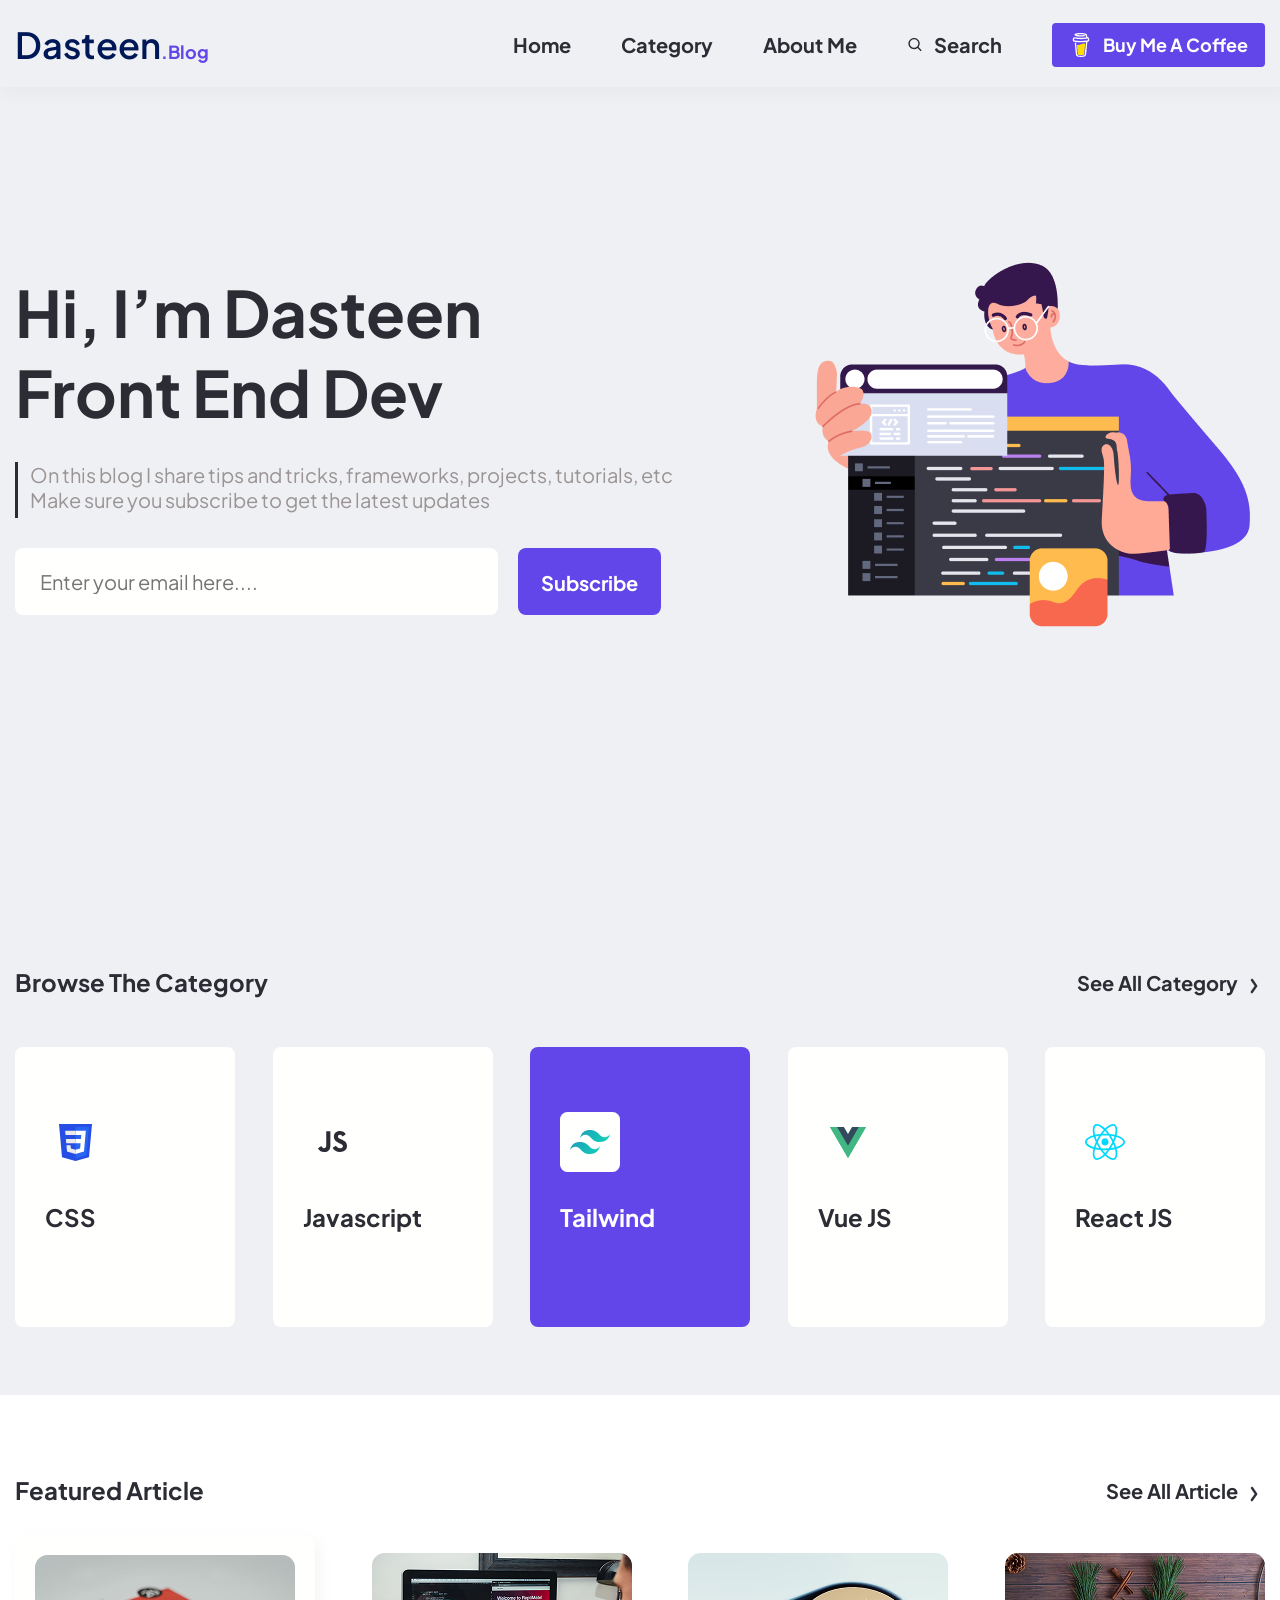
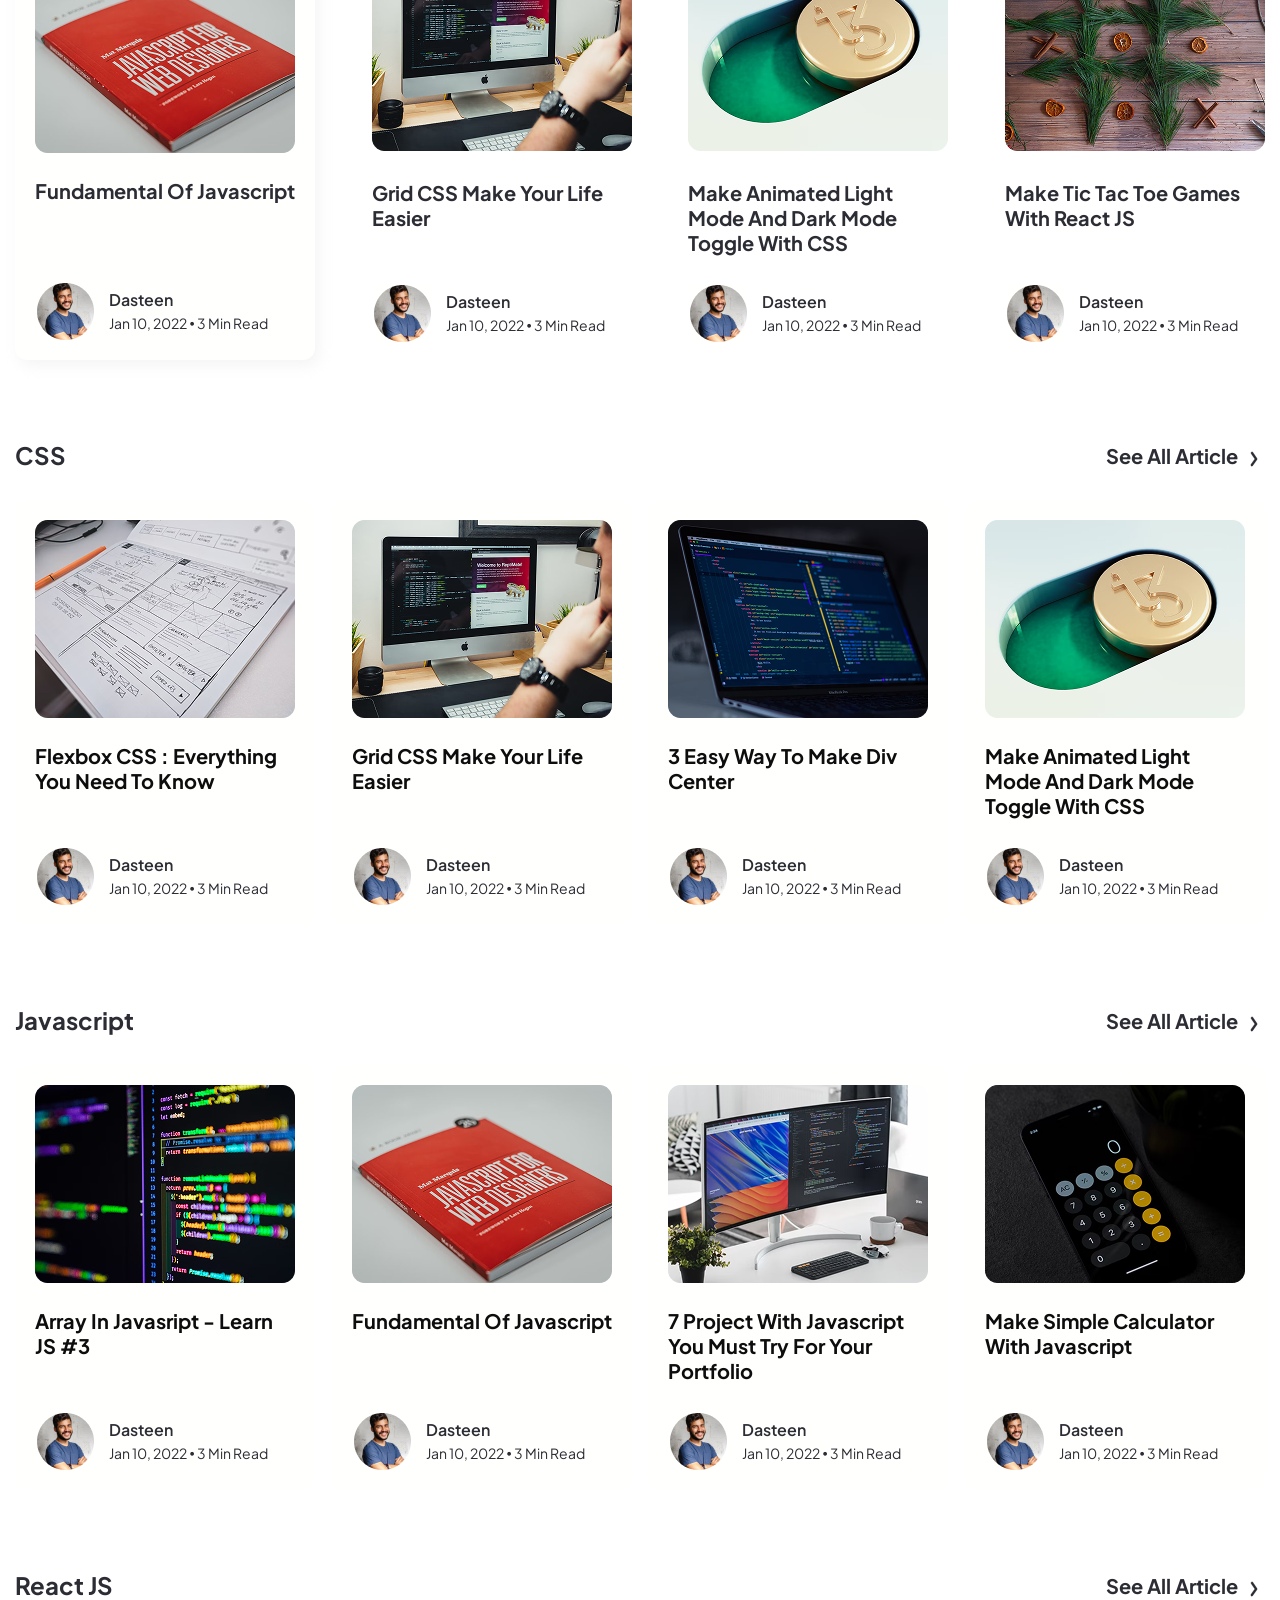
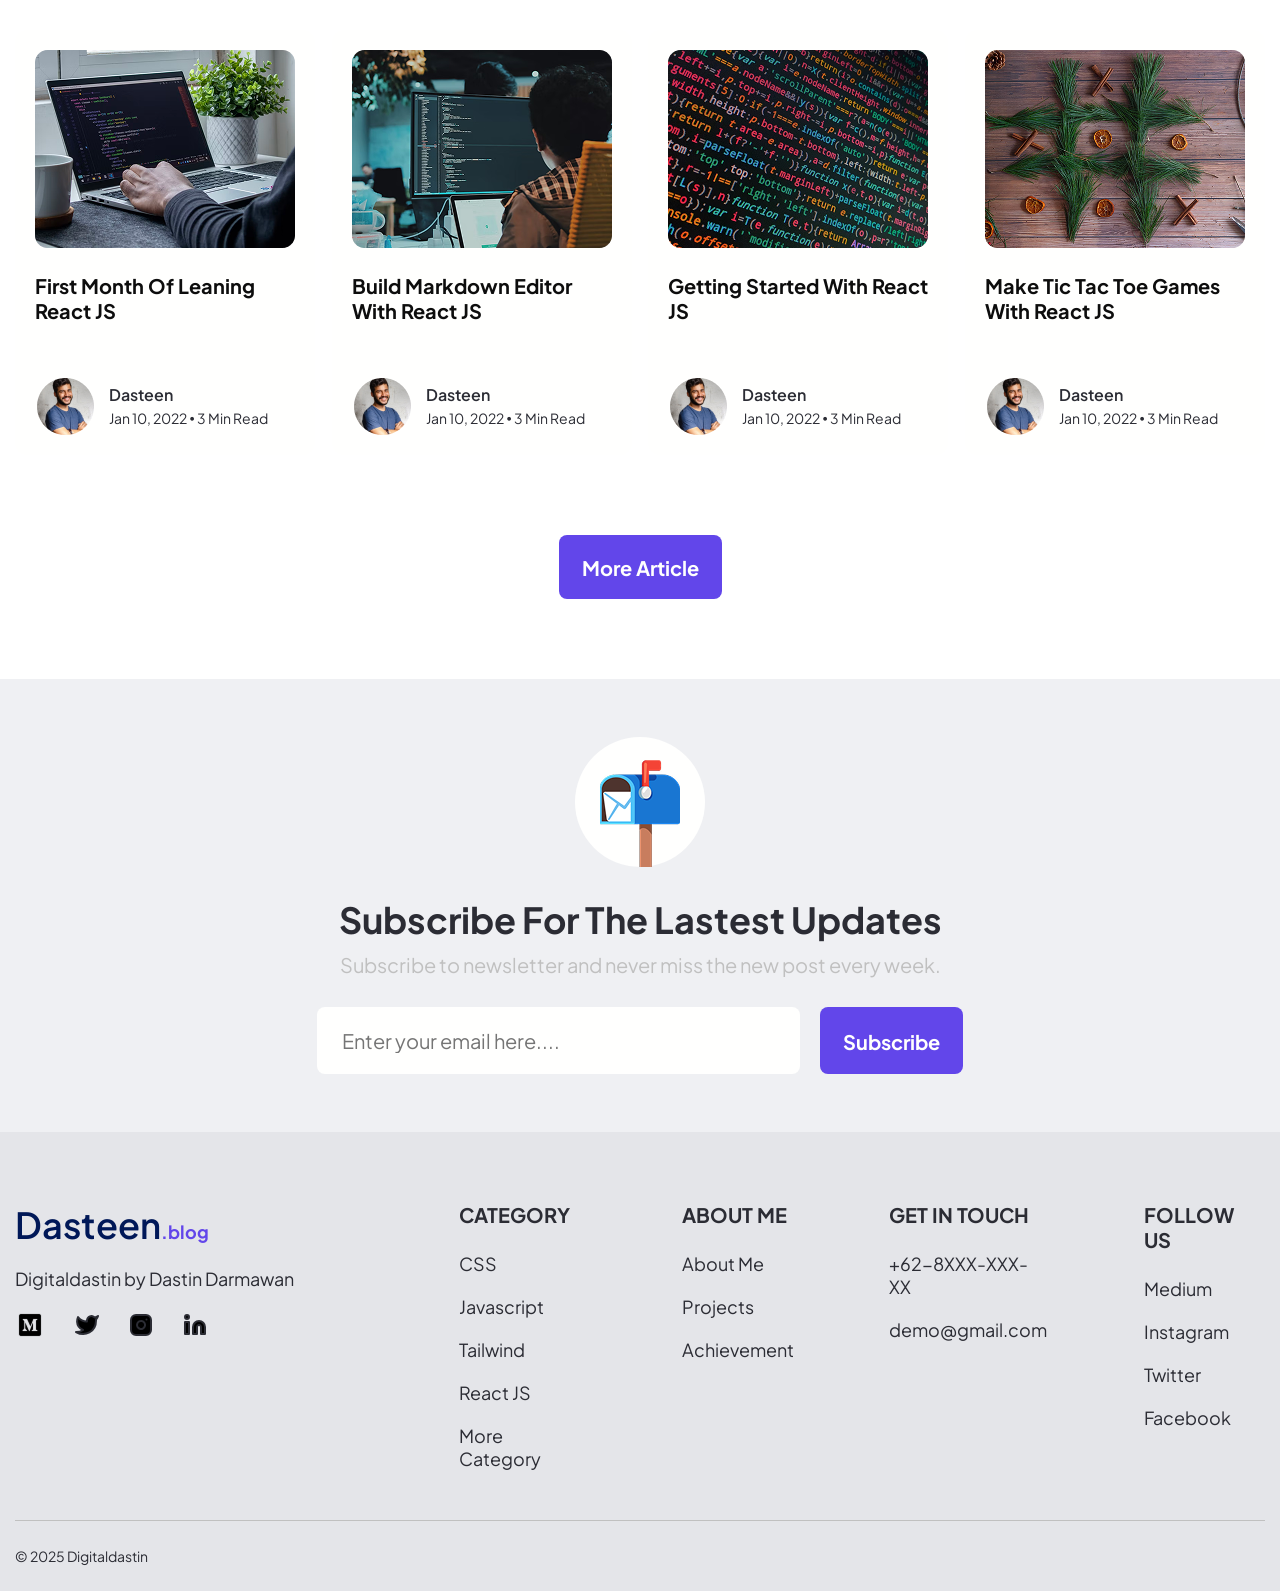
==== commit 87bcf011: "change index.html, style.css" ====
--- a/index.html
+++ b/index.html
@@ -460,18 +460,18 @@
                     <p>Digitaldastin by Dastin Darmawan</p>
                     <div class="logo-icons">
                         <img src="img/logo-1.png" alt="logo">
-                        <svg xmlns="http://www.w3.org/2000/svg" width="24" height="20" viewBox="0 0 24 20" fill="none">
+                        <svg xmlns="http://www.w3.org/2000/svg" width="24" height="20" viewBox="0 0 24 20">
                             <path d="M23 1.03813C22.0424 1.71361 20.9821 2.23024 19.86 2.56813C19.2577 1.87564 18.4573 1.38482 17.567 1.16206C16.6767 0.939292 15.7395 0.995328 14.8821 1.32259C14.0247 1.64984 13.2884 2.23253 12.773 2.99185C12.2575 3.75116 11.9877 4.65047 12 5.56813V6.56813C10.2426 6.6137 8.50127 6.22394 6.93101 5.43358C5.36074 4.64321 4.01032 3.47677 3 2.03813C3 2.03813 -1 11.0381 8 15.0381C5.94053 16.4361 3.48716 17.1371 1 17.0381C10 22.0381 21 17.0381 21 5.53813C20.9991 5.25959 20.9723 4.98173 20.92 4.70813C21.9406 3.70163 22.6608 2.43084 23 1.03813V1.03813Z"
                                   stroke="#2B2C34" stroke-width="2" stroke-linecap="round" stroke-linejoin="round"/>
                         </svg>
-                        <svg xmlns="http://www.w3.org/2000/svg" width="24" height="24" viewBox="0 0 24 24" fill="none">
+                        <svg xmlns="http://www.w3.org/2000/svg" width="24" height="24" viewBox="0 0 24 24">
                             <path d="M17 2H7C4.23858 2 2 4.23858 2 7V17C2 19.7614 4.23858 22 7 22H17C19.7614 22 22 19.7614 22 17V7C22 4.23858 19.7614 2 17 2Z"
                                   stroke="#2B2C34" stroke-width="2" stroke-linecap="round" stroke-linejoin="round"/>
                             <path d="M16 11.3701C16.1234 12.2023 15.9812 13.0523 15.5937 13.7991C15.2062 14.5459 14.5931 15.1515 13.8416 15.5297C13.0901 15.908 12.2384 16.0397 11.4077 15.906C10.5771 15.7723 9.80971 15.3801 9.21479 14.7852C8.61987 14.1903 8.22768 13.4229 8.09402 12.5923C7.96035 11.7616 8.09202 10.91 8.47028 10.1584C8.84854 9.40691 9.45414 8.7938 10.2009 8.4063C10.9477 8.0188 11.7977 7.87665 12.63 8.00006C13.4789 8.12594 14.2648 8.52152 14.8716 9.12836C15.4785 9.73521 15.8741 10.5211 16 11.3701Z"
                                   stroke="#2B2C34" stroke-width="2" stroke-linecap="round" stroke-linejoin="round"/>
                             <path d="M17.5 6.5H17.51" stroke="#2B2C34" stroke-width="2" stroke-linecap="round" stroke-linejoin="round"/>
                         </svg>
-                        <svg xmlns="http://www.w3.org/2000/svg" width="24" height="24" viewBox="0 0 24 24" fill="none">
+                        <svg xmlns="http://www.w3.org/2000/svg" width="24" height="24" viewBox="0 0 24 24">
                             <path d="M16 8C17.5913 8 19.1174 8.63214 20.2426 9.75736C21.3679 10.8826 22 12.4087 22 14V21H18V14C18 13.4696 17.7893 12.9609 17.4142 12.5858C17.0391 12.2107 16.5304 12 16 12C15.4696 12 14.9609 12.2107 14.5858 12.5858C14.2107 12.9609 14 13.4696 14 14V21H10V14C10 12.4087 10.6321 10.8826 11.7574 9.75736C12.8826 8.63214 14.4087 8 16 8V8Z"
                                   stroke="#2B2C34" stroke-width="2" stroke-linecap="round" stroke-linejoin="round"/>
                             <path d="M6 9H2V21H6V9Z" stroke="#2B2C34" stroke-width="2" stroke-linecap="round" stroke-linejoin="round"/>
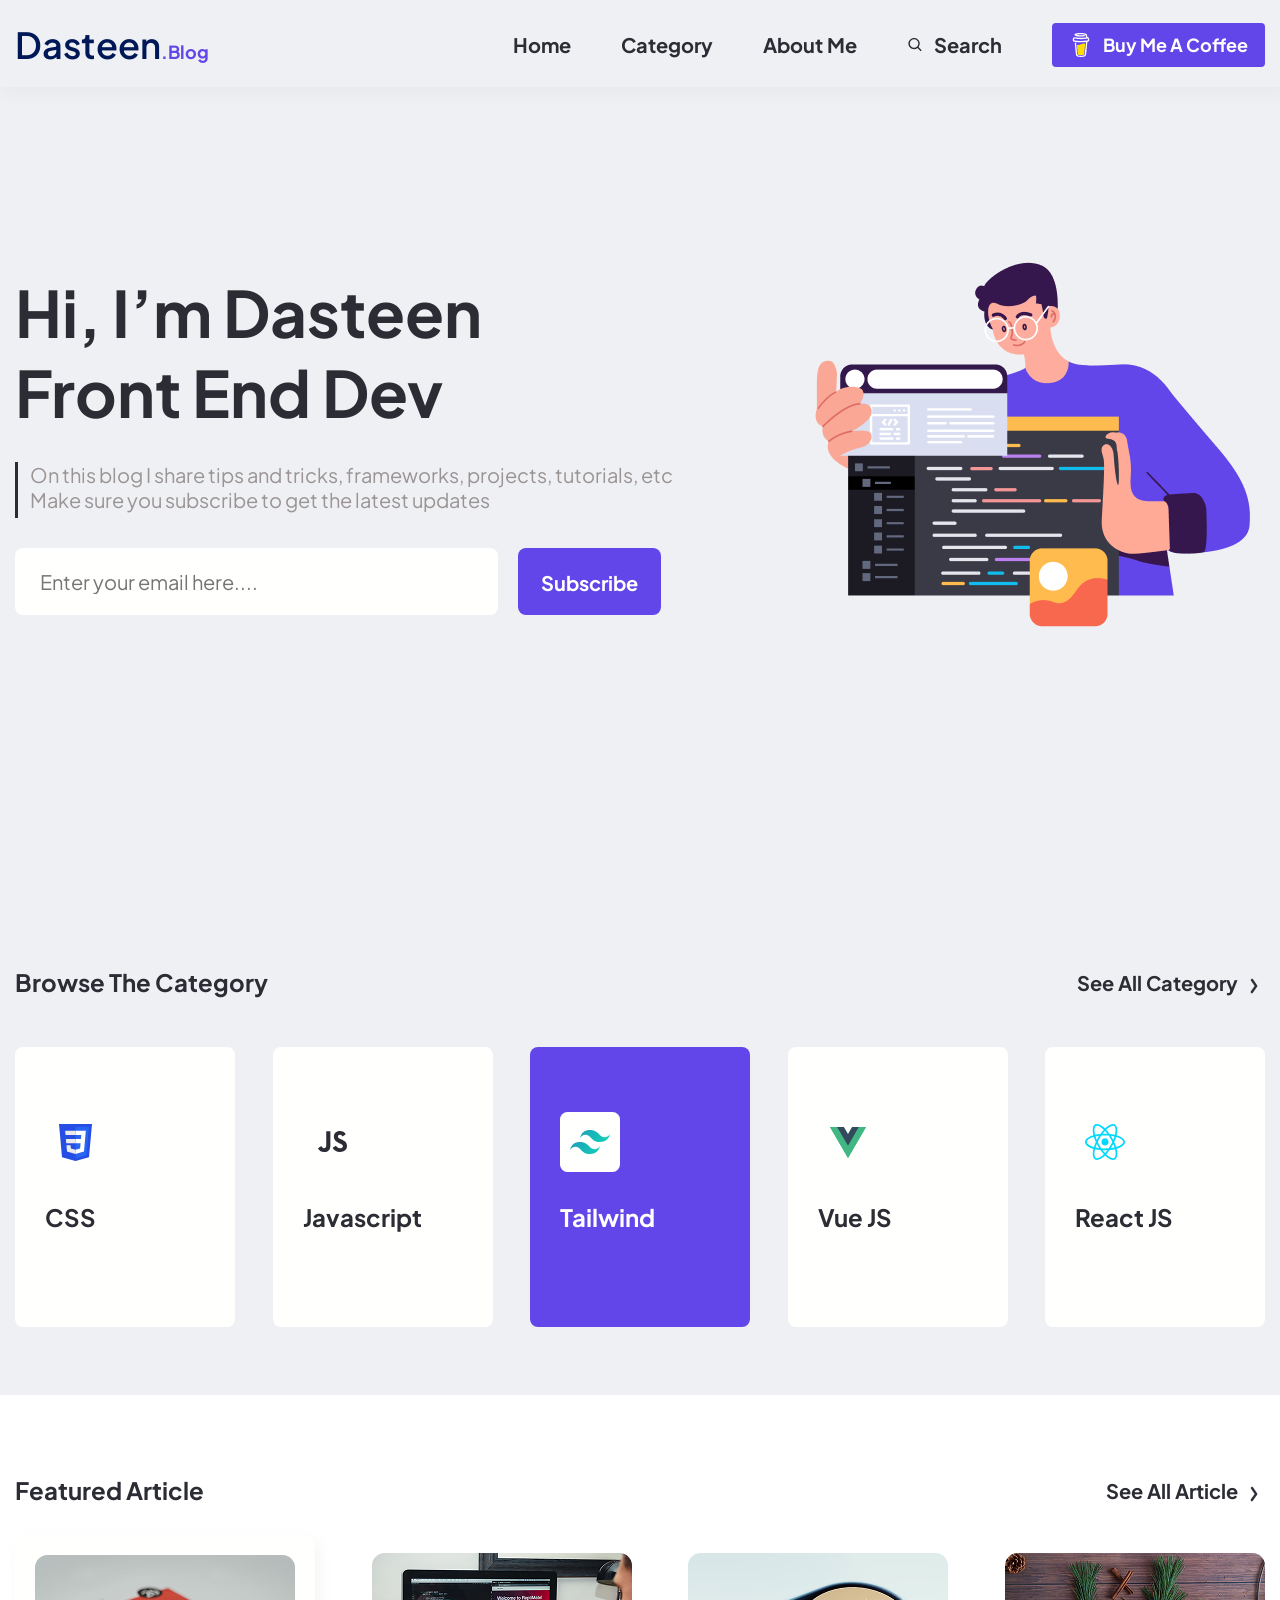
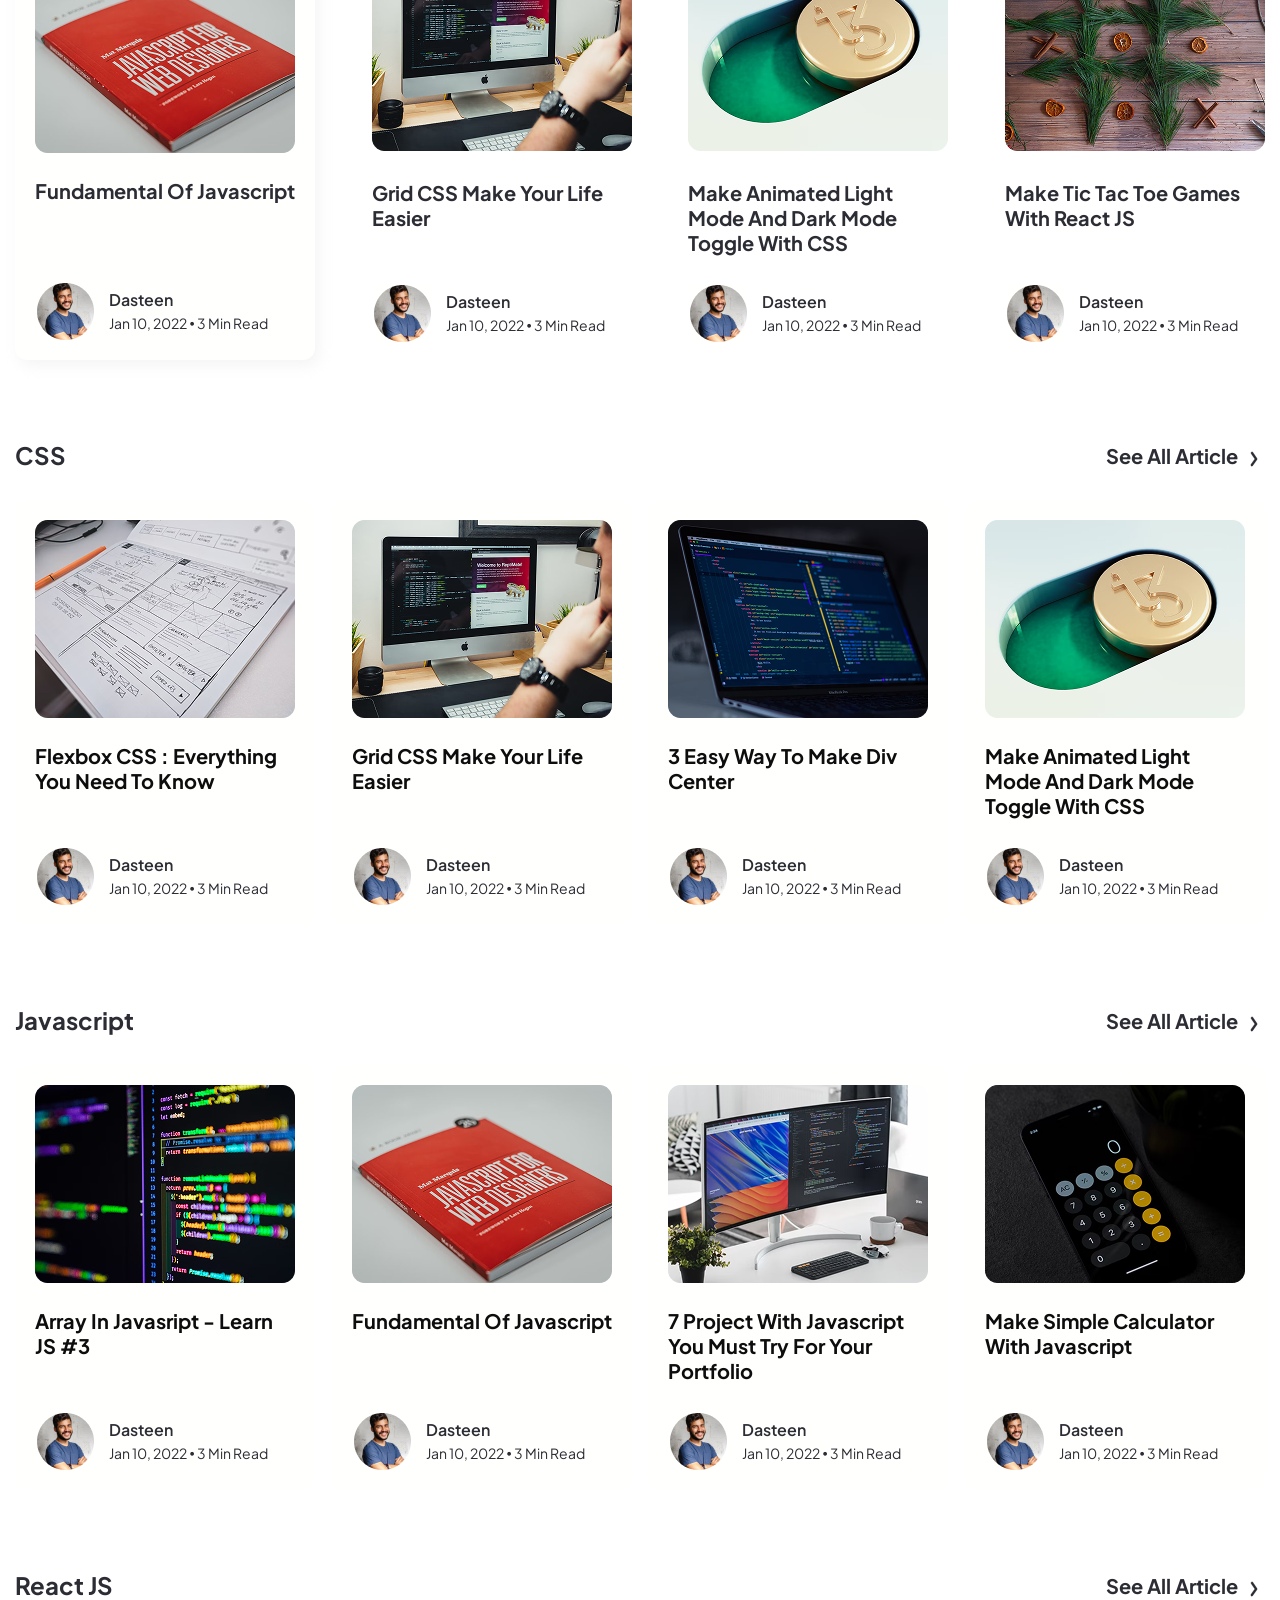
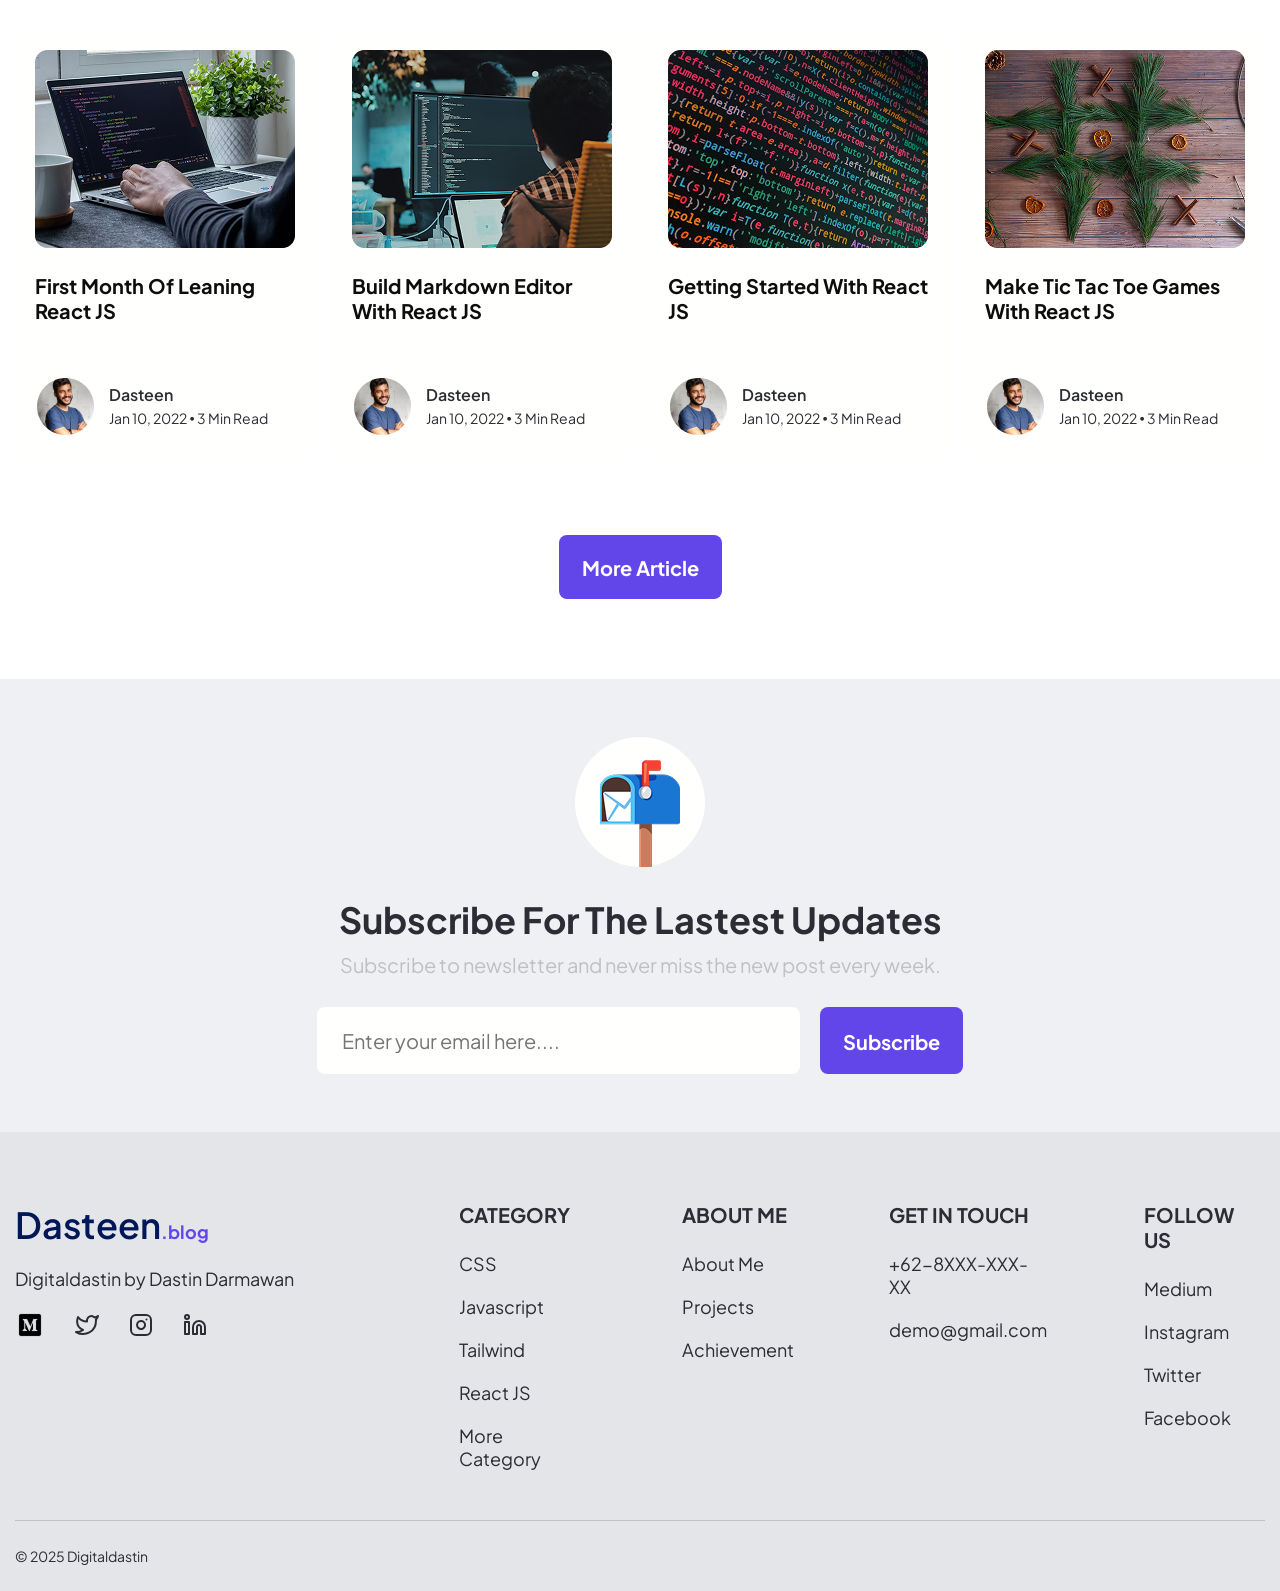
==== commit d396fb23: "change index.html, style.css" ====
--- a/index.html
+++ b/index.html
@@ -460,18 +460,18 @@
                     <p>Digitaldastin by Dastin Darmawan</p>
                     <div class="logo-icons">
                         <img src="img/logo-1.png" alt="logo">
-                        <svg xmlns="http://www.w3.org/2000/svg" width="24" height="20" viewBox="0 0 24 20">
+                        <svg xmlns="http://www.w3.org/2000/svg" width="24" height="20" viewBox="0 0 24 20" fill="none">
                             <path d="M23 1.03813C22.0424 1.71361 20.9821 2.23024 19.86 2.56813C19.2577 1.87564 18.4573 1.38482 17.567 1.16206C16.6767 0.939292 15.7395 0.995328 14.8821 1.32259C14.0247 1.64984 13.2884 2.23253 12.773 2.99185C12.2575 3.75116 11.9877 4.65047 12 5.56813V6.56813C10.2426 6.6137 8.50127 6.22394 6.93101 5.43358C5.36074 4.64321 4.01032 3.47677 3 2.03813C3 2.03813 -1 11.0381 8 15.0381C5.94053 16.4361 3.48716 17.1371 1 17.0381C10 22.0381 21 17.0381 21 5.53813C20.9991 5.25959 20.9723 4.98173 20.92 4.70813C21.9406 3.70163 22.6608 2.43084 23 1.03813V1.03813Z"
                                   stroke="#2B2C34" stroke-width="2" stroke-linecap="round" stroke-linejoin="round"/>
                         </svg>
-                        <svg xmlns="http://www.w3.org/2000/svg" width="24" height="24" viewBox="0 0 24 24">
+                        <svg xmlns="http://www.w3.org/2000/svg" width="24" height="24" viewBox="0 0 24 24" fill="none">
                             <path d="M17 2H7C4.23858 2 2 4.23858 2 7V17C2 19.7614 4.23858 22 7 22H17C19.7614 22 22 19.7614 22 17V7C22 4.23858 19.7614 2 17 2Z"
                                   stroke="#2B2C34" stroke-width="2" stroke-linecap="round" stroke-linejoin="round"/>
                             <path d="M16 11.3701C16.1234 12.2023 15.9812 13.0523 15.5937 13.7991C15.2062 14.5459 14.5931 15.1515 13.8416 15.5297C13.0901 15.908 12.2384 16.0397 11.4077 15.906C10.5771 15.7723 9.80971 15.3801 9.21479 14.7852C8.61987 14.1903 8.22768 13.4229 8.09402 12.5923C7.96035 11.7616 8.09202 10.91 8.47028 10.1584C8.84854 9.40691 9.45414 8.7938 10.2009 8.4063C10.9477 8.0188 11.7977 7.87665 12.63 8.00006C13.4789 8.12594 14.2648 8.52152 14.8716 9.12836C15.4785 9.73521 15.8741 10.5211 16 11.3701Z"
                                   stroke="#2B2C34" stroke-width="2" stroke-linecap="round" stroke-linejoin="round"/>
                             <path d="M17.5 6.5H17.51" stroke="#2B2C34" stroke-width="2" stroke-linecap="round" stroke-linejoin="round"/>
                         </svg>
-                        <svg xmlns="http://www.w3.org/2000/svg" width="24" height="24" viewBox="0 0 24 24">
+                        <svg xmlns="http://www.w3.org/2000/svg" width="24" height="24" viewBox="0 0 24 24" fill="none">
                             <path d="M16 8C17.5913 8 19.1174 8.63214 20.2426 9.75736C21.3679 10.8826 22 12.4087 22 14V21H18V14C18 13.4696 17.7893 12.9609 17.4142 12.5858C17.0391 12.2107 16.5304 12 16 12C15.4696 12 14.9609 12.2107 14.5858 12.5858C14.2107 12.9609 14 13.4696 14 14V21H10V14C10 12.4087 10.6321 10.8826 11.7574 9.75736C12.8826 8.63214 14.4087 8 16 8V8Z"
                                   stroke="#2B2C34" stroke-width="2" stroke-linecap="round" stroke-linejoin="round"/>
                             <path d="M6 9H2V21H6V9Z" stroke="#2B2C34" stroke-width="2" stroke-linecap="round" stroke-linejoin="round"/>
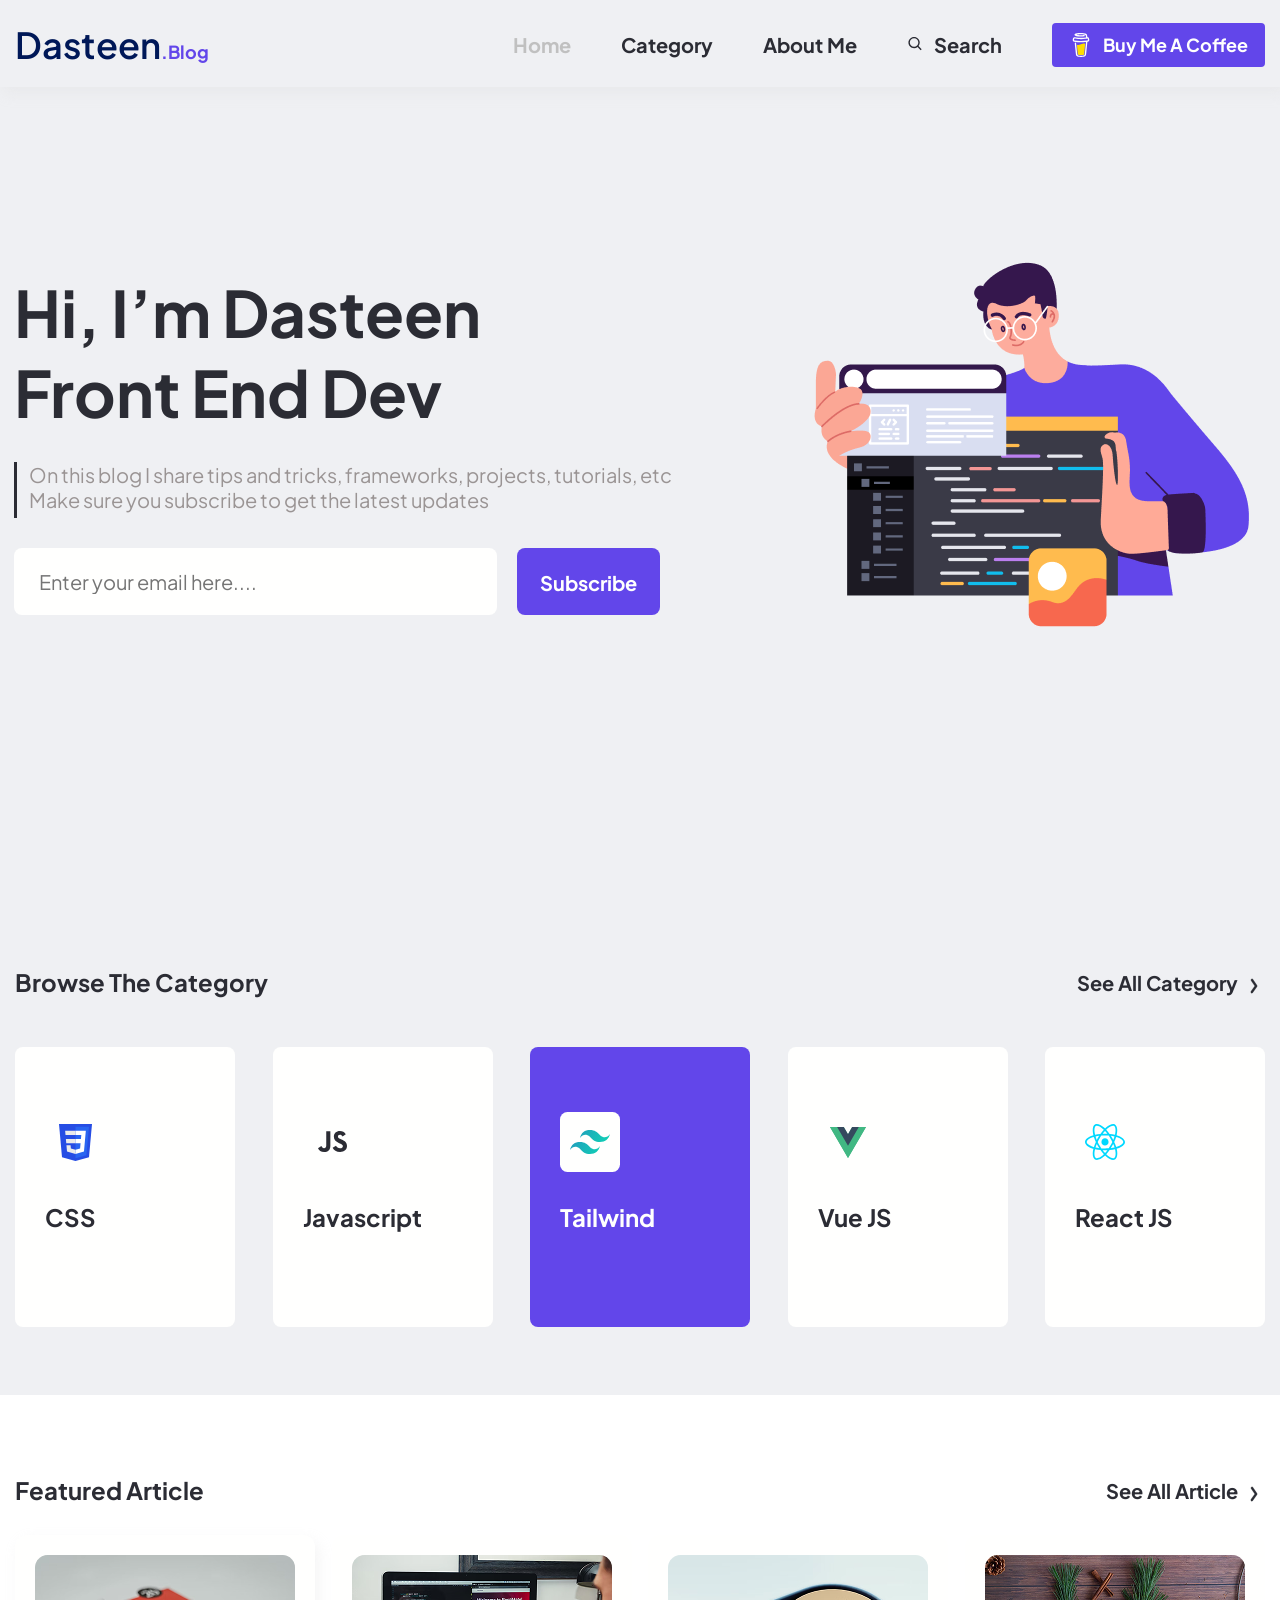
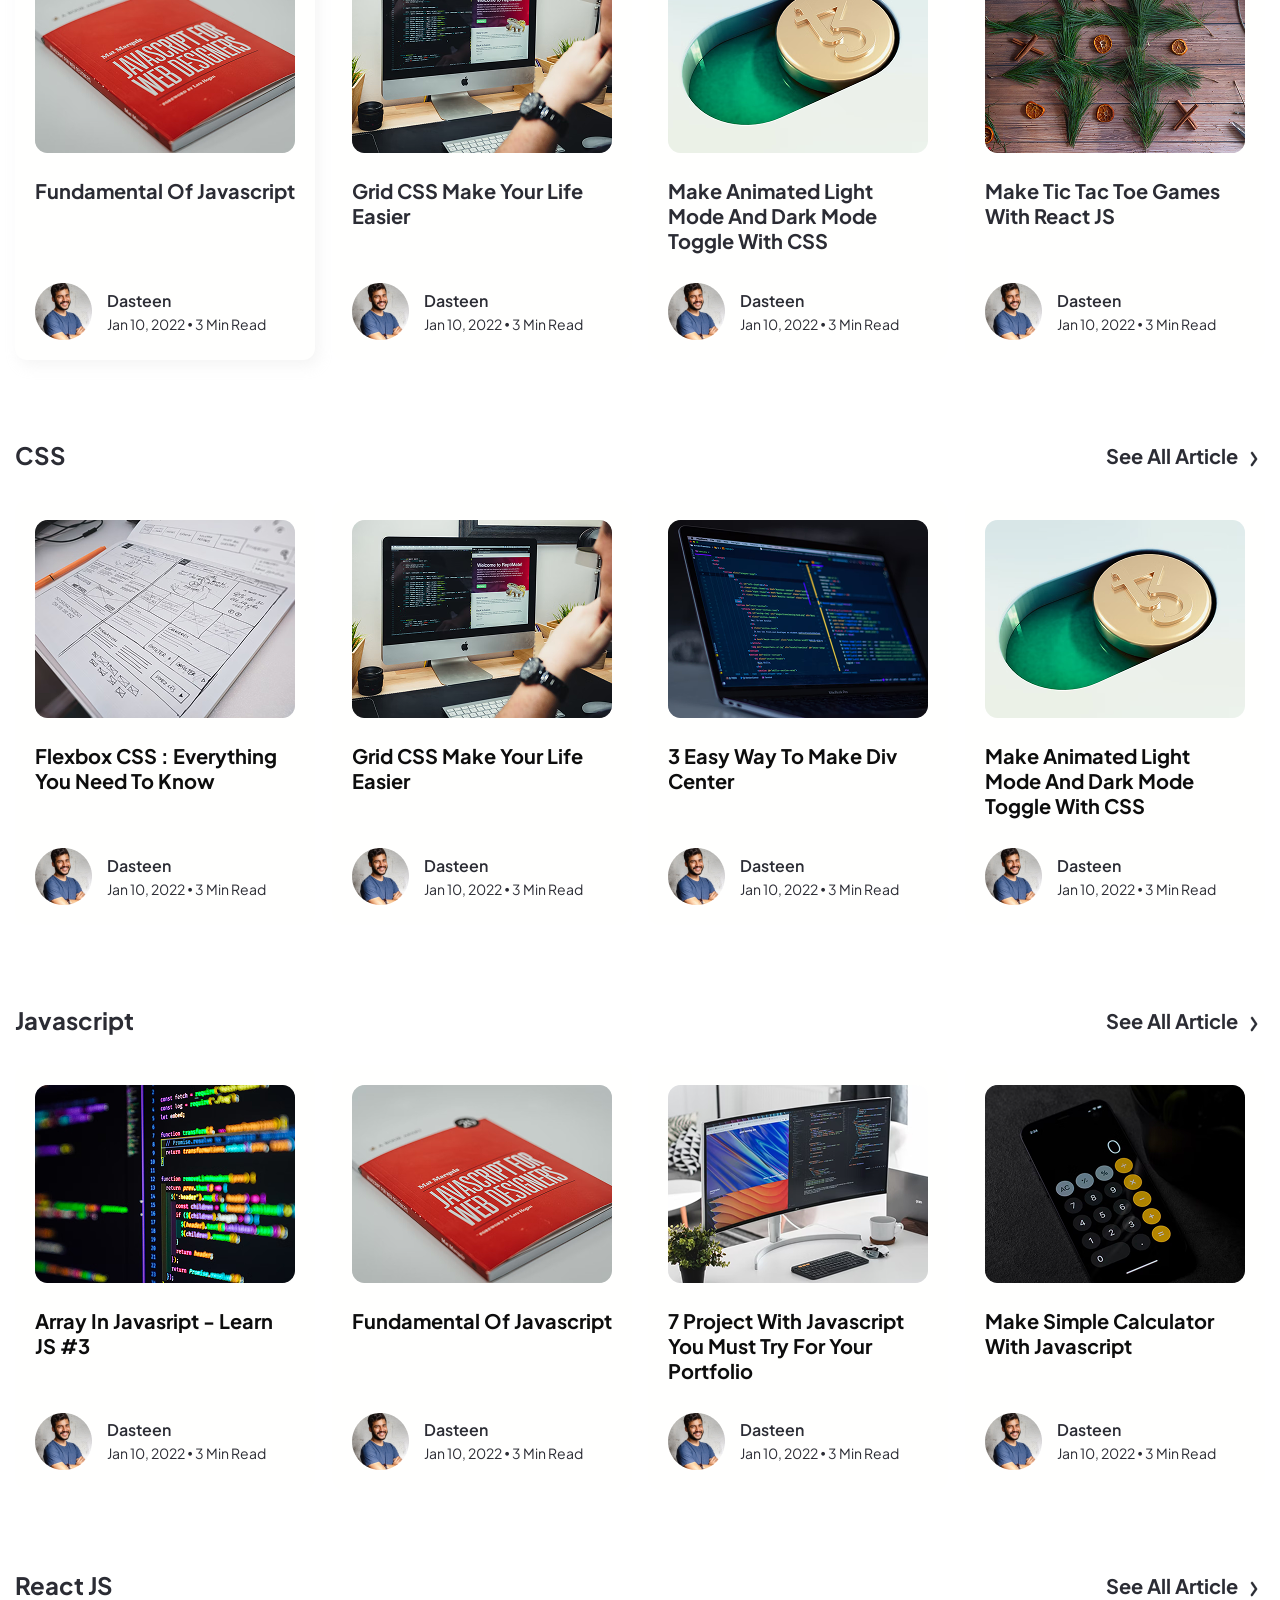
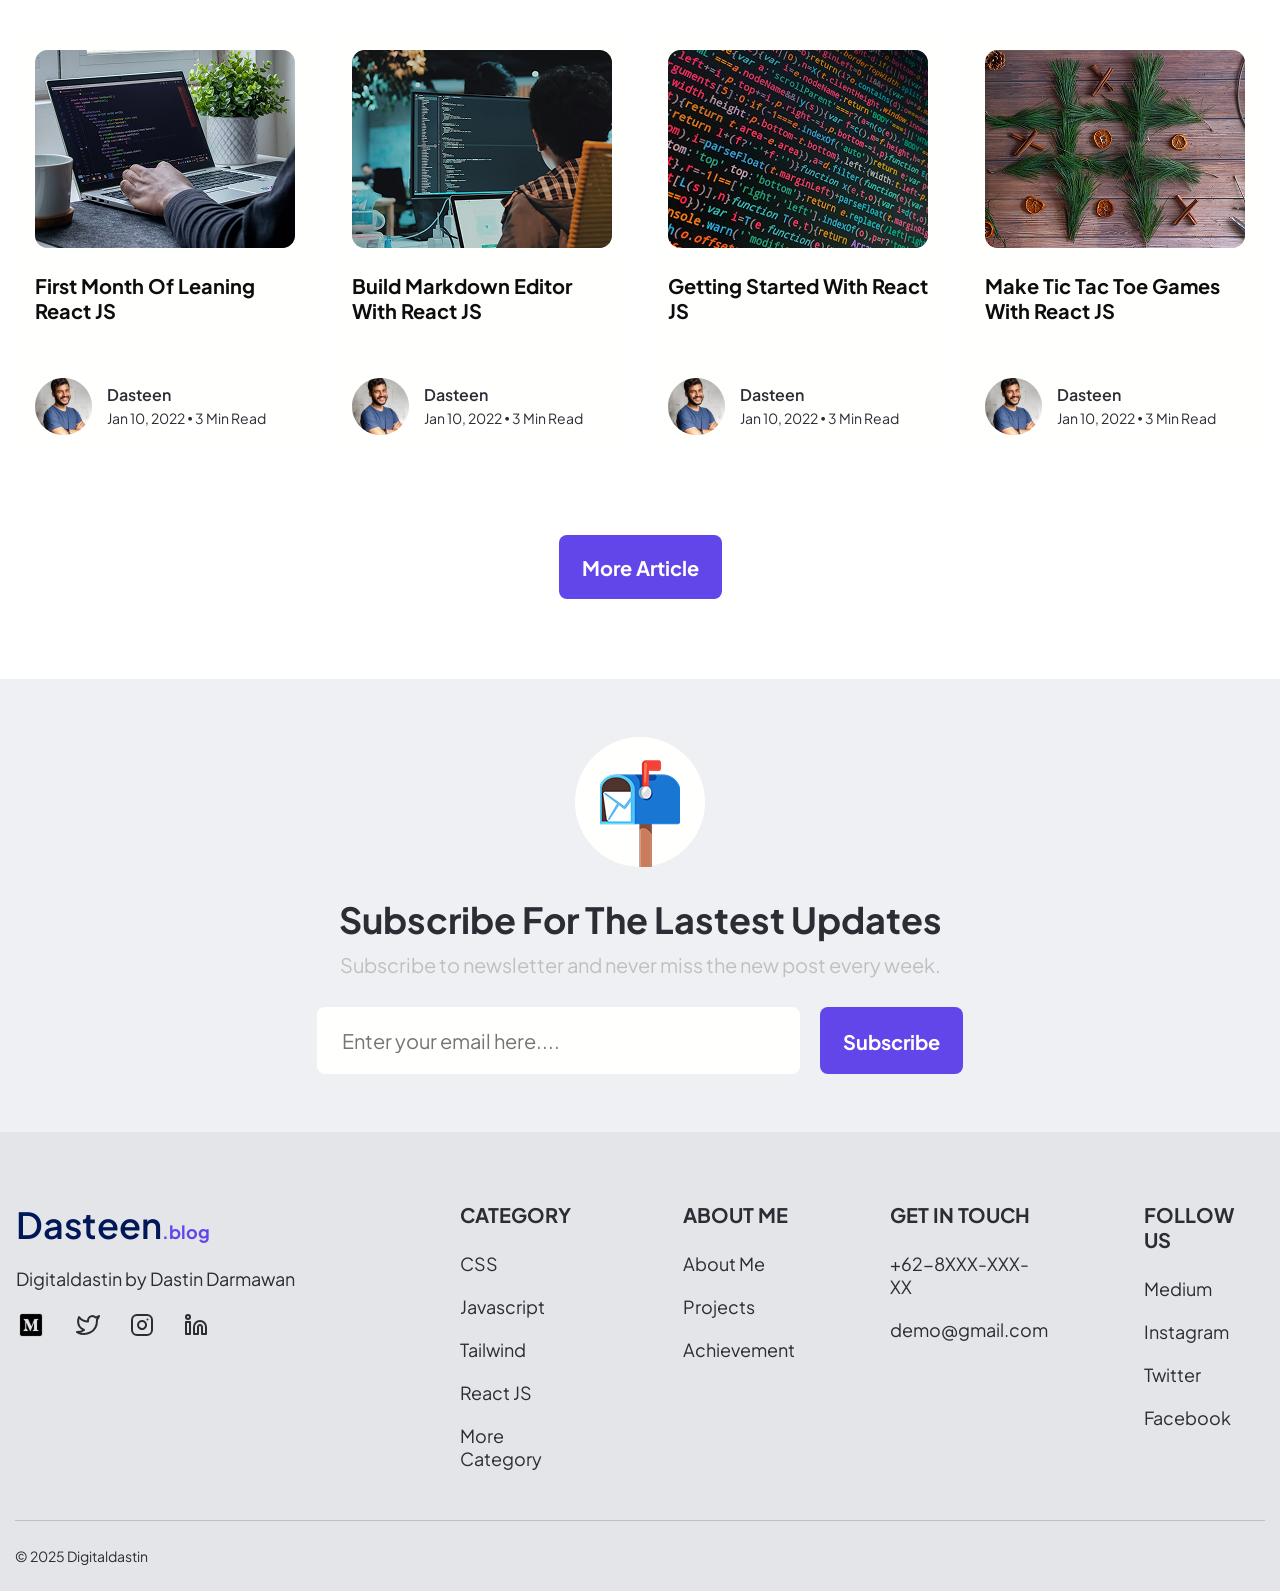
==== commit 31fd1dae: "change index.html, style.css, add about_me.html, category.html, style-category.css" ====
--- a/index.html
+++ b/index.html
@@ -4,23 +4,24 @@
     <meta charset="UTF-8">
     <meta name="viewport" content="width=device-width, user-scalable=no, initial-scale=1.0, maximum-scale=1.0, minimum-scale=1.0">
     <meta http-equiv="X-UA-Compatible" content="ie=edge">
-    <title>Dasteen.Blog</title>
+    <title>Dasteen.Blog | Home</title>
     <link rel="stylesheet" href="style.css">
 </head>
 <body>
 <header>
     <div class="header-container">
-        <div class="logo">
+        <div class="header-logo">
             <a href="#">
                 <h3>Dasteen<span>.Blog</span></h3>
             </a>
         </div>
         <nav>
             <ul>
-                <li><a href="#">Home</a></li>
-                <li><a href="#">Category</a></li>
-                <li><a href="#">About Me</a></li>
-                <li><a href="#">
+                <li><a href="index.html" class="active-link">Home</a></li>
+                <li><a href="category.html">Category</a></li>
+                <li><a href="about_me.html">About Me</a></li>
+                <li>
+                    <a href="#">
                     <div>
                         <svg xmlns="http://www.w3.org/2000/svg" width="17" height="18" viewBox="0 0 17 18">
                             <path d="M7.08329 13.2501C8.34057 13.2498 9.56161 12.8289 10.552 12.0544L13.6658 15.1682L14.6674 14.1667L11.5536 11.0528C12.3285 10.0623 12.7497 8.84102 12.75 7.58341C12.75 4.45896 10.2077 1.91675 7.08329 1.91675C3.95883 1.91675 1.41663 4.45896 1.41663 7.58341C1.41663 10.7079 3.95883 13.2501 7.08329 13.2501ZM7.08329 3.33341C9.42717 3.33341 11.3333 5.23954 11.3333 7.58341C11.3333 9.92729 9.42717 11.8334 7.08329 11.8334C4.73942 11.8334 2.83329 9.92729 2.83329 7.58341C2.83329 5.23954 4.73942 3.33341 7.08329 3.33341Z"
@@ -28,25 +29,30 @@
                         </svg>
                         Search
                     </div>
-                </a></li>
-                <li><a href="#" class="header-button">
-                    <svg xmlns="http://www.w3.org/2000/svg" width="24" height="24" viewBox="0 0 24 24">
-                        <path d="M20.2161 6.41496L20.0841 5.74896C19.9651 5.15096 19.6961 4.58596 19.0831 4.36996C18.8861 4.30096 18.6631 4.27196 18.5131 4.12896C18.3611 3.98596 18.3171 3.76296 18.2821 3.55696C18.2171 3.17896 18.1571 2.80096 18.0901 2.42396C18.0331 2.09896 17.9881 1.73396 17.8401 1.43696C17.6451 1.03696 17.2431 0.802961 16.8441 0.648961C16.6393 0.57239 16.4303 0.507617 16.2181 0.454961C15.2181 0.191961 14.1681 0.0949609 13.1411 0.0389609C11.9078 -0.0288453 10.6713 -0.00812547 9.44105 0.100961C8.52605 0.183961 7.56105 0.284961 6.69105 0.600961C6.37305 0.716961 6.04505 0.856961 5.80305 1.10196C5.50605 1.40396 5.41005 1.87196 5.62605 2.24796C5.78005 2.51496 6.04105 2.70396 6.31805 2.82796C6.67805 2.98996 7.05505 3.11196 7.44105 3.19396C8.51605 3.43196 9.63005 3.52496 10.7281 3.56396C11.9461 3.61396 13.1651 3.57396 14.3781 3.44596C14.6771 3.41296 14.9761 3.37296 15.2741 3.32696C15.6261 3.27296 15.8521 2.81396 15.7481 2.49296C15.6241 2.10996 15.2911 1.96196 14.9141 2.01996C14.4481 2.09396 13.9541 2.12796 13.5321 2.16596C12.3551 2.24596 11.1741 2.24796 9.99605 2.17196C9.60952 2.14638 9.22372 2.1107 8.83905 2.06496C8.75305 2.05496 8.65905 2.03996 8.58105 2.02896C8.33805 1.99296 8.09705 1.94896 7.85705 1.89896C7.74605 1.87196 7.74605 1.71396 7.85705 1.68696H7.86205C8.13905 1.62696 8.41905 1.57896 8.70005 1.53996H8.70205C8.83305 1.53096 8.96505 1.50796 9.09605 1.49196C10.234 1.37386 11.3787 1.33376 12.5221 1.37196C13.1961 1.39096 13.8691 1.43896 14.5391 1.51596L14.7671 1.54696C15.0341 1.58696 15.3001 1.63496 15.5651 1.69196C15.9571 1.77696 16.4601 1.80496 16.6351 2.23396C16.6901 2.37096 16.7151 2.52196 16.7461 2.66496L17.0651 4.14896C17.0718 4.18078 17.072 4.21365 17.0655 4.24553C17.059 4.27741 17.046 4.30761 17.0273 4.33425C17.0087 4.36089 16.9847 4.3834 16.957 4.40038C16.9292 4.41737 16.8983 4.42846 16.8661 4.43296H16.8631C16.8261 4.43896 16.7881 4.44296 16.7511 4.44796C15.1781 4.64865 13.5938 4.74719 12.0081 4.74296C10.4369 4.74134 8.86736 4.6398 7.30905 4.43896C7.16905 4.42196 7.01605 4.39696 6.89205 4.37896C6.56605 4.33096 6.24305 4.27096 5.91905 4.21796C5.52605 4.15296 5.15105 4.18596 4.79605 4.37896C4.50605 4.53896 4.26905 4.78296 4.12105 5.07996C3.96705 5.39596 3.92205 5.73996 3.85405 6.07996C3.78505 6.41996 3.67805 6.78696 3.71905 7.13596C3.80605 7.88896 4.33205 8.50096 5.08905 8.63796C8.83252 9.30602 12.6526 9.43265 16.4321 9.01396C16.5039 9.00579 16.5766 9.01384 16.6449 9.03751C16.7131 9.06118 16.7752 9.09987 16.8266 9.15073C16.8779 9.20159 16.9172 9.26333 16.9415 9.33138C16.9658 9.39944 16.9745 9.47208 16.9671 9.54396L16.8961 10.241L15.8781 20.148C15.8371 20.558 15.8311 20.98 15.7531 21.385C15.6311 22.022 15.2001 22.413 14.5711 22.556C13.9941 22.687 13.4061 22.756 12.8151 22.761C12.1591 22.765 11.5051 22.736 10.8491 22.739C10.1501 22.743 9.29305 22.679 8.75405 22.159C8.27905 21.701 8.21405 20.985 8.14905 20.366L7.41805 13.353L7.09605 10.259C7.05905 9.90796 6.81005 9.56396 6.41805 9.58096C6.08205 9.59596 5.70005 9.88096 5.74005 10.26L5.96805 12.445L6.91705 21.557C7.06405 22.901 8.09105 23.625 9.36305 23.829C10.1051 23.949 10.8661 23.973 11.6201 23.985C12.5861 24.001 13.5621 24.038 14.5121 23.863C15.9201 23.605 16.9771 22.665 17.1281 21.206C17.4681 17.874 17.8111 14.543 18.1521 11.211L18.3671 9.12396C18.3776 9.02047 18.4213 8.92315 18.4915 8.84641C18.5618 8.76968 18.6549 8.71762 18.7571 8.69796C19.1591 8.61996 19.5441 8.48596 19.8311 8.17996C20.2861 7.69196 20.3771 7.05696 20.2161 6.41496ZM18.7381 7.18696C18.5931 7.32396 18.3751 7.38796 18.1601 7.41996C15.7441 7.77896 13.2941 7.95996 10.8521 7.87996C9.10405 7.81996 7.37505 7.62596 5.64505 7.38196C5.47505 7.35796 5.29205 7.32696 5.17505 7.20196C4.95505 6.96596 5.06405 6.49196 5.12105 6.20696C5.17305 5.94696 5.27305 5.59796 5.58405 5.56096C6.06805 5.50396 6.63005 5.70896 7.11005 5.78096C7.68705 5.86896 8.26605 5.93996 8.84705 5.99296C11.3271 6.21896 13.8491 6.18296 16.3191 5.85296C16.7691 5.79296 17.2181 5.72296 17.6641 5.64296C18.0631 5.57096 18.5041 5.43696 18.7441 5.84896C18.9101 6.12996 18.9321 6.50596 18.9061 6.82296C18.8982 6.9614 18.8377 7.0916 18.7371 7.18696H18.7381Z"
-                              fill="#FFFFFE"/>
-                        <path d="M9.47012 11.8751C10.7391 11.8751 11.7171 11.4571 12.5791 11.0871C13.3481 10.7581 14.0131 10.4741 14.8391 10.4741C15.2901 10.4783 15.737 10.5588 16.1611 10.7121L15.2211 20.6621C15.1561 21.4421 14.5051 22.0421 13.7221 22.0421C13.7221 22.0421 12.3831 22.1071 11.9361 22.1071C11.5211 22.1071 10.2781 22.0421 10.2781 22.0421C9.49512 22.0421 8.84312 21.4421 8.77812 20.6621L7.90112 11.6581C8.41195 11.8008 8.93973 11.8738 9.47012 11.8751Z"
-                              fill="#FFDD00"/>
-                    </svg>
-                    Buy Me a Coffee
-                </a></li>
+                </a>
+                </li>
+                <li>
+                    <a href="#">
+                    <div class="header-button">
+                        <svg xmlns="http://www.w3.org/2000/svg" width="24" height="24" viewBox="0 0 24 24">
+                            <path d="M20.2161 6.41496L20.0841 5.74896C19.9651 5.15096 19.6961 4.58596 19.0831 4.36996C18.8861 4.30096 18.6631 4.27196 18.5131 4.12896C18.3611 3.98596 18.3171 3.76296 18.2821 3.55696C18.2171 3.17896 18.1571 2.80096 18.0901 2.42396C18.0331 2.09896 17.9881 1.73396 17.8401 1.43696C17.6451 1.03696 17.2431 0.802961 16.8441 0.648961C16.6393 0.57239 16.4303 0.507617 16.2181 0.454961C15.2181 0.191961 14.1681 0.0949609 13.1411 0.0389609C11.9078 -0.0288453 10.6713 -0.00812547 9.44105 0.100961C8.52605 0.183961 7.56105 0.284961 6.69105 0.600961C6.37305 0.716961 6.04505 0.856961 5.80305 1.10196C5.50605 1.40396 5.41005 1.87196 5.62605 2.24796C5.78005 2.51496 6.04105 2.70396 6.31805 2.82796C6.67805 2.98996 7.05505 3.11196 7.44105 3.19396C8.51605 3.43196 9.63005 3.52496 10.7281 3.56396C11.9461 3.61396 13.1651 3.57396 14.3781 3.44596C14.6771 3.41296 14.9761 3.37296 15.2741 3.32696C15.6261 3.27296 15.8521 2.81396 15.7481 2.49296C15.6241 2.10996 15.2911 1.96196 14.9141 2.01996C14.4481 2.09396 13.9541 2.12796 13.5321 2.16596C12.3551 2.24596 11.1741 2.24796 9.99605 2.17196C9.60952 2.14638 9.22372 2.1107 8.83905 2.06496C8.75305 2.05496 8.65905 2.03996 8.58105 2.02896C8.33805 1.99296 8.09705 1.94896 7.85705 1.89896C7.74605 1.87196 7.74605 1.71396 7.85705 1.68696H7.86205C8.13905 1.62696 8.41905 1.57896 8.70005 1.53996H8.70205C8.83305 1.53096 8.96505 1.50796 9.09605 1.49196C10.234 1.37386 11.3787 1.33376 12.5221 1.37196C13.1961 1.39096 13.8691 1.43896 14.5391 1.51596L14.7671 1.54696C15.0341 1.58696 15.3001 1.63496 15.5651 1.69196C15.9571 1.77696 16.4601 1.80496 16.6351 2.23396C16.6901 2.37096 16.7151 2.52196 16.7461 2.66496L17.0651 4.14896C17.0718 4.18078 17.072 4.21365 17.0655 4.24553C17.059 4.27741 17.046 4.30761 17.0273 4.33425C17.0087 4.36089 16.9847 4.3834 16.957 4.40038C16.9292 4.41737 16.8983 4.42846 16.8661 4.43296H16.8631C16.8261 4.43896 16.7881 4.44296 16.7511 4.44796C15.1781 4.64865 13.5938 4.74719 12.0081 4.74296C10.4369 4.74134 8.86736 4.6398 7.30905 4.43896C7.16905 4.42196 7.01605 4.39696 6.89205 4.37896C6.56605 4.33096 6.24305 4.27096 5.91905 4.21796C5.52605 4.15296 5.15105 4.18596 4.79605 4.37896C4.50605 4.53896 4.26905 4.78296 4.12105 5.07996C3.96705 5.39596 3.92205 5.73996 3.85405 6.07996C3.78505 6.41996 3.67805 6.78696 3.71905 7.13596C3.80605 7.88896 4.33205 8.50096 5.08905 8.63796C8.83252 9.30602 12.6526 9.43265 16.4321 9.01396C16.5039 9.00579 16.5766 9.01384 16.6449 9.03751C16.7131 9.06118 16.7752 9.09987 16.8266 9.15073C16.8779 9.20159 16.9172 9.26333 16.9415 9.33138C16.9658 9.39944 16.9745 9.47208 16.9671 9.54396L16.8961 10.241L15.8781 20.148C15.8371 20.558 15.8311 20.98 15.7531 21.385C15.6311 22.022 15.2001 22.413 14.5711 22.556C13.9941 22.687 13.4061 22.756 12.8151 22.761C12.1591 22.765 11.5051 22.736 10.8491 22.739C10.1501 22.743 9.29305 22.679 8.75405 22.159C8.27905 21.701 8.21405 20.985 8.14905 20.366L7.41805 13.353L7.09605 10.259C7.05905 9.90796 6.81005 9.56396 6.41805 9.58096C6.08205 9.59596 5.70005 9.88096 5.74005 10.26L5.96805 12.445L6.91705 21.557C7.06405 22.901 8.09105 23.625 9.36305 23.829C10.1051 23.949 10.8661 23.973 11.6201 23.985C12.5861 24.001 13.5621 24.038 14.5121 23.863C15.9201 23.605 16.9771 22.665 17.1281 21.206C17.4681 17.874 17.8111 14.543 18.1521 11.211L18.3671 9.12396C18.3776 9.02047 18.4213 8.92315 18.4915 8.84641C18.5618 8.76968 18.6549 8.71762 18.7571 8.69796C19.1591 8.61996 19.5441 8.48596 19.8311 8.17996C20.2861 7.69196 20.3771 7.05696 20.2161 6.41496ZM18.7381 7.18696C18.5931 7.32396 18.3751 7.38796 18.1601 7.41996C15.7441 7.77896 13.2941 7.95996 10.8521 7.87996C9.10405 7.81996 7.37505 7.62596 5.64505 7.38196C5.47505 7.35796 5.29205 7.32696 5.17505 7.20196C4.95505 6.96596 5.06405 6.49196 5.12105 6.20696C5.17305 5.94696 5.27305 5.59796 5.58405 5.56096C6.06805 5.50396 6.63005 5.70896 7.11005 5.78096C7.68705 5.86896 8.26605 5.93996 8.84705 5.99296C11.3271 6.21896 13.8491 6.18296 16.3191 5.85296C16.7691 5.79296 17.2181 5.72296 17.6641 5.64296C18.0631 5.57096 18.5041 5.43696 18.7441 5.84896C18.9101 6.12996 18.9321 6.50596 18.9061 6.82296C18.8982 6.9614 18.8377 7.0916 18.7371 7.18696H18.7381Z"
+                                  fill="#FFFFFE"/>
+                            <path d="M9.47012 11.8751C10.7391 11.8751 11.7171 11.4571 12.5791 11.0871C13.3481 10.7581 14.0131 10.4741 14.8391 10.4741C15.2901 10.4783 15.737 10.5588 16.1611 10.7121L15.2211 20.6621C15.1561 21.4421 14.5051 22.0421 13.7221 22.0421C13.7221 22.0421 12.3831 22.1071 11.9361 22.1071C11.5211 22.1071 10.2781 22.0421 10.2781 22.0421C9.49512 22.0421 8.84312 21.4421 8.77812 20.6621L7.90112 11.6581C8.41195 11.8008 8.93973 11.8738 9.47012 11.8751Z"
+                                  fill="#FFDD00"/>
+                        </svg>
+                        Buy Me a Coffee
+                    </div>
+                </a>
+                </li>
             </ul>
         </nav>
     </div>
 </header>
 <main>
-    <div class="main-container">
+    <div class="main-container" id="about-me">
         <div class="main-container_content">
             <div class="main-container_content-column">
-                <h1>Hi, i’m Dasteen Front end dev</h1>
+                <h1>Hi, I’m Dasteen Front End Dev</h1>
                 <div class="main-container_content-column__line-p">
                     <svg width="3" height="56" viewBox="0 0 3 56" xmlns="http://www.w3.org/2000/svg">
                         <line x1="1.5" y1="-3.27835e-08" x2="1.5" y2="56" stroke="#2B2C34" stroke-width="3"/>
@@ -56,8 +62,9 @@
                 </div>
                 <form action="#">
                     <div class="input_email-button">
-                        <input type="email" name="email" placeholder="Enter your email here....">
-                        <button type="submit">Subscribe</button>
+                        <label for="email-form-1"></label>
+                        <input type="email" id="email-form-1" name="email" placeholder="Enter your email here....">
+                        <a href="#" class="subscribe-main-button">Subscribe</a>
                     </div>
                 </form>
             </div>
@@ -65,7 +72,7 @@
         </div>
     </div>
 </main>
-<section class="category-section">
+<section class="category-section" id="category-section">
     <div class="category-section-container">
         <div class="view-categories">
             <p>Browse the category</p>
@@ -160,7 +167,7 @@
         </div>
     </div>
 </section>
-<section class="featured-article-section">
+<section class="featured-article-section" id="projects">
     <div class="featured-article-section-container">
         <div class="view-articles_featured-article">
             <p>Featured Article</p>
@@ -178,48 +185,48 @@
             <div class="featured-article-section-container_card-content">
                 <img src="img/article_image-1.png" alt="picture">
                 <h3>Fundamental Of Javascript</h3>
-                <div class="article-section-container_card-bottom_content">
-                    <img src="img/ellipse-80.png" alt="picture">
-                    <div class="article-section-container_card-bottom_content-column">
-                        <h4>Dasteen</h4>
-                        <p>Jan 10, 2022 ∙ 3 min read</p>
-                    </div>
-                </div>
-            </div>
-        </div>
-        <div class="article-section-container_background-card">
-            <div class="article-section-container_card-content">
+                <div class="featured-article-section-container_card-bottom_content">
+                    <img src="img/ellipse-80.png" alt="picture">
+                    <div class="featured-article-section-container_card-bottom_content-column">
+                        <h4>Dasteen</h4>
+                        <p>Jan 10, 2022 ∙ 3 min read</p>
+                    </div>
+                </div>
+            </div>
+        </div>
+        <div class="featured-article-section-container_background-card">
+            <div class="featured-article-section-container_card-content">
                 <img src="img/article_image-2.png" alt="picture">
                 <h3>Grid CSS make your life easier</h3>
-                <div class="article-section-container_card-bottom_content">
-                    <img src="img/ellipse-80.png" alt="picture">
-                    <div class="article-section-container_card-bottom_content-column">
-                        <h4>Dasteen</h4>
-                        <p>Jan 10, 2022 ∙ 3 min read</p>
-                    </div>
-                </div>
-            </div>
-        </div>
-        <div class="article-section-container_background-card">
-            <div class="article-section-container_card-content">
+                <div class="featured-article-section-container_card-bottom_content">
+                    <img src="img/ellipse-80.png" alt="picture">
+                    <div class="featured-article-section-container_card-bottom_content-column">
+                        <h4>Dasteen</h4>
+                        <p>Jan 10, 2022 ∙ 3 min read</p>
+                    </div>
+                </div>
+            </div>
+        </div>
+        <div class="featured-article-section-container_background-card">
+            <div class="featured-article-section-container_card-content">
                 <img src="img/article_image-3.png" alt="picture">
-                <h3>Make animated light mode and dark mode toggle with CSS</h3>
-                <div class="article-section-container_card-bottom_content">
-                    <img src="img/ellipse-80.png" alt="picture">
-                    <div class="article-section-container_card-bottom_content-column">
-                        <h4>Dasteen</h4>
-                        <p>Jan 10, 2022 ∙ 3 min read</p>
-                    </div>
-                </div>
-            </div>
-        </div>
-        <div class="article-section-container_background-card">
-            <div class="article-section-container_card-content">
+                <h3>Make animated Light Mode and Dark Mode Toggle with CSS</h3>
+                <div class="featured-article-section-container_card-bottom_content">
+                    <img src="img/ellipse-80.png" alt="picture">
+                    <div class="featured-article-section-container_card-bottom_content-column">
+                        <h4>Dasteen</h4>
+                        <p>Jan 10, 2022 ∙ 3 min read</p>
+                    </div>
+                </div>
+            </div>
+        </div>
+        <div class="featured-article-section-container_background-card">
+            <div class="featured-article-section-container_card-content">
                 <img src="img/article_image-4.png" alt="picture">
-                <h3>Make tic tac toe games with react JS</h3>
-                <div class="article-section-container_card-bottom_content">
-                    <img src="img/ellipse-80.png" alt="picture">
-                    <div class="article-section-container_card-bottom_content-column">
+                <h3>Make Tic Tac Toe Games with React JS</h3>
+                <div class="featured-article-section-container_card-bottom_content">
+                    <img src="img/ellipse-80.png" alt="picture">
+                    <div class="featured-article-section-container_card-bottom_content-column">
                         <h4>Dasteen</h4>
                         <p>Jan 10, 2022 ∙ 3 min read</p>
                     </div>
@@ -271,7 +278,7 @@
         <div class="css-section-container_background-card">
             <div class="css-section-container_card-content">
                 <img src="img/article_image-2_3.png" alt="picture">
-                <h3>3 easy way to make div center</h3>
+                <h3>3 easy way to make Div Center</h3>
                 <div class="css-section-container_card-bottom_content">
                     <img src="img/ellipse-80.png" alt="picture">
                     <div class="css-section-container_card-bottom_content-column">
@@ -284,7 +291,7 @@
         <div class="css-section-container_background-card">
             <div class="css-section-container_card-content">
                 <img src="img/article_image-3.png" alt="picture">
-                <h3>Make animated light mode and dark mode toggle with CSS</h3>
+                <h3>Make animated Light Mode and Dark Mode Toggle with CSS</h3>
                 <div class="css-section-container_card-bottom_content">
                     <img src="img/ellipse-80.png" alt="picture">
                     <div class="css-section-container_card-bottom_content-column">
@@ -394,7 +401,7 @@
         <div class="react-js_section-container_background-card">
             <div class="react-js_section-container_card-content">
                 <img src="img/article_image-4_2.png" alt="picture">
-                <h3>Build markdown editor with React JS</h3>
+                <h3>Build Markdown Editor with React JS</h3>
                 <div class="react-js_section-container_card-bottom_content">
                     <img src="img/ellipse-80.png" alt="picture">
                     <div class="react-js_section-container_card-bottom_content-column">
@@ -420,7 +427,7 @@
         <div class="react-js_section-container_background-card">
             <div class="react-js_section-container_card-content">
                 <img src="img/article_image-4.png" alt="picture">
-                <h3>Make tic tac toe games with React JS</h3>
+                <h3>Make Tic Tac Toe Games with React JS</h3>
                 <div class="react-js_section-container_card-bottom_content">
                     <img src="img/ellipse-80.png" alt="picture">
                     <div class="react-js_section-container_card-bottom_content-column">
@@ -445,25 +452,29 @@
             <p>Subscribe to newsletter and never miss the new post every week.</p>
             <form>
                 <div class="input_subscribe-form-section">
-                    <input type="email" placeholder="Enter your email here....">
-                    <button>Subscribe</button>
+                    <label for="email-form-2"></label>
+                    <input type="email" id="email-form-2" name="email" placeholder="Enter your email here....">
+                    <a href="#" class="subscribe-form-button">Subscribe</a>
                 </div>
             </form>
         </div>
     </div>
 </section>
 <footer class="footer-section">
-        <div class="footer-content-container">
-            <div class="footer-content">
-                <div class="left-content">
-                    <h3>Dasteen<span>.blog</span></h3>
-                    <p>Digitaldastin by Dastin Darmawan</p>
-                    <div class="logo-icons">
-                        <img src="img/logo-1.png" alt="logo">
+    <div class="footer-content-container">
+        <div class="footer-content">
+            <div class="left-content">
+                <h3>Dasteen<span>.blog</span></h3>
+                <p>Digitaldastin by Dastin Darmawan</p>
+                <div class="logo-icons">
+                    <a href="https://medium.com/" target="_blank"><img src="img/logo-1.png" alt="medium-logo"></a>
+                    <a href="https://x.com/" target="_blank">
                         <svg xmlns="http://www.w3.org/2000/svg" width="24" height="20" viewBox="0 0 24 20" fill="none">
                             <path d="M23 1.03813C22.0424 1.71361 20.9821 2.23024 19.86 2.56813C19.2577 1.87564 18.4573 1.38482 17.567 1.16206C16.6767 0.939292 15.7395 0.995328 14.8821 1.32259C14.0247 1.64984 13.2884 2.23253 12.773 2.99185C12.2575 3.75116 11.9877 4.65047 12 5.56813V6.56813C10.2426 6.6137 8.50127 6.22394 6.93101 5.43358C5.36074 4.64321 4.01032 3.47677 3 2.03813C3 2.03813 -1 11.0381 8 15.0381C5.94053 16.4361 3.48716 17.1371 1 17.0381C10 22.0381 21 17.0381 21 5.53813C20.9991 5.25959 20.9723 4.98173 20.92 4.70813C21.9406 3.70163 22.6608 2.43084 23 1.03813V1.03813Z"
                                   stroke="#2B2C34" stroke-width="2" stroke-linecap="round" stroke-linejoin="round"/>
                         </svg>
+                    </a>
+                    <a href="https://www.instagram.com/" target="_blank">
                         <svg xmlns="http://www.w3.org/2000/svg" width="24" height="24" viewBox="0 0 24 24" fill="none">
                             <path d="M17 2H7C4.23858 2 2 4.23858 2 7V17C2 19.7614 4.23858 22 7 22H17C19.7614 22 22 19.7614 22 17V7C22 4.23858 19.7614 2 17 2Z"
                                   stroke="#2B2C34" stroke-width="2" stroke-linecap="round" stroke-linejoin="round"/>
@@ -471,6 +482,8 @@
                                   stroke="#2B2C34" stroke-width="2" stroke-linecap="round" stroke-linejoin="round"/>
                             <path d="M17.5 6.5H17.51" stroke="#2B2C34" stroke-width="2" stroke-linecap="round" stroke-linejoin="round"/>
                         </svg>
+                    </a>
+                    <a href="https://ua.linkedin.com/?original_referer=https%3A%2F%2Fwww.google.com%2F" target="_blank">
                         <svg xmlns="http://www.w3.org/2000/svg" width="24" height="24" viewBox="0 0 24 24" fill="none">
                             <path d="M16 8C17.5913 8 19.1174 8.63214 20.2426 9.75736C21.3679 10.8826 22 12.4087 22 14V21H18V14C18 13.4696 17.7893 12.9609 17.4142 12.5858C17.0391 12.2107 16.5304 12 16 12C15.4696 12 14.9609 12.2107 14.5858 12.5858C14.2107 12.9609 14 13.4696 14 14V21H10V14C10 12.4087 10.6321 10.8826 11.7574 9.75736C12.8826 8.63214 14.4087 8 16 8V8Z"
                                   stroke="#2B2C34" stroke-width="2" stroke-linecap="round" stroke-linejoin="round"/>
@@ -478,46 +491,47 @@
                             <path d="M4 6C5.10457 6 6 5.10457 6 4C6 2.89543 5.10457 2 4 2C2.89543 2 2 2.89543 2 4C2 5.10457 2.89543 6 4 6Z" stroke="#2B2C34"
                                   stroke-width="2" stroke-linecap="round" stroke-linejoin="round"/>
                         </svg>
-                    </div>
-                </div>
-                <div class="right-content">
-                    <section class="category">
-                        <h4>Category</h4>
-                        <ul class="category-p">
-                            <li>CSS</li>
-                            <li>Javascript</li>
-                            <li>Tailwind</li>
-                            <li>React JS</li>
-                            <li>More Category</li>
-                        </ul>
-                    </section>
-                    <section class="about-me">
-                        <h4>About Me</h4>
-                        <ul class="category-p">
-                            <li>About Me</li>
-                            <li>Projects</li>
-                            <li>Achievement</li>
-                        </ul>
-                    </section>
-                    <section class="get-in-touch">
-                        <h4>Get in touch</h4>
-                        <ul class="category-p">
-                            <li>+62-8XXX-XXX-XX</li>
-                            <li>demo@gmail.com</li>
-                        </ul>
-                    </section>
-                    <section class="follow-us">
-                        <h4>Follow Us</h4>
-                        <ul class="category-p">
-                            <li>Medium</li>
-                            <li>Instagram</li>
-                            <li>Twitter</li>
-                            <li>Facebook</li>
-                        </ul>
-                    </section>
-                </div>
-            </div>
-        </div>
+                    </a>
+                </div>
+            </div>
+            <div class="right-content">
+                <section class="category">
+                    <h4>Category</h4>
+                    <ul class="category-p">
+                        <li><a href="#category-section">CSS</a></li>
+                        <li><a href="#category-section">Javascript</a></li>
+                        <li><a href="#category-section">Tailwind</a></li>
+                        <li><a href="#category-section">React JS</a></li>
+                        <li><a href="#category-section">More Category</a></li>
+                    </ul>
+                </section>
+                <section class="about-me">
+                    <h4>About Me</h4>
+                    <ul class="category-p">
+                        <li><a href="#about-me">About Me</a></li>
+                        <li><a href="#projects">Projects</a></li>
+                        <li><a href="#">Achievement</a></li>
+                    </ul>
+                </section>
+                <section class="get-in-touch">
+                    <h4>Get in touch</h4>
+                    <ul class="category-p">
+                        <li><a href="#">+62-8XXX-XXX-XX</a></li>
+                        <li><a href="https://workspace.google.com/intl/uk/gmail/" target="_blank">demo@gmail.com</a></li>
+                    </ul>
+                </section>
+                <section class="follow-us">
+                    <h4>Follow Us</h4>
+                    <ul class="category-p">
+                        <li><a href="https://medium.com/" target="_blank">Medium</a></li>
+                        <li><a href="https://www.instagram.com/" target="_blank">Instagram</a></li>
+                        <li><a href="https://x.com/" target="_blank">Twitter</a></li>
+                        <li><a href="https://www.facebook.com/login/?locale=uk_UA" target="_blank">Facebook</a></li>
+                    </ul>
+                </section>
+            </div>
+        </div>
+    </div>
     <div class="line-text">
         <div class="line"></div>
         <p class="text-under-line">© 2025 Digitaldastin</p>
--- a/style.css
+++ b/style.css
@@ -1,5 +1,4 @@
 @import url('https://fonts.googleapis.com/css2?family=Plus+Jakarta+Sans:ital,wght@0,200..800;1,200..800&display=swap');
-
 * {
     margin: 0;
     padding: 0;
@@ -7,10 +6,13 @@
     text-decoration: none;
     list-style-type: none;
     font-family: "Plus Jakarta Sans", sans-serif;
-}
-
+    scroll-behavior: smooth;
+}
 
 /*-----------------header-----------------*/
+.active-link{
+    color: #C0C0C0;
+}
 header {
     position: fixed;
     top: 0;
@@ -27,12 +29,12 @@
     justify-content: space-between;
     align-items: center;
 }
-.logo h3{
+.header-logo h3 {
     color: #001858;
     font-size: 36px;
     font-weight: 600;
 }
-.logo h3 span {
+.header-logo h3 span {
     width: 48px;
     height: 27px;
     color: #6246EA;
@@ -46,27 +48,23 @@
 }
 header nav ul {
     display: flex;
-    justify-content: center;
+    justify-content: space-between;
     align-items: center;
     gap: 50px
 }
 header nav ul li div {
-    display: flex;
+    display: inline-flex;
     justify-content: center;
     align-items: center;
     gap: 10px;
 }
-header nav ul li a{
+header nav ul li a {
     color: #2B2C34;
     font-size: 20px;
     font-weight: 700;
     text-transform: capitalize;
 }
 .header-button {
-    display: inline-flex;
-    justify-content: center;
-    align-items: center;
-    gap: 10px;
     padding: 10px 17px;
     border-radius: 4px;
     background: #6246EA;
@@ -75,61 +73,65 @@
     font-size: 18px;
     font-weight: 700;
     text-transform: capitalize;
+    transition: 1s;
+}
+.header-button:hover {
+    transform: scale(1.2);
+    transition: 1s;
 }
 
 /*------------------------------------main-----------------------------------*/
-main{
+main {
     background: #EFF0F3;
     margin-top: 86px;
     padding-top: 164px;
     padding-bottom: 263px;
 }
-.main-container{
-    width: 1250px;
-    margin: 0 auto;
-    display: flex;
-    justify-content: space-between;
-    align-items: center;
-}
-.main-container_content{
+.main-container {
+    width: 1250px;
+    margin: 0 auto;
+    display: flex;
+    justify-content: center;
+    align-items: center;
+}
+.main-container_content {
     display: flex;
     justify-content: space-between;
     align-items: center;
     gap: 116px;
 }
-.main-container_content-column{
+.main-container_content-column {
     display: flex;
     justify-content: center;
     align-items: flex-start;
     flex-direction: column;
     gap: 30px;
 }
-.main-container_content h1{
+.main-container_content h1 {
     width: 617px;
     color: #2B2C34;
     font-size: 64px;
     font-weight: 700;
     text-transform: capitalize;
 }
-.main-container_content p{
+.main-container_content p {
     width: 652px;
     color: #9A9494;
     font-size: 20px;
     font-weight: 400;
 }
-.main-container_content-column__line-p{
+.main-container_content-column__line-p {
     display: inline-flex;
     gap: 12px;
 }
 
 /*-----------------------------------form-----------------------------*/
-.input_email-button{
-    display: flex;
-    justify-content: center;
-    align-items: flex-start;
-    gap: 20px;
-}
-.input_email-button input{
+.input_email-button {
+    display: flex;
+    justify-content: center;
+    align-items: center;
+}
+.input_email-button input {
     display: flex;
     padding: 21px 200px 21px 25px;
     align-items: center;
@@ -142,7 +144,7 @@
     font-weight: 400;
     outline: none;
 }
-.input_email-button button{
+.subscribe-main-button {
     display: flex;
     height: 67px;
     padding: 20px 23px 19px 23px;
@@ -156,52 +158,59 @@
     font-weight: 700;
     text-transform: capitalize;
     border: none;
+    transition: 1s;
+    margin-left: 20px;
+}
+.subscribe-main-button:hover {
+    transform: scale(1.1);
+    transition: 1s;
+    color: #C0C0C0;
 }
 
 /*----------------------------------section-category------------------------------*/
-.category-section{
+.category-section {
     background: #EFF0F3;
     padding-top: 67px;
     padding-bottom: 68px;
 }
-.category-section-container{
-    width: 1250px;
-    margin: 0 auto;
-    display: flex;
-    justify-content: space-between;
-    align-items: center;
-}
-.view-categories{
+.category-section-container {
+    width: 1250px;
+    margin: 0 auto;
+    display: flex;
+    justify-content: center;
+    align-items: center;
+}
+.view-categories {
     width: 100%;
     display: flex;
     justify-content: space-between;
     align-items: center;
     margin-bottom: 50px;
 }
-.view-categories div{
+.view-categories div {
     display: inline-flex;
     justify-content: center;
     align-items: center;
 }
-.view-categories p{
+.view-categories p {
     color: #2B2C34;
     font-size: 24px;
     font-weight: 700;
     text-transform: capitalize;
 }
-.view-categories div p{
+.view-categories div p {
     color: #2B2C34;
     text-align: right;
     font-size: 20px;
     font-weight: 700;
     text-transform: capitalize;
 }
-.view-categories div svg{
+.view-categories div svg {
     margin: 9px 7px 2px 12px;
 }
 
 /*--------------------------------section-category-cards--------------------------*/
-.category-section-container_cards{
+.category-section-container_cards {
     width: 1250px;
     margin: 0 auto;
     display: flex;
@@ -209,7 +218,7 @@
     align-items: center;
     gap: 37px;
 }
-.category-section-container_background-card, .category-section-container_background-card_blue{
+.category-section-container_background-card, .category-section-container_background-card_blue {
     width: 220px;
     height: 280px;
     display: flex;
@@ -217,7 +226,7 @@
     align-items: center;
     flex-direction: column;
 }
-.category-section-container_background-card{
+.category-section-container_background-card {
     border-radius: 8px;
     background: #FFFFFE;
     color: #2B2C34;
@@ -232,10 +241,15 @@
     font-size: 24px;
     font-weight: 700;
     text-transform: capitalize;
+    transition: 2s;
+}
+.category-section-container_background-card-blue:hover{
+    transform: scale(1.2);
+    transition: 2s;
 }
 
 /*-----------container-card/rectangle-logo-p-container-----------*/
-.rectangle__logo{
+.rectangle__logo {
     width: 60px;
     height: 60px;
     border-radius: 7.458px;
@@ -246,11 +260,11 @@
 }
 
 /*-------------------------css---------------------*/
-.container-card-css__logo-p-container{
+.container-card-css__logo-p-container {
     width: 60px;
     height: 120px;
     display: flex;
-    justify-content: center;
+    justify-content: space-between;
     align-items: flex-start;
     flex-direction: column;
     gap: 30px;
@@ -258,11 +272,11 @@
 }
 
 /*---------------------js----------------------------*/
-.container-card-js__logo-p-container{
+.container-card-js__logo-p-container {
     width: 118px;
     height: 120px;
     display: flex;
-    justify-content: center;
+    justify-content: space-between;
     align-items: flex-start;
     flex-direction: column;
     gap: 30px;
@@ -270,11 +284,11 @@
 }
 
 /*-------------------tailwind-----------------------*/
-.container-card-tailwind__logo-p-container{
+.container-card-tailwind__logo-p-container {
     width: 96px;
     height: 120px;
     display: flex;
-    justify-content: center;
+    justify-content: space-between;
     align-items: flex-start;
     flex-direction: column;
     gap: 30px;
@@ -282,11 +296,11 @@
 }
 
 /*------------------vue js------------------------------*/
-.container-card-vue-js__logo-p-container{
+.container-card-vue-js__logo-p-container {
     width: 75px;
     height: 120px;
     display: flex;
-    justify-content: flex-start;
+    justify-content: space-between;
     align-items: flex-start;
     flex-direction: column;
     gap: 30px;
@@ -294,11 +308,11 @@
 }
 
 /*----------------react js----------------------------*/
-.container-card-react-js__logo-p-container{
+.container-card-react-js__logo-p-container {
     width: 98px;
     height: 120px;
     display: flex;
-    justify-content: center;
+    justify-content: space-between;
     align-items: flex-start;
     flex-direction: column;
     gap: 30px;
@@ -306,44 +320,44 @@
 }
 
 /*--------------------------featured-article-section-------------------*/
-.featured-article-section{
+.featured-article-section {
     background-color: white;
     padding-top: 80px;
     padding-bottom: 80px;
 }
-.featured-article-section-container{
-    width: 1250px;
-    margin: 0 auto;
-    display: flex;
-    justify-content: space-between;
-    align-items: center;
-}
-.view-articles_featured-article{
+.featured-article-section-container {
+    width: 1250px;
+    margin: 0 auto;
+    display: flex;
+    justify-content: center;
+    align-items: center;
+}
+.view-articles_featured-article {
     width: 100%;
     display: flex;
     justify-content: space-between;
     align-items: center;
     margin-bottom: 30px;
 }
-.view-articles_featured-article div{
+.view-articles_featured-article div {
     display: inline-flex;
     justify-content: center;
     align-items: center;
 }
-.view-articles_featured-article p{
+.view-articles_featured-article p {
     color: #2B2C34;
     font-size: 24px;
     font-weight: 700;
     text-transform: capitalize;
 }
-.view-articles_featured-article div p{
+.view-articles_featured-article div p {
     color: #2B2C34;
     text-align: right;
     font-size: 20px;
     font-weight: 700;
     text-transform: capitalize;
 }
-.view-articles_featured-article div svg{
+.view-articles_featured-article div svg {
     margin: 9px 7px 2px 12px;
 }
 
@@ -354,71 +368,68 @@
     display: flex;
     justify-content: space-between;
     align-items: center;
-}
-.featured-article-section-container_background-card{
+    gap: 16px;
+}
+.featured-article-section-container_background-card {
     display: flex;
     width: 300px;
     height: 425px;
     padding: 20px;
+    flex-direction: column;
     justify-content: center;
     align-items: center;
     border-radius: 12px;
     background: #FFFFFE;
 }
-.featured-article-section-container_card-content{
-    display: flex;
-    justify-content: center;
-    align-items: center;
-    flex-direction: column;
-}
-.featured-article-section-container_cards h3{
+.featured-article-section-container_card-content {
+    display: flex;
+    justify-content: center;
+    align-items: flex-start;
+    flex-direction: column;
+}
+.featured-article-section-container_cards h3 {
     width: 260px;
     color: #2B2C34;
     font-size: 20px;
     font-weight: 700;
     text-transform: capitalize;
 }
-.featured-article-section-container_cards div:nth-child(1) div:nth-child(1){
+.featured-article-section-container_cards div:nth-child(1) div:nth-child(1) {
     border-radius: 12px;
     background: #FFFFFE;
     box-shadow: 4px 6px 13px 0 rgba(215, 215, 215, 0.25);
     padding: 20px;
 }
-.featured-article-section-container_cards div:nth-child(1) div:nth-child(1) h3{
+.featured-article-section-container_cards div:nth-child(1) div:nth-child(1) h3 {
     margin: 25px 0 80px 0;
 }
-.featured-article-section-container_cards div:nth-child(2) div:nth-child(1) h3{
+.featured-article-section-container_cards div:nth-child(2) div:nth-child(1) h3 {
     margin: 25px 0 55px 0;
 }
-.featured-article-section-container_cards div:nth-child(3) div:nth-child(1) h3{
+.featured-article-section-container_cards div:nth-child(3) div:nth-child(1) h3 {
     margin: 25px 0 30px 0;
 }
-.featured-article-section-container_cards div:nth-child(4) div:nth-child(1) h3{
+.featured-article-section-container_cards div:nth-child(4) div:nth-child(1) h3 {
     margin: 25px 0 55px 0;
 }
-.article-section-container_card-bottom_content{
+.featured-article-section-container_card-bottom_content {
     display: flex;
     justify-content: center;
     align-items: center;
     gap: 15px;
 }
-.article-section-container_card-bottom_content-column{
-    display: flex;
-    justify-content: center;
+.featured-article-section-container_card-bottom_content-column {
+    display: flex;
     align-items: flex-start;
     flex-direction: column;
     gap: 4px;
 }
-.article-section-container_card-bottom_content-column h4{
-    width: 73px;
-    height: 21px;
+.featured-article-section-container_card-bottom_content-column h4 {
     color: #2B2C34;
     font-size: 16px;
     font-weight: 600;
 }
-.article-section-container_card-bottom_content-column p{
-    width: 184px;
-    height: 21px;
+.featured-article-section-container_card-bottom_content-column p {
     color: #2B2C34;
     font-size: 14px;
     font-weight: 400;
@@ -426,55 +437,56 @@
 }
 
 /*---------------------------css-section----------------------*/
-.css-section{
+.css-section {
     background-color: white;
     padding-bottom: 80px;
 }
-.css-section-container{
-    width: 1250px;
-    margin: 0 auto;
-    display: flex;
-    justify-content: space-between;
-    align-items: center;
-}
-.view-articles_css{
+.css-section-container {
+    width: 1250px;
+    margin: 0 auto;
+    display: flex;
+    justify-content: center;
+    align-items: center;
+}
+.view-articles_css {
     width: 100%;
     display: flex;
     justify-content: space-between;
     align-items: center;
     margin-bottom: 30px;
 }
-.view-articles_css div{
+.view-articles_css div {
     display: inline-flex;
     justify-content: center;
     align-items: center;
 }
-.view-articles_css p{
+.view-articles_css p {
     color: #2B2C34;
     font-size: 24px;
     font-weight: 700;
     text-transform: capitalize;
 }
-.view-articles_css div p{
+.view-articles_css div p {
     color: #2B2C34;
     text-align: right;
     font-size: 20px;
     font-weight: 700;
     text-transform: capitalize;
 }
-.view-articles_css div svg{
+.view-articles_css div svg {
     margin: 9px 7px 2px 12px;
 }
 
 /*-----------------css-section-container_cards------------------*/
-.css-section-container_cards{
-    width: 1250px;
-    margin: 0 auto;
-    display: flex;
-    justify-content: space-between;
-    align-items: center;
-}
-.css-section-container_background-card{
+.css-section-container_cards {
+    width: 1250px;
+    margin: 0 auto;
+    display: flex;
+    justify-content: space-between;
+    align-items: center;
+    gap: 16px;
+}
+.css-section-container_background-card {
     display: flex;
     width: 300px;
     height: 425px;
@@ -485,13 +497,13 @@
     border-radius: 12px;
     background: #FFFFFE;
 }
-.css-section-container_card-content{
-    display: flex;
-    justify-content: center;
-    align-items: center;
-    flex-direction: column;
-}
-.css-section-container_card-content h3{
+.css-section-container_card-content {
+    display: flex;
+    justify-content: center;
+    align-items: flex-start;
+    flex-direction: column;
+}
+.css-section-container_card-content h3 {
     width: 260px;
     color: #0D0D0D;
     font-size: 20px;
@@ -499,30 +511,27 @@
     text-transform: capitalize;
     margin: 25px 0 55px 0;
 }
-.css-section-container_cards div:nth-child(4) div:nth-child(1) h3{
+.css-section-container_cards div:nth-child(4) div:nth-child(1) h3 {
     margin: 25px 0 30px 0;
 }
-.css-section-container_card-bottom_content{
+.css-section-container_card-bottom_content {
     display: flex;
     justify-content: center;
     align-items: center;
     gap: 15px;
 }
-.css-section-container_card-bottom_content-column{
-    display: flex;
-    justify-content: center;
+.css-section-container_card-bottom_content-column {
+    display: flex;
     align-items: flex-start;
     flex-direction: column;
     gap: 4px;
 }
-.css-section-container_card-bottom_content-column h4{
+.css-section-container_card-bottom_content-column h4 {
     color: #2B2C34;
     font-size: 16px;
     font-weight: 600;
 }
-.css-section-container_card-bottom_content-column p{
-    width: 184px;
-    height: 21px;
+.css-section-container_card-bottom_content-column p {
     color: #2B2C34;
     font-size: 14px;
     font-weight: 400;
@@ -530,55 +539,56 @@
 }
 
 /*----------------------js-section------------------*/
-.js-section{
+.js-section {
     background-color: white;
     padding-bottom: 80px;
 }
-.js-section-container{
-    width: 1250px;
-    margin: 0 auto;
-    display: flex;
-    justify-content: space-between;
-    align-items: center;
-}
-.view-articles_js{
+.js-section-container {
+    width: 1250px;
+    margin: 0 auto;
+    display: flex;
+    justify-content: center;
+    align-items: center;
+}
+.view-articles_js {
     width: 100%;
     display: flex;
     justify-content: space-between;
     align-items: center;
     margin-bottom: 30px;
 }
-.view-articles_js div{
+.view-articles_js div {
     display: inline-flex;
     justify-content: center;
     align-items: center;
 }
-.view-articles_js p{
+.view-articles_js p {
     color: #2B2C34;
     font-size: 24px;
     font-weight: 700;
     text-transform: capitalize;
 }
-.view-articles_js div p{
+.view-articles_js div p {
     color: #2B2C34;
     text-align: right;
     font-size: 20px;
     font-weight: 700;
     text-transform: capitalize;
 }
-.view-articles_js div svg{
+.view-articles_js div svg {
     margin: 9px 7px 2px 12px;
 }
 
 /*-------------js-section-container_cards----------------*/
-.js-section-container_cards{
-    width: 1250px;
-    margin: 0 auto;
-    display: flex;
-    justify-content: space-between;
-    align-items: center;
-}
-.js-section-container_background-card{
+.js-section-container_cards {
+    width: 1250px;
+    margin: 0 auto;
+    display: flex;
+    justify-content: space-between;
+    align-items: center;
+    gap: 16px;
+}
+.js-section-container_background-card {
     display: flex;
     width: 300px;
     height: 425px;
@@ -589,50 +599,49 @@
     border-radius: 12px;
     background: #FFFFFE;
 }
-.js-section-container_card-content{
-    display: flex;
-    justify-content: center;
-    align-items: center;
-    flex-direction: column;
-}
-.js-section-container_cards h3{
+.js-section-container_card-content {
+    display: flex;
+    justify-content: center;
+    align-items: flex-start;
+    flex-direction: column;
+}
+.js-section-container_cards h3 {
     width: 260px;
     color: #0D0D0D;
     font-size: 20px;
     font-weight: 700;
     text-transform: capitalize;
 }
-.js-section-container_cards div:nth-child(1) div:nth-child(1) h3{
-margin: 25px 0 55px 0;
-}
-.js-section-container_cards div:nth-child(2) div:nth-child(1) h3{
-margin: 25px 0 80px 0;
-}
-.js-section-container_cards div:nth-child(3) div:nth-child(1) h3{
+.js-section-container_cards div:nth-child(1) div:nth-child(1) h3 {
+    margin: 25px 0 55px 0;
+}
+.js-section-container_cards div:nth-child(2) div:nth-child(1) h3 {
+    margin: 25px 0 80px 0;
+}
+.js-section-container_cards div:nth-child(3) div:nth-child(1) h3 {
     margin: 25px 0 30px 0;
 }
 .js-section-container_cards div:nth-child(4) div:nth-child(1) h3 {
     margin: 25px 0 55px 0;
 }
-.js-section-container_card-bottom_content{
+.js-section-container_card-bottom_content {
     display: flex;
     justify-content: center;
     align-items: center;
     gap: 15px;
 }
-.js-section-container_card-bottom_content-column{
-    display: flex;
-    justify-content: center;
+.js-section-container_card-bottom_content-column {
+    display: flex;
     align-items: flex-start;
     flex-direction: column;
     gap: 4px;
 }
-.js-section-container_card-bottom_content-column h4{
+.js-section-container_card-bottom_content-column h4 {
     color: #2B2C34;
     font-size: 16px;
     font-weight: 600;
 }
-.js-section-container_card-bottom_content-column p{
+.js-section-container_card-bottom_content-column p {
     width: 184px;
     height: 21px;
     color: #2B2C34;
@@ -642,55 +651,56 @@
 }
 
 /*---------------------react-js_section---------------*/
-.react-js_section{
+.react-js_section {
     background-color: white;
     padding-bottom: 80px;
 }
-.react-js_section-container{
-    width: 1250px;
-    margin: 0 auto;
-    display: flex;
-    justify-content: space-between;
-    align-items: center;
-}
-.view-articles_react-js{
+.react-js_section-container {
+    width: 1250px;
+    margin: 0 auto;
+    display: flex;
+    justify-content: center;
+    align-items: center;
+}
+.view-articles_react-js {
     width: 100%;
     display: flex;
     justify-content: space-between;
     align-items: center;
     margin-bottom: 30px;
 }
-.view-articles_react-js div{
+.view-articles_react-js div {
     display: inline-flex;
     justify-content: center;
     align-items: center;
 }
-.view-articles_react-js p{
+.view-articles_react-js p {
     color: #2B2C34;
     font-size: 24px;
     font-weight: 700;
     text-transform: capitalize;
 }
-.view-articles_react-js div p{
+.view-articles_react-js div p {
     color: #2B2C34;
     text-align: right;
     font-size: 20px;
     font-weight: 700;
     text-transform: capitalize;
 }
-.view-articles_react-js div svg{
+.view-articles_react-js div svg {
     margin: 9px 7px 2px 12px;
 }
 
 /*-------------react-js_section-container_cards------------*/
-.react-js_section-container_cards{
-    width: 1250px;
-    margin: 0 auto;
-    display: flex;
-    justify-content: space-between;
-    align-items: center;
-}
-.react-js_section-container_background-card{
+.react-js_section-container_cards {
+    width: 1250px;
+    margin: 0 auto;
+    display: flex;
+    justify-content: space-between;
+    align-items: center;
+    gap: 16px;
+}
+.react-js_section-container_background-card {
     display: flex;
     width: 300px;
     height: 425px;
@@ -701,10 +711,10 @@
     border-radius: 12px;
     background: #FFFFFE;
 }
-.react-js_section-container_card-content{
-    display: flex;
-    justify-content: center;
-    align-items: center;
+.react-js_section-container_card-content {
+    display: flex;
+    justify-content: center;
+    align-items: flex-start;
     flex-direction: column;
 }
 .react-js_section-container_cards h3 {
@@ -715,25 +725,24 @@
     text-transform: capitalize;
     margin: 25px 0 55px 0;
 }
-.react-js_section-container_card-bottom_content{
+.react-js_section-container_card-bottom_content {
     display: flex;
     justify-content: center;
     align-items: center;
     gap: 15px;
 }
-.react-js_section-container_card-bottom_content-column{
-    display: flex;
-    justify-content: center;
+.react-js_section-container_card-bottom_content-column {
+    display: flex;
     align-items: flex-start;
     flex-direction: column;
     gap: 4px;
 }
-.react-js_section-container_card-bottom_content-column h4{
+.react-js_section-container_card-bottom_content-column h4 {
     color: #2B2C34;
     font-size: 16px;
     font-weight: 600;
 }
-.react-js_section-container_card-bottom_content-column p{
+.react-js_section-container_card-bottom_content-column p {
     width: 184px;
     height: 21px;
     color: #2B2C34;
@@ -741,12 +750,12 @@
     font-weight: 400;
     text-transform: capitalize;
 }
-.react-js_section-container_button{
-    display: flex;
-    justify-content: center;
-    align-items: center;
-}
-.more-article-button{
+.react-js_section-container_button {
+    display: flex;
+    justify-content: center;
+    align-items: center;
+}
+.more-article-button {
     display: flex;
     justify-content: center;
     align-items: center;
@@ -760,28 +769,33 @@
     font-weight: 700;
     text-transform: capitalize;
     border: none;
+    transition: 2s;
+}
+.more-article-button:hover{
+    transform: scale(1.2);
+    transition: 2s;
 }
 
 /*-----------------------------subscribe-form-section-----------------------*/
-.subscribe-form-section{
+.subscribe-form-section {
     padding: 58px 0;
     background: #EFF0F3;
 }
-.subscribe-form-section_container{
-    width: 609px;
-    margin: 0 auto;
-    display: flex;
-    justify-content: center;
-    align-items: center;
-}
-.subscribe-form-section_content{
+.subscribe-form-section_container {
+    width: 696px;
+    margin: 0 auto;
+    display: flex;
+    justify-content: center;
+    align-items: center;
+}
+.subscribe-form-section_content {
     width: 100%;
     display: flex;
     justify-content: center;
     align-items: center;
     flex-direction: column;
 }
-.subscribe-form-section_content-circle{
+.subscribe-form-section_content-circle {
     width: 130px;
     height: 130px;
     background-color: #FFFFFE;
@@ -790,27 +804,27 @@
     justify-content: center;
     align-items: flex-end;
 }
-.subscribe-form-section_content h3{
+.subscribe-form-section_content h3 {
     color: #2B2C34;
     font-size: 36px;
     font-weight: 700;
     text-transform: capitalize;
     margin: 30px 0 10px 0;
 }
-.subscribe-form-section_content p{
+.subscribe-form-section_content p {
+    width: 696px;
     color: #C0C0C0;
     text-align: center;
     font-size: 20px;
     font-weight: 400;
     margin-bottom: 30px;
 }
-.input_subscribe-form-section{
-    display: flex;
-    justify-content: center;
-    align-items: center;
-    gap: 20px;
-}
-.input_subscribe-form-section input{
+.input_subscribe-form-section {
+    display: flex;
+    justify-content: center;
+    align-items: flex-start;
+}
+.input_subscribe-form-section input {
     display: flex;
     padding: 21px 200px 21px 25px;
     align-items: center;
@@ -823,7 +837,7 @@
     border: none;
     outline: none;
 }
-.input_subscribe-form-section button{
+.subscribe-form-button {
     display: flex;
     height: 67px;
     padding: 20px 23px 19px 23px;
@@ -836,101 +850,116 @@
     font-size: 20px;
     font-weight: 700;
     text-transform: capitalize;
+    margin-left: 20px;
     border: none;
+    transition: 1s;
+}
+.subscribe-form-button:hover{
+    transform: scale(1.1);
+    transition: 1s;
+    color: #C0C0C0;
 }
 
 /*-------------------------------footer-section-----------------------------*/
-.footer-section{
+.footer-section {
     padding: 70px 0 26px 0;
     background: #E4E5E9;
 }
-.footer-content-container{
-    width: 1250px;
-    margin: 0 auto;
-    display: flex;
-    justify-content: center;
-    align-items: center;
-}
-.footer-content{
+.footer-content-container {
+    width: 1250px;
+    margin: 0 auto;
+    display: flex;
+    justify-content: center;
+    align-items: center;
+}
+.footer-content {
     width: 100%;
     display: flex;
-    justify-content: flex-start;
+    justify-content: center;
     align-items: flex-start;
     gap: 160px;
 }
-.left-content{
+.left-content {
     width: 284px;
     display: flex;
-    justify-content: center;
     align-items: flex-start;
     flex-direction: column;
     gap: 20px;
 }
-.left-content h3{
+.left-content h3 {
     color: #001858;
     font-size: 36px;
     font-weight: 600;
 }
-.left-content span{
+.left-content span {
     color: #6246EA;
     font-size: 18px;
     font-weight: 700;
 }
-.left-content p{
+.left-content p {
     color: #2B2C34;
     font-size: 18px;
     font-weight: 400;
 }
-.logo-icons{
+.logo-icons {
     display: flex;
     justify-content: center;
     align-items: center;
     gap: 30px;
 }
-.logo-icons svg{
+.logo-icons svg {
     width: 24px;
     height: 24px;
 }
-.right-content{
+.right-content {
     width: 805px;
     display: flex;
     justify-content: center;
     align-items: flex-start;
     gap: 95px;
 }
-.right-content h4{
+.right-content h4 {
     color: #2B2C34;
     font-size: 20px;
     font-weight: 700;
     text-transform: uppercase;
     margin-bottom: 25px;
 }
-.category-p{
+.category-p {
     display: flex;
     flex-direction: column;
     gap: 20px;
 }
-.category-p li{
+.category-p li {
     color: #2B2C34;
     font-size: 18px;
     font-weight: 400;
 }
+.footer-section a {
+    color: #2B2C34;
+}
+.footer-section a:visited {
+    color: darkgrey;
+}
+.footer-section a:hover {
+    color: #6246EA;
+}
 
 /*-------------------------line-text--------------------------*/
-.line-text{
-    width: 1250px;
-    margin: 0 auto;
-    display: flex;
-    flex-direction: column;
-    align-items: flex-start;
-}
-.line-text .line{
+.line-text {
+    width: 1250px;
+    margin: 0 auto;
+    display: flex;
+    flex-direction: column;
+    align-items: flex-start;
+}
+.line-text .line {
     width: 100%;
     height: 1px;
     background: #C0C0C0;
     margin-top: 50px;
 }
-.text-under-line{
+.text-under-line {
     color: #2B2C34;
     font-size: 14px;
     font-weight: 400;
